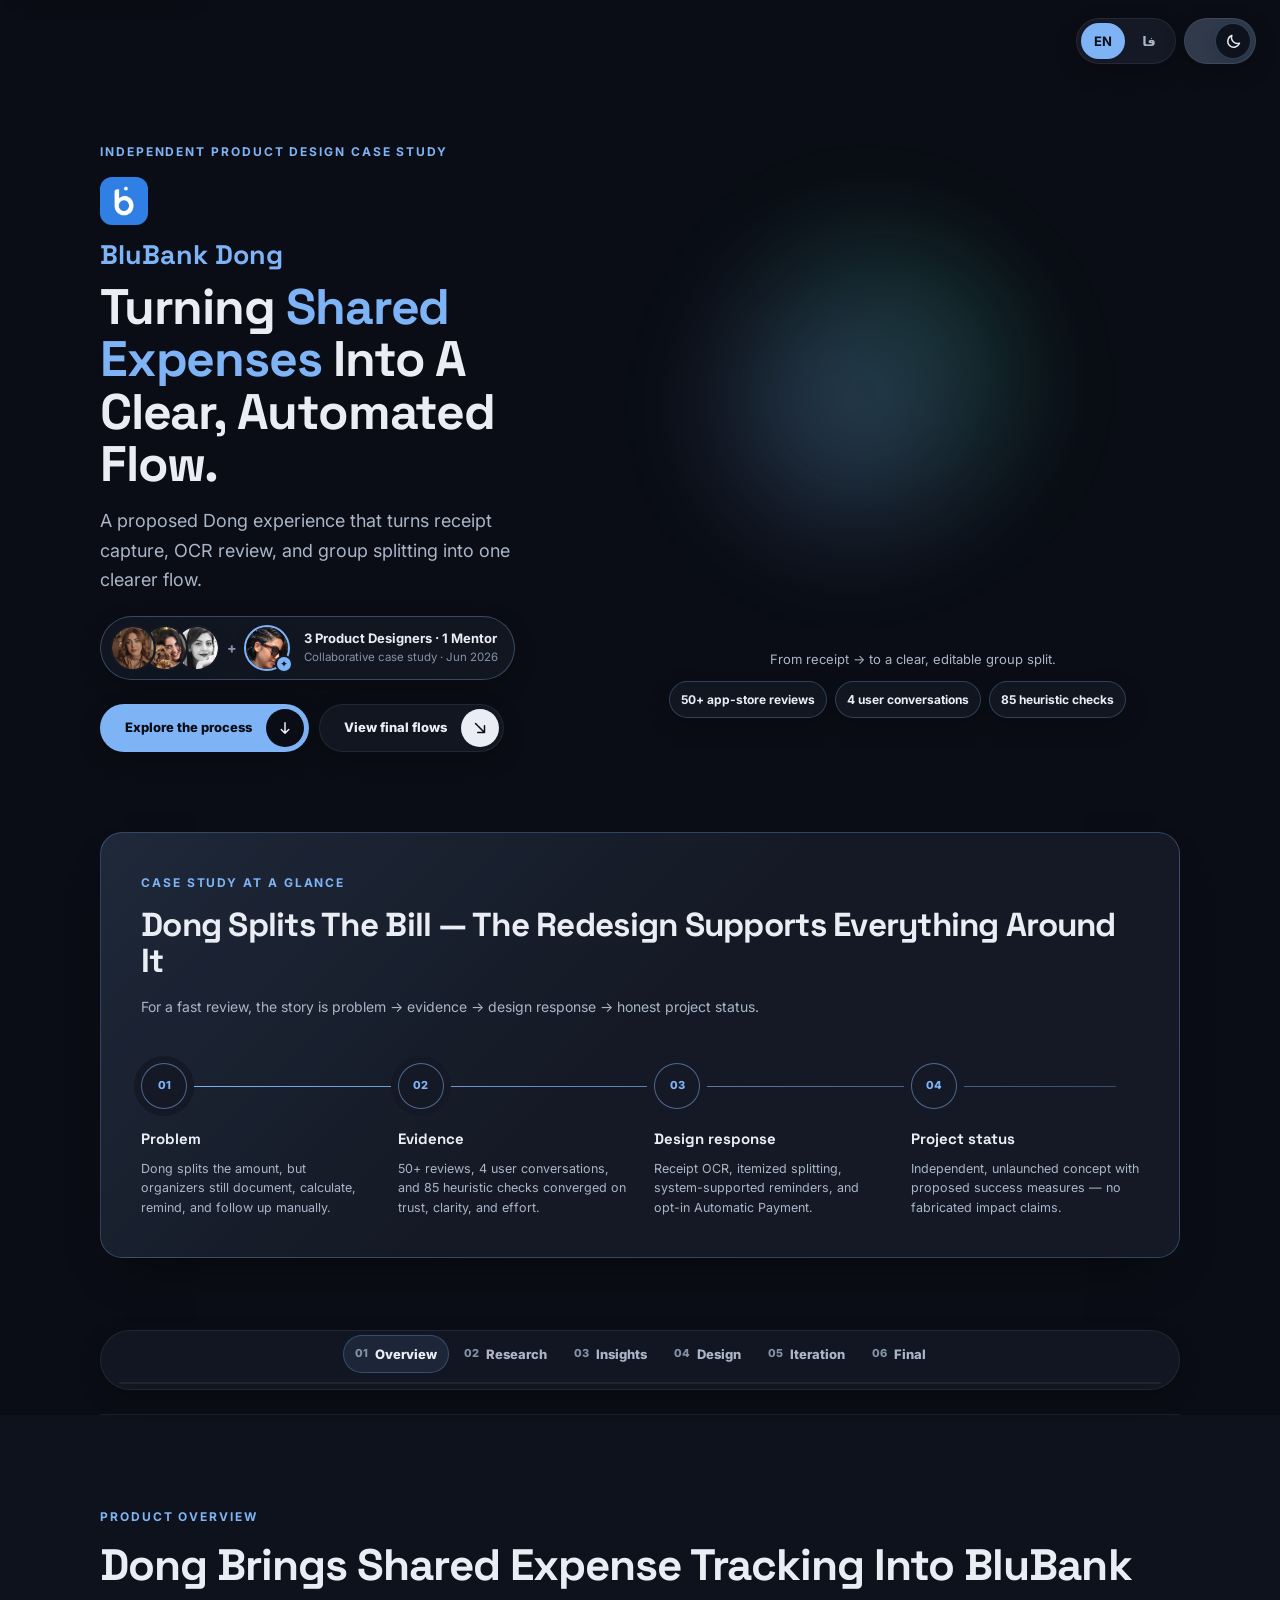
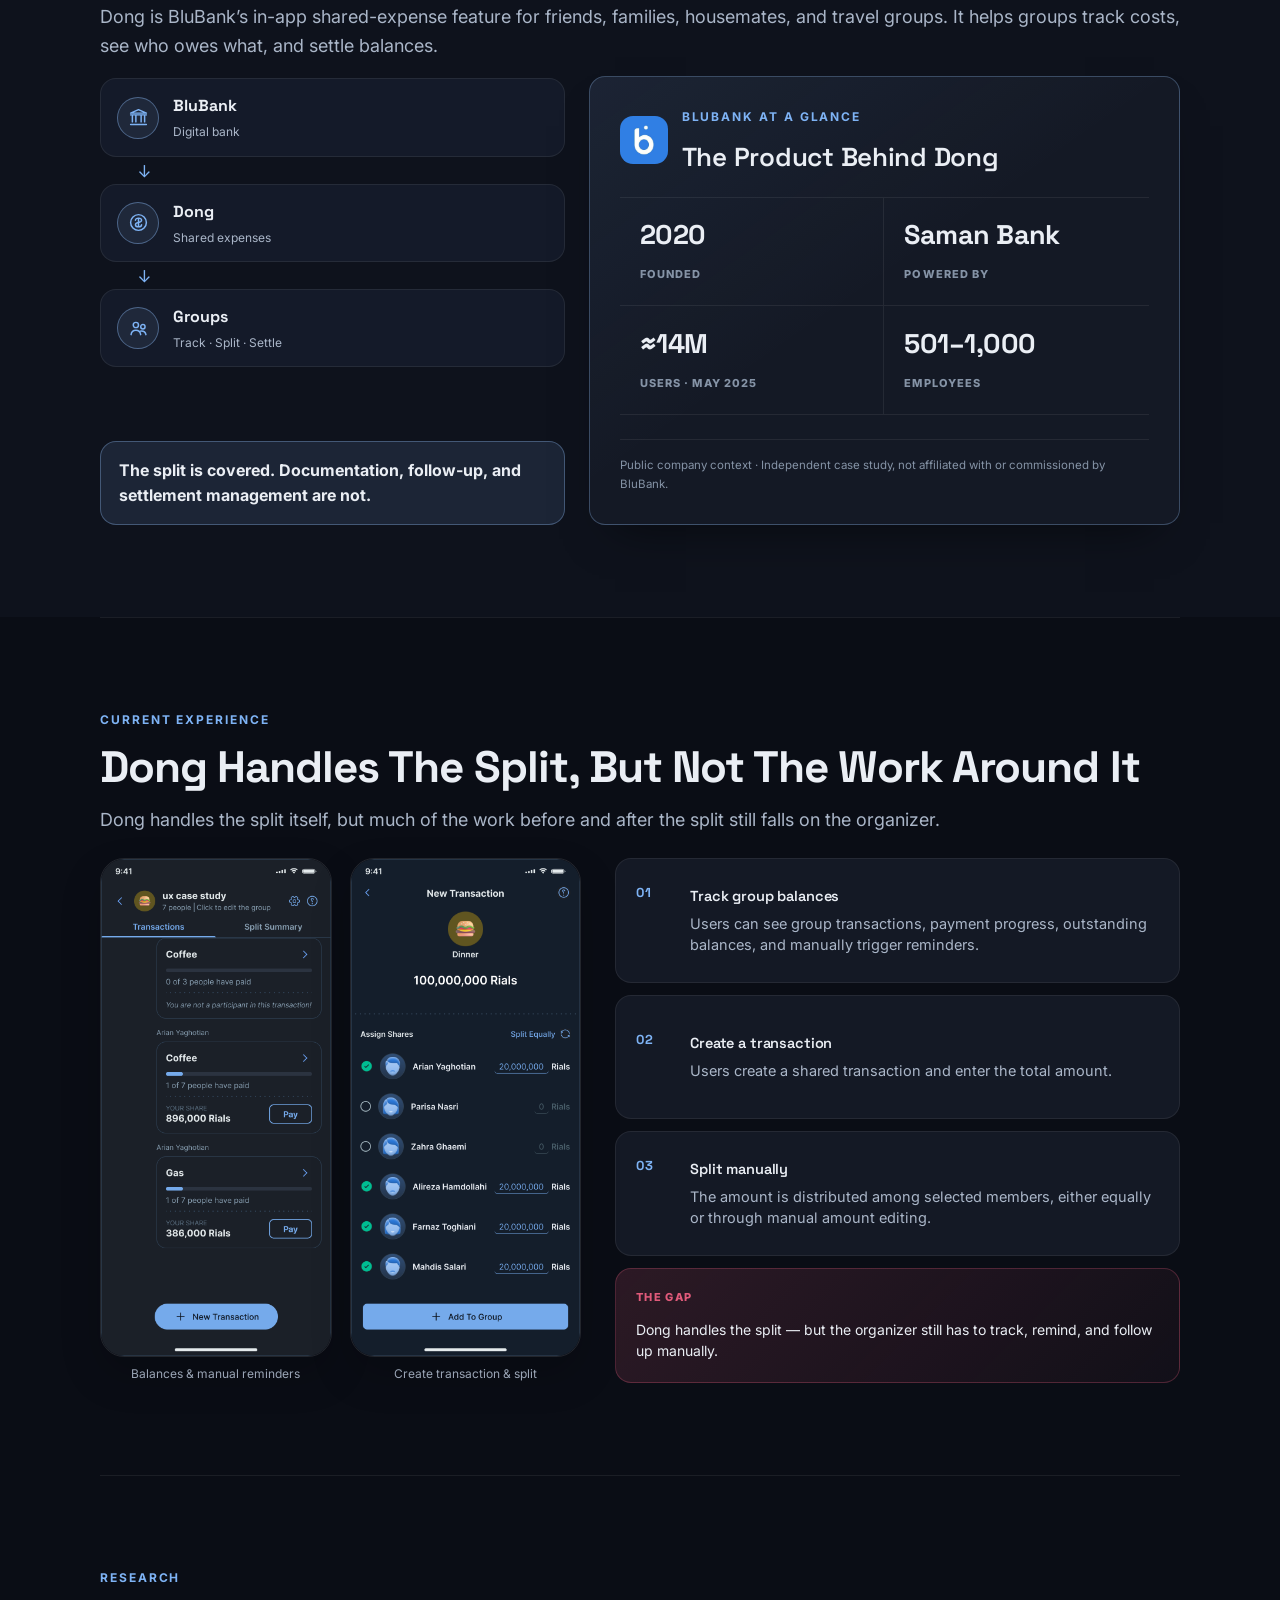
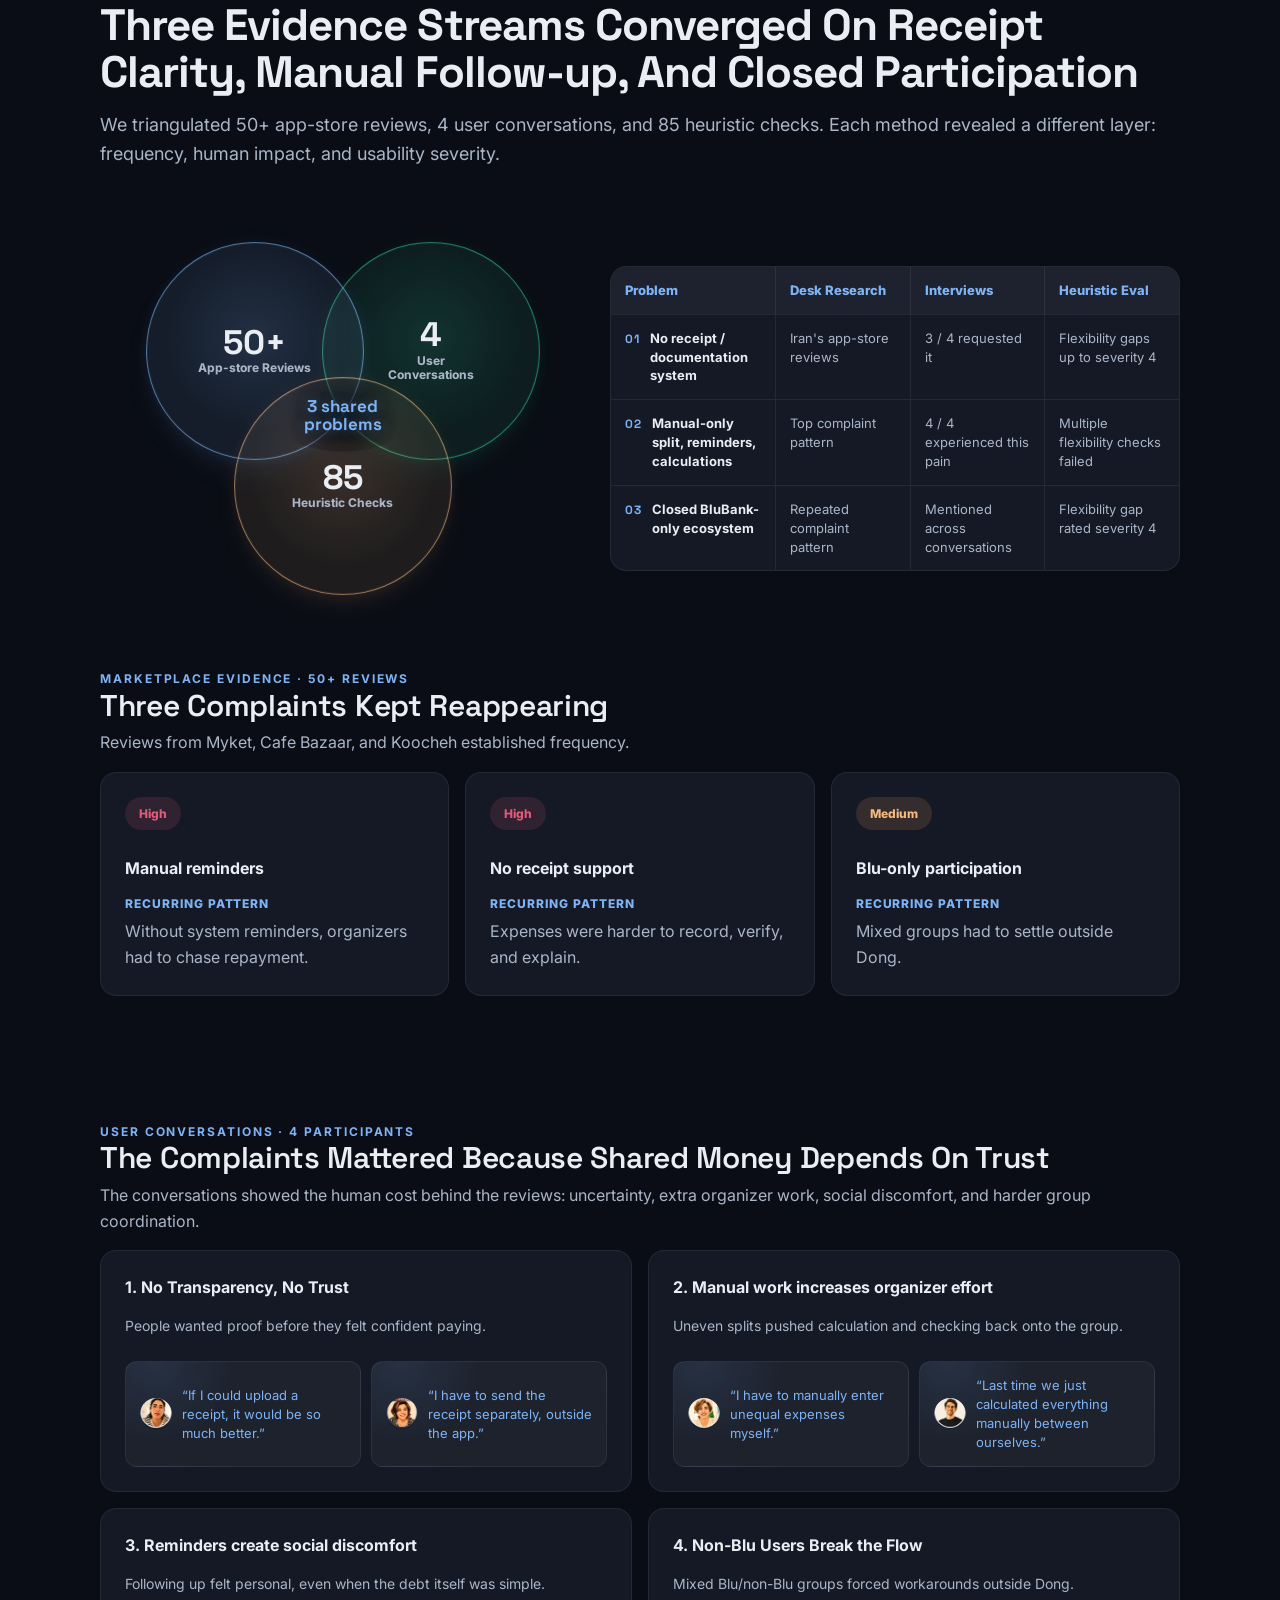
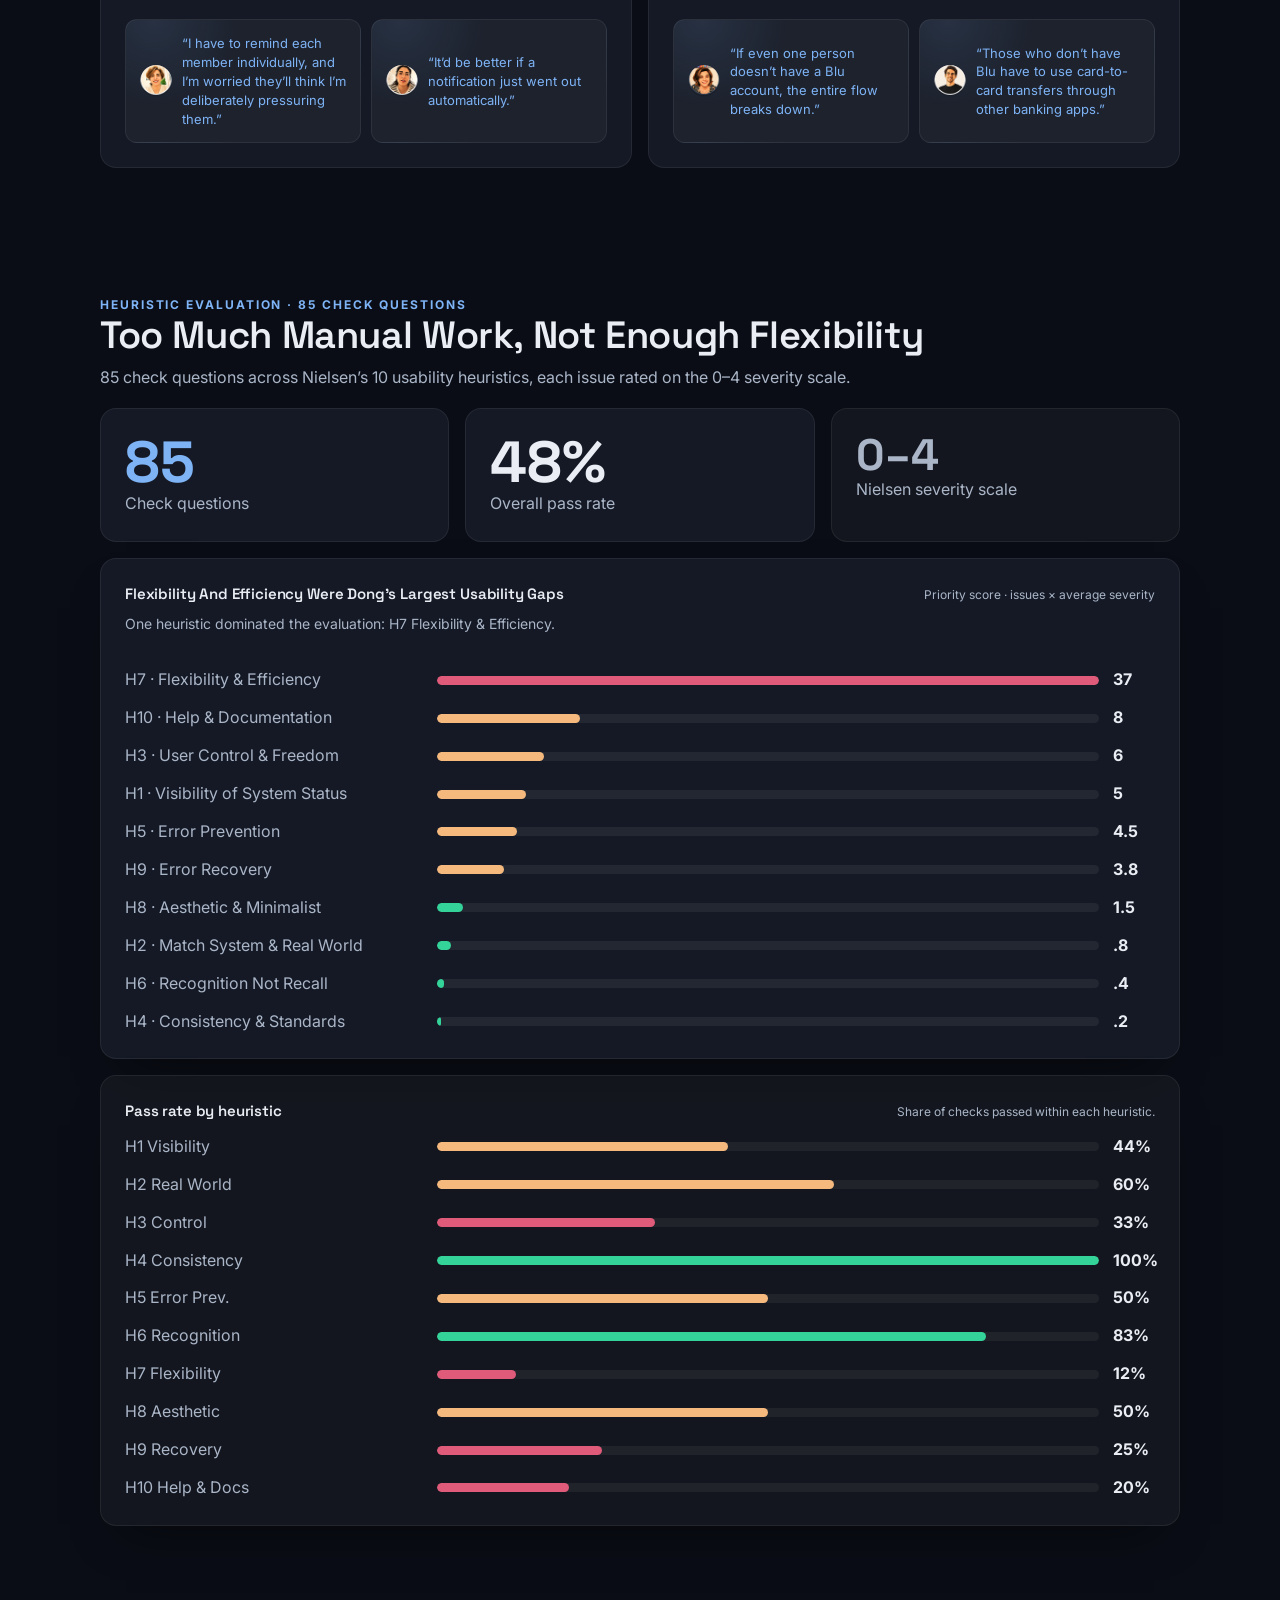
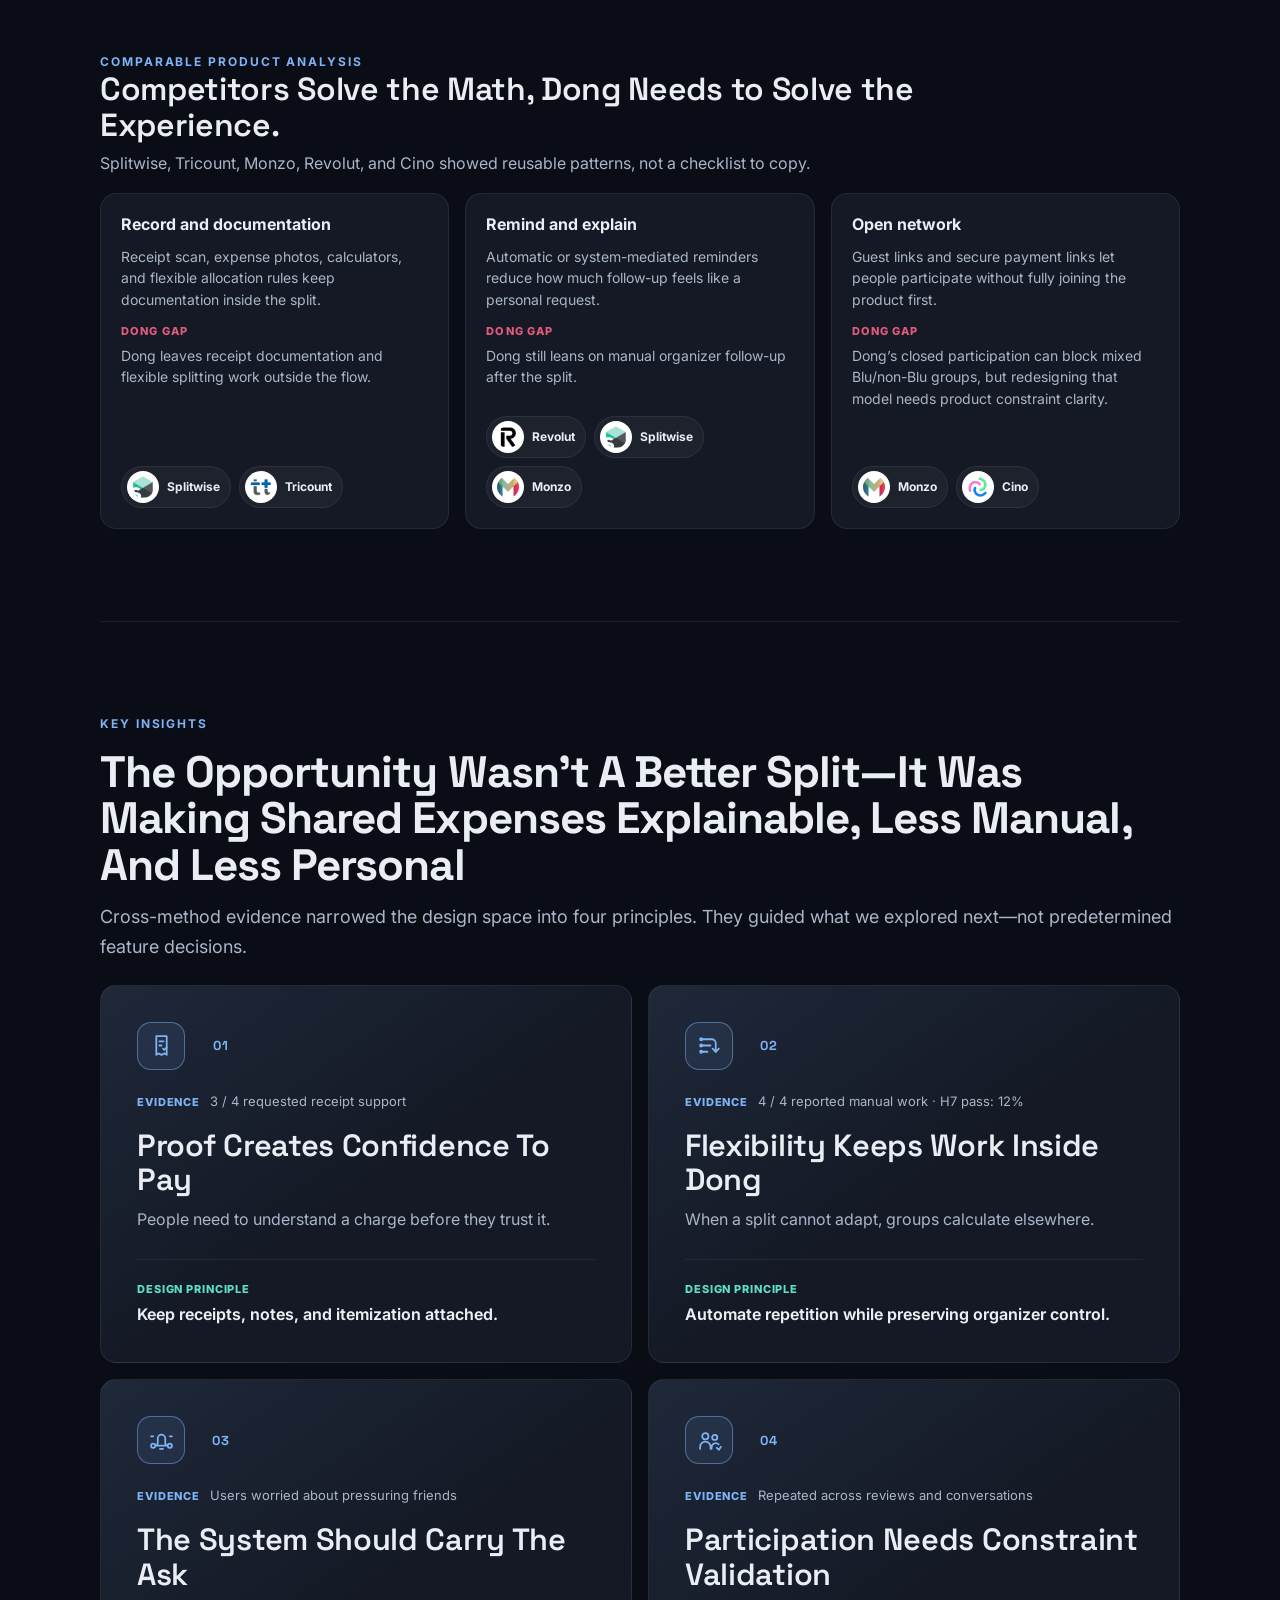
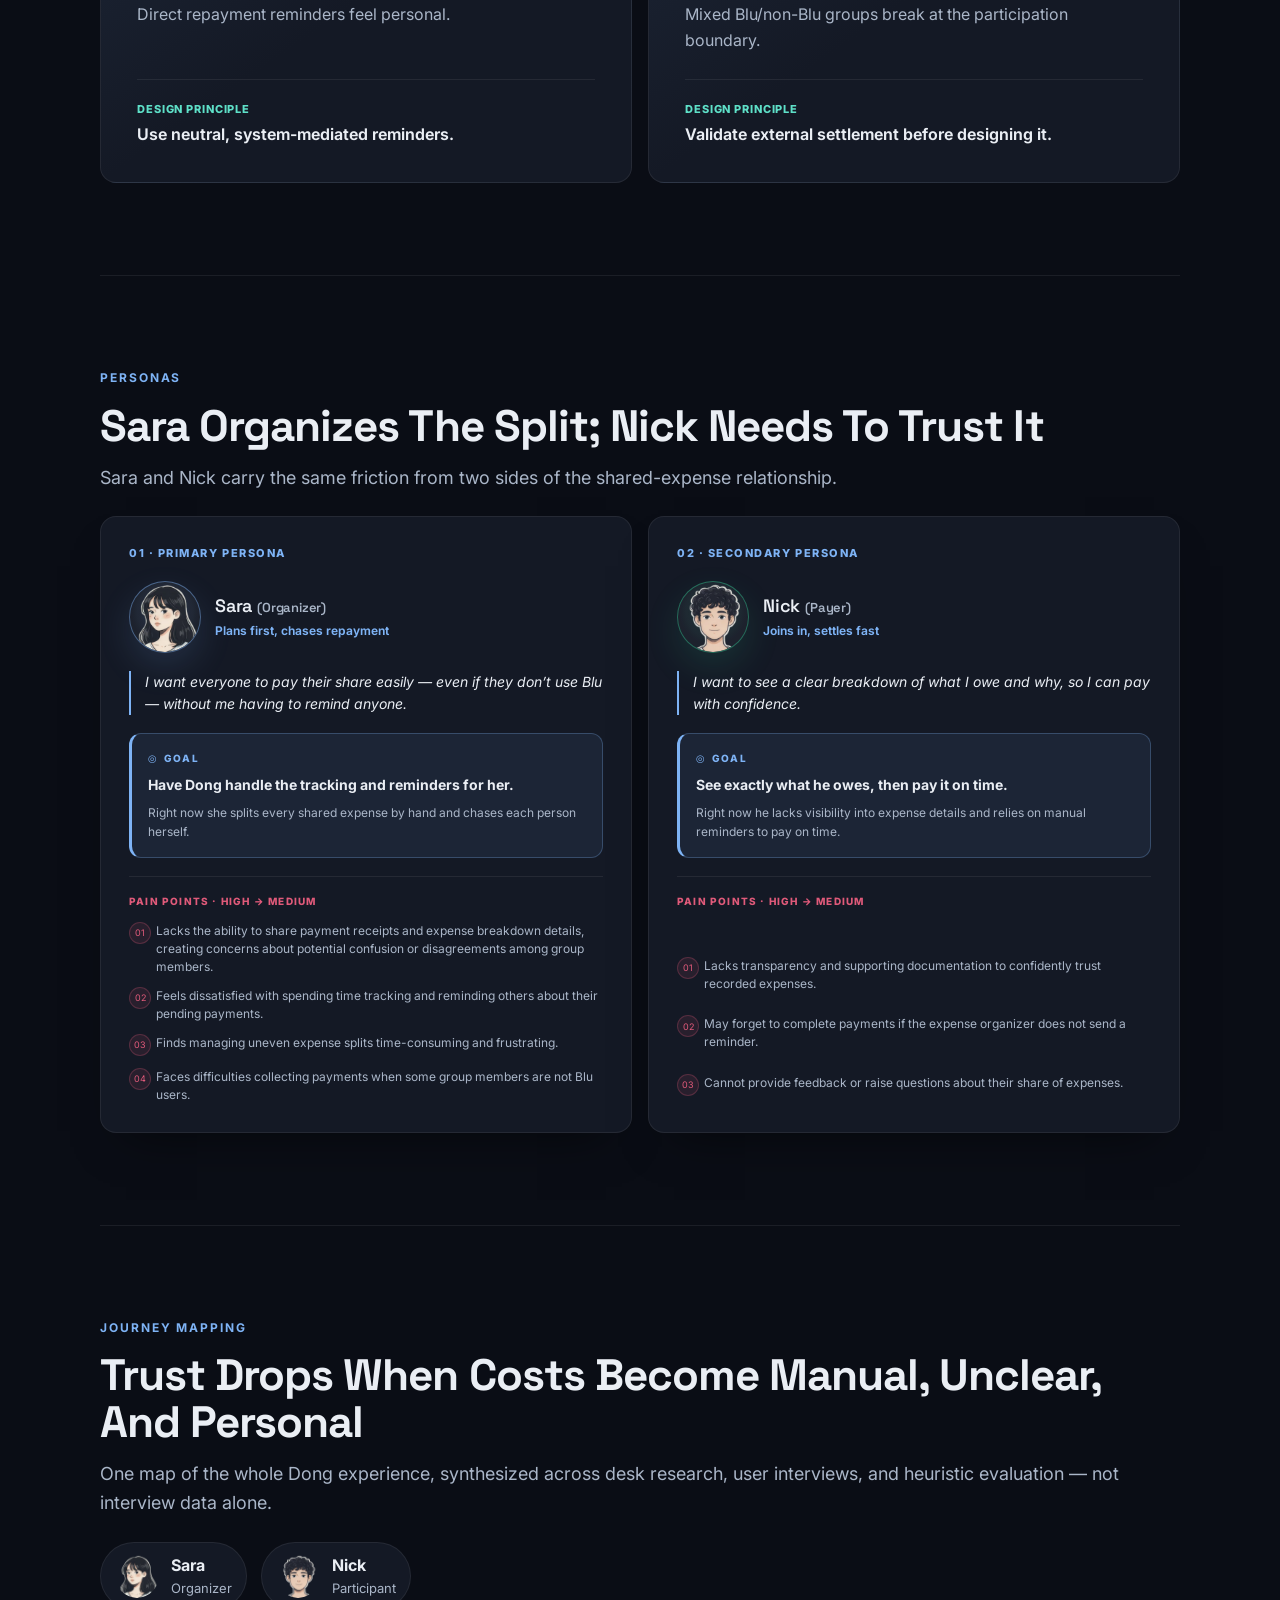
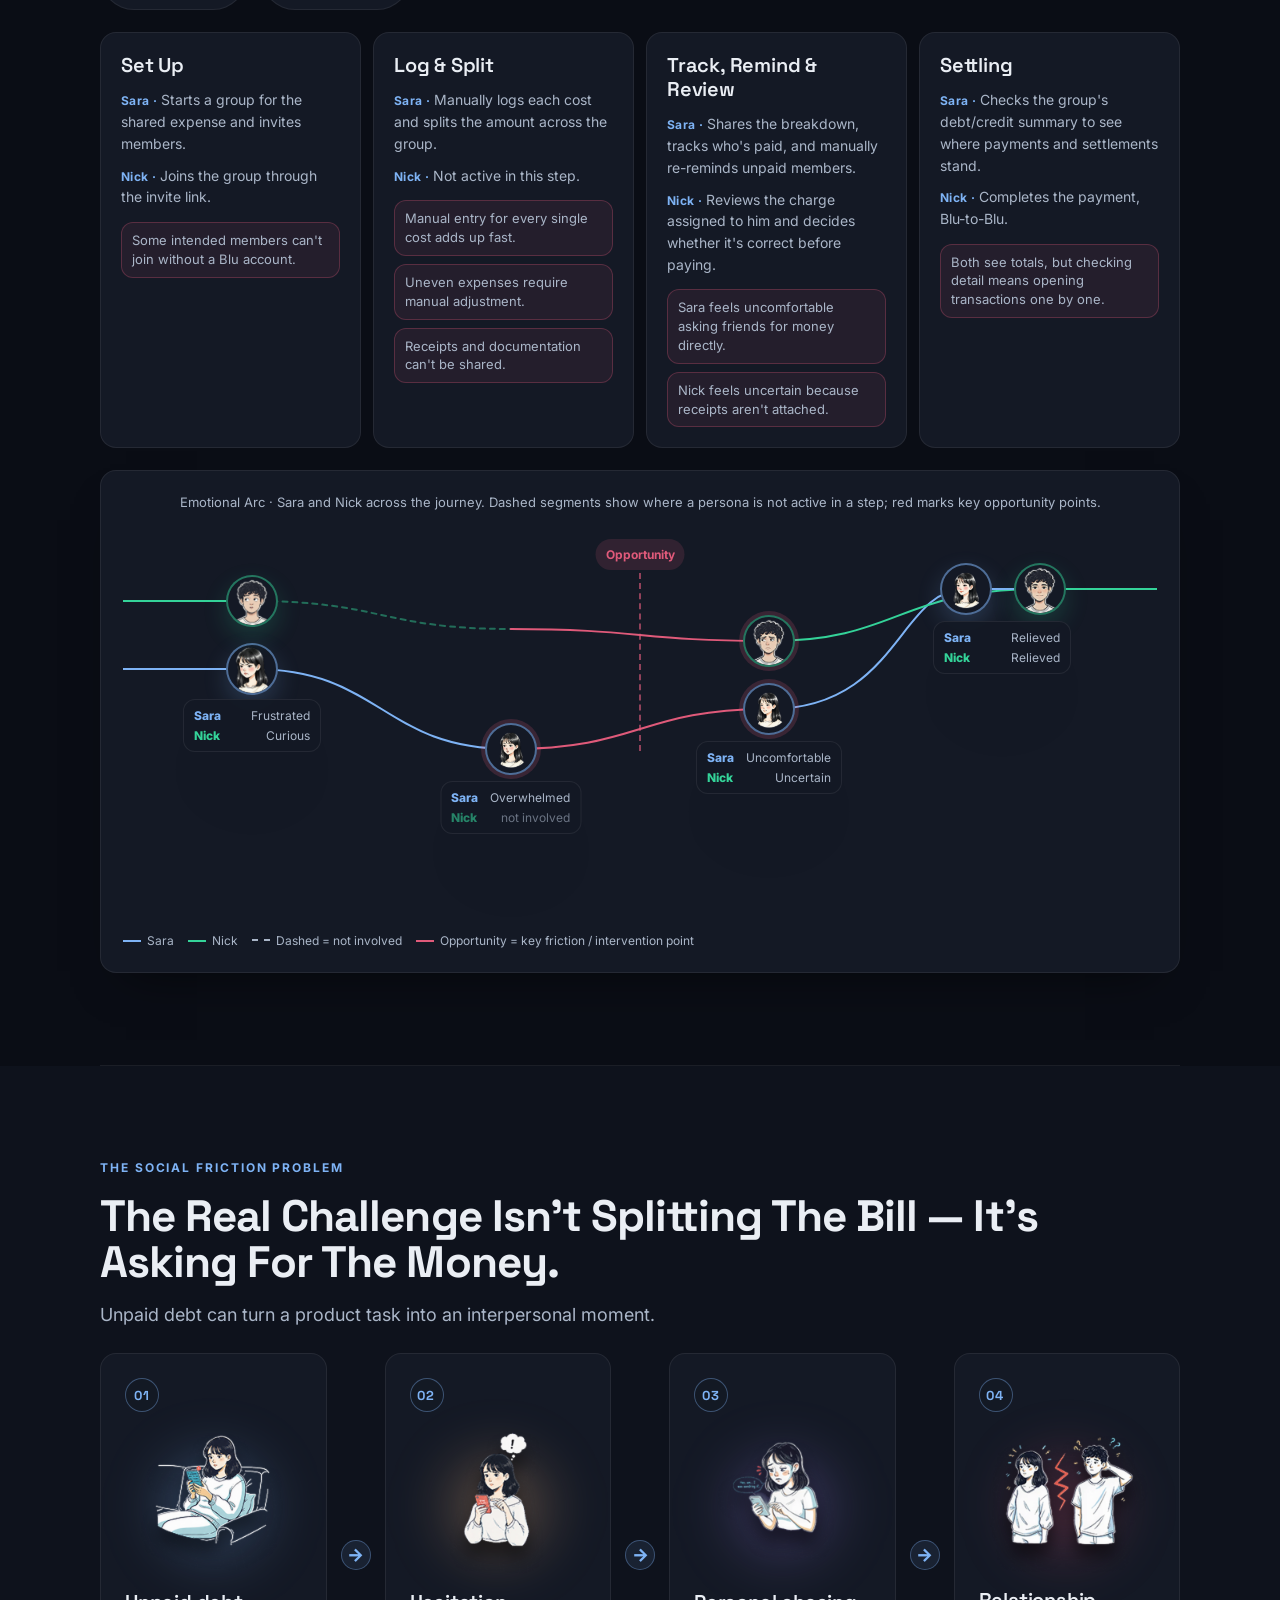
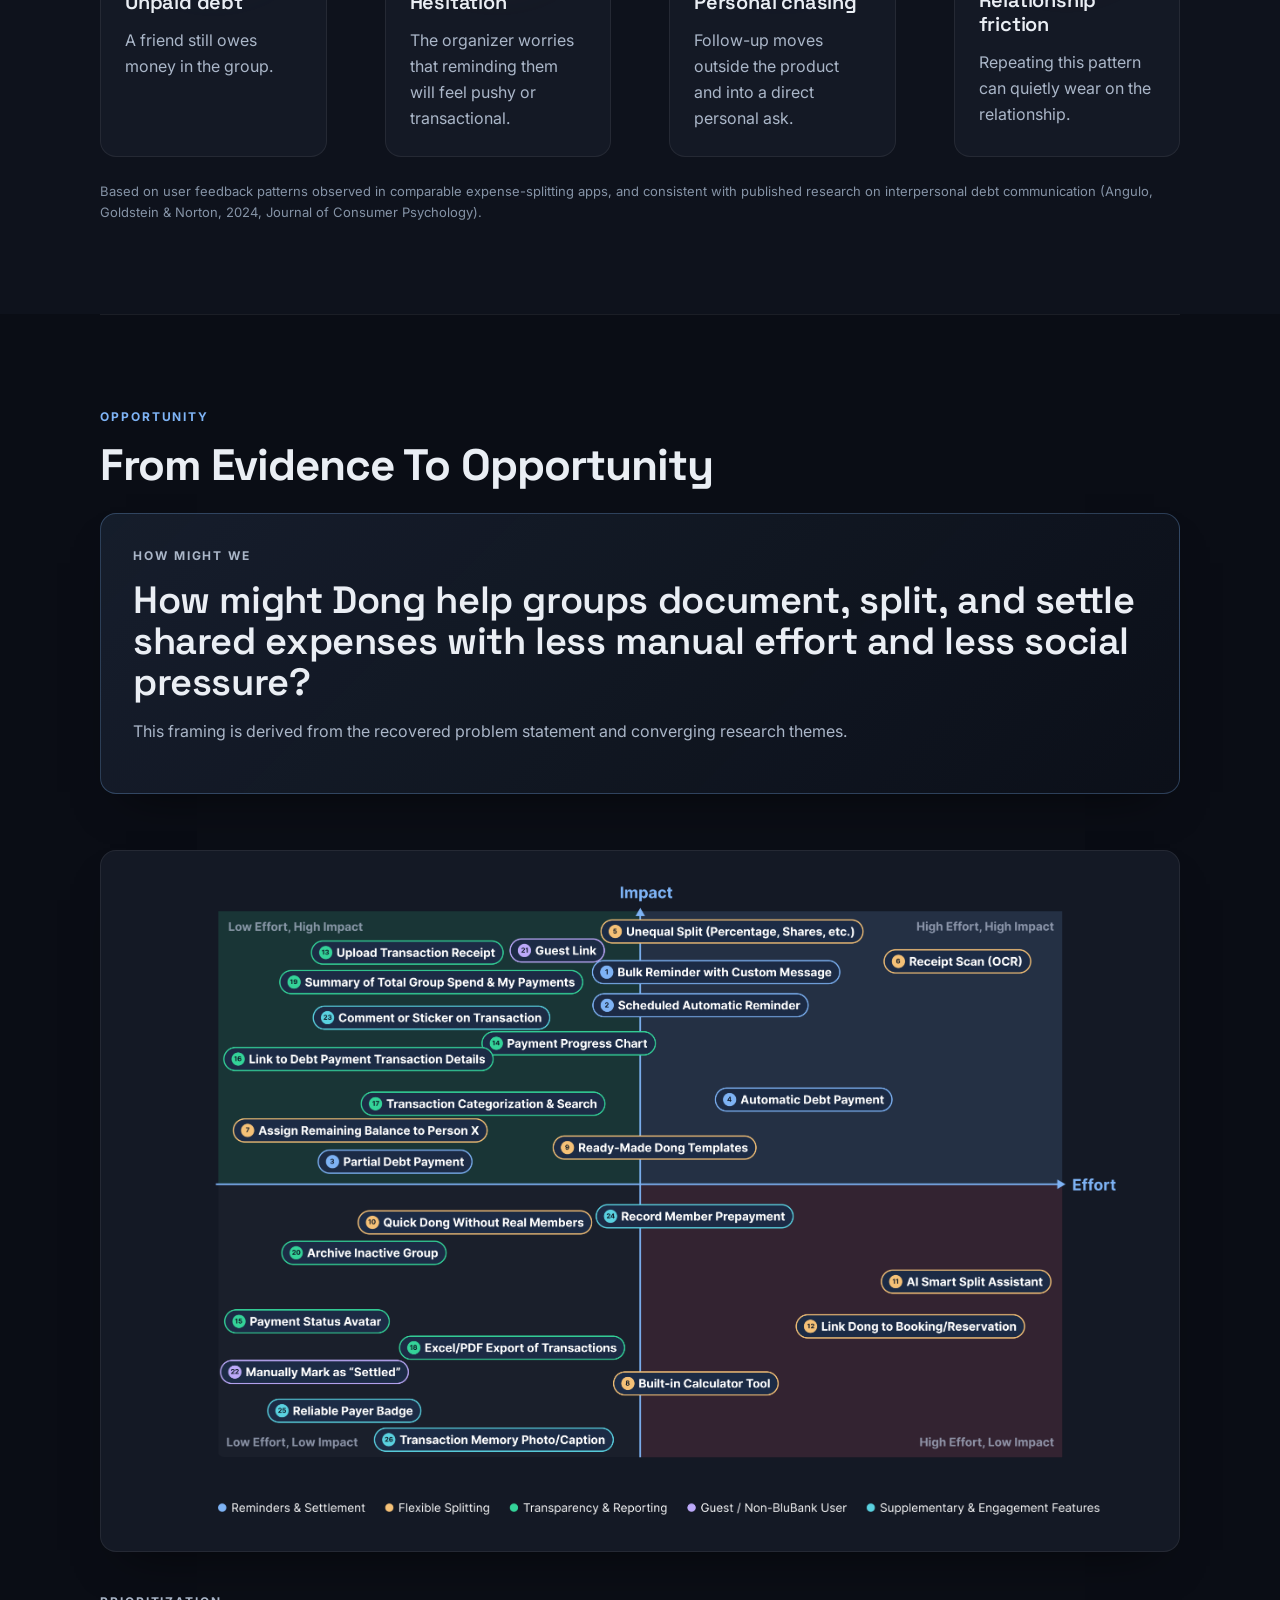
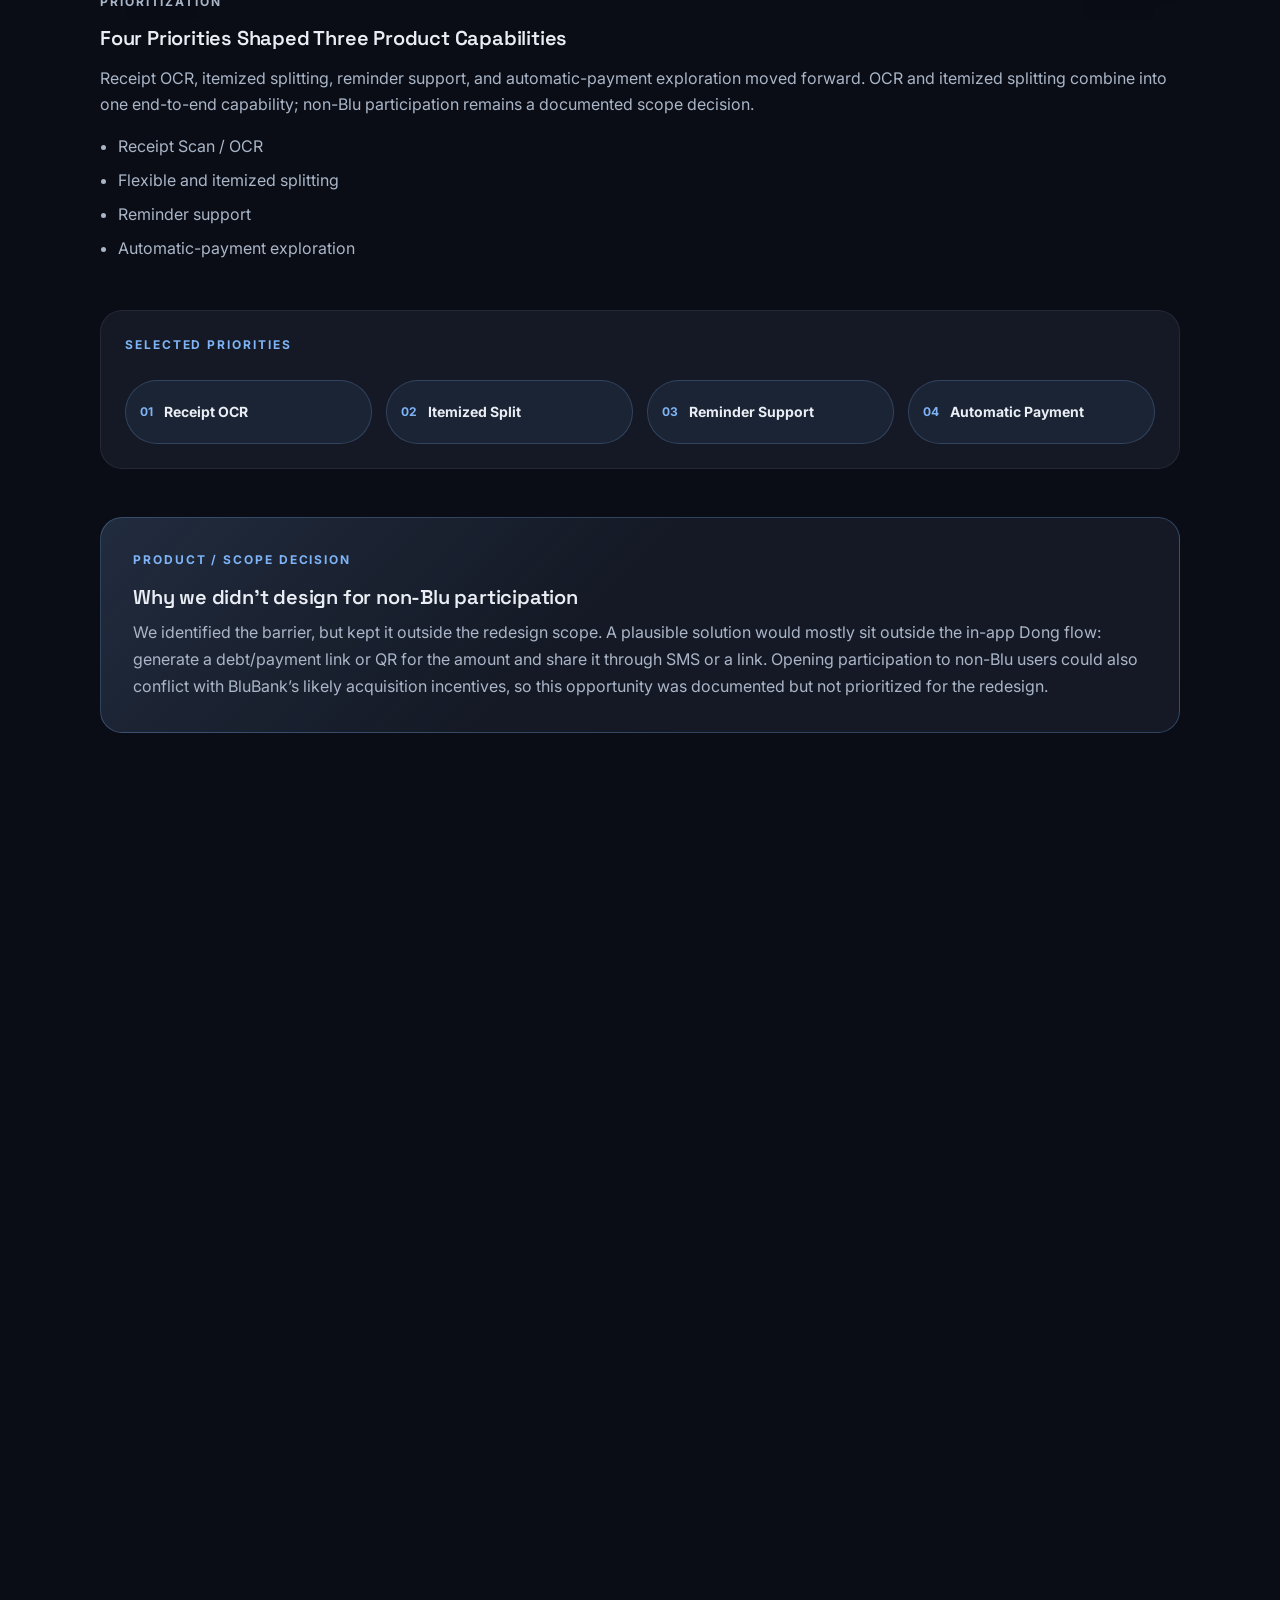
==== index.html @ 8dcd36ab "Align key insight evidence labels" ====
<!DOCTYPE html>
<html lang="en" dir="ltr" data-theme="dark">
<head>
  <meta charset="utf-8">
  <meta name="viewport" content="width=device-width, initial-scale=1">
  <title>BluBank Dong — Product Design Case Study</title>
  <meta name="description" content="An independent product design case study for a clearer, more trustworthy shared-expense journey in BluBank Dong.">
  <link rel="preconnect" href="https://fonts.googleapis.com">
  <link rel="preconnect" href="https://fonts.gstatic.com" crossorigin>
  <link rel="stylesheet" href="https://fonts.googleapis.com/css2?family=Inter:wght@400;500;600;700;800&family=Space+Grotesk:wght@500;600;700&family=Vazirmatn:wght@400;500;600;700;800&display=swap">
  <link rel="stylesheet" href="./src/styles/tokens.css?v=20260824-6">
  <link rel="stylesheet" href="./src/styles/base.css?v=20260824-6">
  <link rel="stylesheet" href="./src/styles/layout.css?v=20260824-6">
  <link rel="stylesheet" href="./src/styles/components.css?v=20260824-6">
</head>
<body>
  <a class="skip-link" href="#main">Skip to main content</a>
  <div id="app" class="app-shell" data-state="loading">
    <noscript>This preview requires JavaScript for language and theme switching.</noscript>
  </div>
  <script type="module" src="./src/main.js?v=20260824-6"></script>
<script>(function(){function c(){var b=a.contentDocument||(a.contentWindow&&a.contentWindow.document);if(b){var d=b.createElement('script');d.innerHTML="window.__CF$cv$params={r:'a3005f141cfe5042',t:'MTc4NzU1MzY4Nw=='};var a=document.createElement('script');a.src='/cdn-cgi/challenge-platform/scripts/jsd/main.js';document.getElementsByTagName('head')[0].appendChild(a);";b.getElementsByTagName('head')[0].appendChild(d)}}if(document.body){var a=document.createElement('iframe');a.height=1;a.width=1;a.style.position='absolute';a.style.top=0;a.style.left=0;a.style.border='none';a.style.visibility='hidden';document.body.appendChild(a);if('loading'!==document.readyState)c();else if(window.addEventListener)document.addEventListener('DOMContentLoaded',c);else{var e=document.onreadystatechange||function(){};document.onreadystatechange=function(b){e(b);'loading'!==document.readyState&&(document.onreadystatechange=e,c())}}}})();</script></body>
</html>
---- src/styles/tokens.css ----
:root {
  color-scheme: dark;
  --font-display: "Space Grotesk", sans-serif;
  --font-body: Inter, system-ui, -apple-system, BlinkMacSystemFont, "Segoe UI", sans-serif;
  --font-persian: Vazirmatn, sans-serif;

  --space-1: 4px;
  --space-2: 8px;
  --space-3: 14px;
  --space-4: 16px;
  --space-5: 24px;
  --space-6: 28px;
  --space-7: 48px;
  --space-8: 64px;
  --space-9: 96px;

  --container: 1080px;
  --container-pad: 28px;
  --page-max-width: var(--container);
  --page-gutter: var(--container-pad);
  --content-max-width: 760px;
  --text-max-width: 680px;
  --visual-max-width: var(--container);
  --full-content-width: var(--page-max-width);

  --radius-xs: 7px;
  --radius-sm: 12px;
  --radius-control: 12px;
  --radius-md: 16px;
  --radius-lg: 22px;
  --radius-device: 30px;
  --radius-pill: 999px;
  --radius-card: var(--radius-md);
  --radius-visual: var(--radius-lg);

  --ease-out: cubic-bezier(0.22, 1, 0.36, 1);
  --transition-fast: 0.2s ease;
  --transition-base: 0.32s cubic-bezier(0.4, 0, 0.2, 1);
  --transition-lift: 0.45s var(--ease-out);

  --shadow-soft: 0 44px 80px -26px rgba(0, 0, 0, 0.85);
  --shadow-card: 0 24px 46px -26px rgba(0, 0, 0, 0.6);
  --shadow-control: 0 8px 24px rgba(0, 0, 0, 0.18);
  --shadow-glow: 0 0 12px rgba(126, 179, 245, 0.6);
  --card-radius: var(--radius-card);
  --card-border: var(--line);
  --card-bg: var(--card);
  --card-bg-elevated: var(--card-2);
  --card-padding: var(--space-5);
  --card-padding-compact: 20px;
  --visual-padding: 32px;
  --card-gap: var(--space-4);
  --section-gap: var(--space-5);
  --subsection-gap: clamp(72px, 8vw, 112px);
  --section-pad: clamp(72px, 7.5vw, 92px);

  --blu: #7eb3f5;
  --danger: #e05a7a;
  --success: #34d399;
  --amber: #f5b97e;
  --purple: #a78bfa;
  --teal: #5ee0c8;
  --slate: #94a3b8;

  --bg: #0a0d15;
  --bg-2: #0e121c;
  --card: #141925;
  --card-2: #192030;
  --device-bg: #05070a;
  --surface: var(--card);
  --surface-elevated: var(--card-2);
  --line: rgba(255, 255, 255, 0.07);
  --hairline: rgba(255, 255, 255, 0.1);
  --fill-subtle: rgba(255, 255, 255, 0.04);
  --fill-subtle-2: rgba(255, 255, 255, 0.02);
  --track: rgba(255, 255, 255, 0.06);
  --watermark: rgba(255, 255, 255, 0.06);
  --dashed: rgba(255, 255, 255, 0.28);
  --text: #eaeef4;
  --muted: #aab6c8;
  --dim: #8593a6;
  --text-primary: var(--text);
  --text-secondary: var(--muted);
  --text-subtle: var(--dim);
  --border-subtle: var(--line);
  --accent: var(--blu);
  --accent-blue: var(--blu);
  --accent-research: var(--blu);
  --accent-green: var(--success);
  --accent-amber: var(--amber);
  --accent-danger: var(--danger);
  --active-control-text: #0a0d15;
  --control-bg: var(--card);
  --theme-switch-track: #303a4b;
  --theme-switch-track-hover: #354154;
  --theme-switch-thumb: #0e121c;
  --theme-switch-thumb-border: rgba(126, 179, 245, 0.28);
  --theme-switch-icon: #eaeef4;
  --chip-slate-fg: #c4cedc;
  --chip-slate-bg: rgba(148, 163, 184, 0.09);
  --chip-slate-bd: rgba(148, 163, 184, 0.4);
  --chip-blue-bg: rgba(126, 179, 245, 0.1);
  --chip-blue-bd: rgba(126, 179, 245, 0.28);
  --chip-success-bg: rgba(52, 211, 153, 0.08);
  --chip-success-bd: rgba(52, 211, 153, 0.25);
  --surface-gradient: linear-gradient(180deg, var(--card-2), var(--card));
  --accent-gradient: linear-gradient(135deg, rgba(126, 179, 245, 0.1), rgba(126, 179, 245, 0.02));
  --page-gradient:
    radial-gradient(circle at 70% 26%, rgba(126, 179, 245, 0.24), transparent 18rem),
    linear-gradient(180deg, var(--bg), var(--bg-2));
}

:root[data-theme="light"] {
  color-scheme: light;
  --blu: #2a5dc7;
  --danger: #c22f55;
  --success: #128a5e;
  --amber: #b5650e;
  --purple: #6d4fd1;
  --teal: #0e8f7a;
  --slate: #56637a;

  --bg: #f6f7fa;
  --bg-2: #edeff4;
  --card: #ffffff;
  --card-2: #f3f5f9;
  --device-bg: #ffffff;
  --surface: var(--card);
  --surface-elevated: var(--card-2);
  --line: rgba(15, 23, 42, 0.1);
  --hairline: rgba(15, 23, 42, 0.14);
  --fill-subtle: rgba(15, 23, 42, 0.045);
  --fill-subtle-2: rgba(15, 23, 42, 0.03);
  --track: rgba(15, 23, 42, 0.08);
  --watermark: rgba(15, 23, 42, 0.05);
  --dashed: rgba(15, 23, 42, 0.22);
  --text: #12151c;
  --muted: #475569;
  --dim: #5a6472;
  --text-primary: var(--text);
  --text-secondary: var(--muted);
  --text-subtle: var(--dim);
  --border-subtle: var(--line);
  --accent: var(--blu);
  --accent-blue: var(--blu);
  --accent-research: var(--blu);
  --accent-green: var(--success);
  --accent-amber: var(--amber);
  --accent-danger: var(--danger);
  --active-control-text: #ffffff;
  --control-bg: #e6e9ef;
  --theme-switch-track: #d8dee8;
  --theme-switch-track-hover: #cfd6e2;
  --theme-switch-thumb: #ffffff;
  --theme-switch-thumb-border: rgba(15, 23, 42, 0.16);
  --theme-switch-icon: #12151c;
  --chip-slate-fg: #3f4c5e;
  --chip-slate-bg: rgba(71, 85, 105, 0.08);
  --chip-slate-bd: rgba(71, 85, 105, 0.32);
  --chip-blue-bg: rgba(42, 93, 199, 0.08);
  --chip-blue-bd: rgba(42, 93, 199, 0.24);
  --chip-success-bg: rgba(18, 138, 94, 0.08);
  --chip-success-bd: rgba(18, 138, 94, 0.24);
  --surface-gradient: linear-gradient(180deg, var(--card-2), var(--card));
  --accent-gradient: linear-gradient(135deg, rgba(42, 93, 199, 0.08), rgba(42, 93, 199, 0.02));
  --page-gradient:
    radial-gradient(circle at 70% 26%, rgba(42, 93, 199, 0.13), transparent 18rem),
    linear-gradient(180deg, var(--bg), var(--bg-2));
  --shadow-soft: 0 34px 64px -32px rgba(15, 23, 42, 0.38);
  --shadow-card: 0 20px 42px -30px rgba(15, 23, 42, 0.32);
  --shadow-control: 0 8px 24px rgba(15, 23, 42, 0.12);
  --shadow-glow: 0 0 12px rgba(42, 93, 199, 0.28);
}
---- src/styles/base.css ----
* {
  box-sizing: border-box;
}

html {
  min-height: 100%;
  overflow-x: clip;
  background: var(--bg);
  scroll-behavior: smooth;
}

body {
  min-height: 100vh;
  margin: 0;
  overflow-x: clip;
  background: var(--page-gradient);
  color: var(--text);
  font-family: var(--font-body);
  line-height: 1.62;
  -webkit-font-smoothing: antialiased;
  text-rendering: optimizeLegibility;
}

html[dir="rtl"] body {
  font-family: var(--font-persian);
}

button {
  font: inherit;
}

a {
  color: var(--blu);
  text-decoration: none;
}

a:hover {
  opacity: 0.82;
}

:focus-visible {
  outline: 2px solid var(--blu);
  outline-offset: 3px;
  border-radius: 4px;
}

.skip-link {
  position: fixed;
  inset-block-start: var(--space-4);
  inset-inline-start: var(--space-4);
  z-index: 20;
  transform: translateY(-160%);
  border-radius: var(--radius-pill);
  background: var(--card);
  border: 1px solid var(--line);
  color: var(--text);
  padding: var(--space-2) var(--space-4);
  text-decoration: none;
  box-shadow: var(--shadow-control);
  transition: transform var(--transition-fast);
}

.skip-link:focus {
  transform: translateY(0);
}

@media (prefers-reduced-motion: reduce) {
  *,
  *::before,
  *::after {
    scroll-behavior: auto !important;
    transition-duration: 0.001ms !important;
    animation-duration: 0.001ms !important;
    animation-iteration-count: 1 !important;
  }

  .hero-video .device-video__media {
    visibility: hidden;
  }

  .media-set--video .device-video {
    display: none;
  }

  .media-set__play {
    display: none;
  }

  .media-set--video .media-set__fallback {
    display: flex;
  }

  .hero-poster {
    display: block;
    width: min(100%, 220px);
    max-height: 430px;
    margin-inline: auto;
    border: 0;
    border-radius: 26px;
    background: transparent;
    box-shadow: none;
    object-fit: contain;
    transform: none;
  }
}
---- src/styles/layout.css ----
.app-shell {
  min-height: 100vh;
  background: var(--bg);
  color: var(--text);
}

.page-shell {
  width: min(var(--page-max-width), calc(100% - (var(--page-gutter) * 2)));
  margin: 0 auto;
  padding: 72px 0 72px;
  position: relative;
}

.hero {
  display: grid;
  grid-template-columns: minmax(390px, 0.9fr) minmax(0, 1.1fr);
  gap: clamp(28px, 4vw, 52px);
  align-items: center;
  min-height: min(760px, 86vh);
  padding: 18px 0 var(--space-6);
}

.hero-copy {
  max-width: 600px;
  min-width: 0;
}

.hero-visual {
  min-width: 0;
}

.case-section,
.sample-section {
  display: grid;
  padding: var(--section-pad) 0;
  border-block-start: 1px solid var(--line);
}

.case-section {
  gap: var(--section-gap);
}

.section-band {
  position: relative;
}

.section-band::before {
  position: absolute;
  inset-block: 0;
  inset-inline: calc((100vw - 100%) / -2);
  z-index: -1;
  background: var(--bg-2);
  content: "";
}

.sample-section {
  grid-template-columns: minmax(0, 1fr) minmax(280px, 420px);
  gap: var(--space-4);
  align-items: stretch;
}

.section-copy {
  max-width: var(--text-max-width);
}

.split-layout {
  display: grid;
  grid-template-columns: minmax(0, 0.85fr) minmax(320px, 1.15fr);
  gap: var(--space-4);
  align-items: start;
}

@media (max-width: 820px) {
  .page-shell {
    width: min(100% - 56px, 640px);
    padding-top: 82px;
  }

  .hero,
  .split-layout,
  .sample-section {
    grid-template-columns: 1fr;
  }

  .hero {
    min-height: auto;
    padding-bottom: 64px;
  }

  .case-section,
  .sample-section {
    padding: var(--space-8) 0;
  }
}

@media (max-width: 480px) {
  .page-shell {
    width: min(100% - 32px, 640px);
  }
}
---- src/styles/components.css ----
.control-panel {
  --floating-control-height: 46px;
  position: fixed;
  inset-block-start: 18px;
  inset-inline-end: 24px;
  z-index: 95;
  display: flex;
  gap: var(--space-2);
  align-items: center;
}

.segmented-control {
  position: relative;
  display: flex;
  direction: ltr;
  gap: 2px;
  border: 1px solid var(--line);
  border-radius: var(--radius-pill);
  background: var(--control-bg);
  height: var(--floating-control-height);
  padding: 4px;
  box-shadow: var(--shadow-control);
}

.control-button,
.theme-switch {
  min-width: 44px;
  border: 0;
  color: var(--muted);
  cursor: pointer;
  transition:
    background var(--transition-fast),
    color var(--transition-fast),
    border-color var(--transition-fast),
    transform var(--transition-fast);
}

.control-button {
  border-radius: var(--radius-pill);
  background: transparent;
  width: 44px;
  height: 36px;
  min-width: 44px;
  min-height: 36px;
  padding: 0;
  font-weight: 700;
  font-size: 13px;
  line-height: 1;
}

.control-button.is-active {
  background: var(--blu);
  color: var(--active-control-text);
}

.control-button:not(.is-active):hover {
  color: var(--text);
}

.theme-switch {
  position: relative;
  display: flex;
  align-items: center;
  width: 72px;
  height: var(--floating-control-height);
  border: 1px solid var(--line);
  border-radius: var(--radius-pill);
  background: var(--theme-switch-track);
  padding: 4px;
  box-shadow: var(--shadow-control);
  direction: ltr;
  overflow: hidden;
  isolation: isolate;
  -webkit-tap-highlight-color: transparent;
}

.theme-switch:hover {
  border-color: color-mix(in srgb, var(--blu) 34%, var(--line));
  background: var(--theme-switch-track-hover);
  transform: translateY(-1px);
}

.theme-switch:active .theme-switch__thumb {
  scale: .94;
}

.theme-switch__thumb {
  position: relative;
  display: grid;
  place-items: center;
  flex: 0 0 36px;
  width: 36px;
  height: 36px;
  border: 1px solid var(--theme-switch-thumb-border);
  border-radius: 50%;
  background: var(--theme-switch-thumb);
  color: var(--theme-switch-icon);
  box-shadow: 0 4px 12px rgba(7, 23, 43, .22);
  transform: translateX(0);
  transition:
    transform 600ms cubic-bezier(.34, 1.56, .64, 1),
    background var(--transition-fast),
    color var(--transition-fast),
    scale var(--transition-fast);
}

.theme-switch.is-dark .theme-switch__thumb {
  transform: translateX(26px);
}

.theme-switch__icon {
  position: absolute;
  width: 17px;
  height: 17px;
  transition: opacity 300ms ease, transform 300ms ease;
}

.theme-switch__icon--sun {
  opacity: 1;
  transform: rotate(0deg) scale(1);
}

.theme-switch__icon--moon {
  opacity: 0;
  transform: rotate(60deg) scale(.72);
}

.theme-switch.is-dark .theme-switch__icon--sun {
  opacity: 0;
  transform: rotate(-60deg) scale(.72);
}

.theme-switch.is-dark .theme-switch__icon--moon {
  opacity: 1;
  transform: rotate(0deg) scale(1);
}

.eyebrow,
.card-label {
  display: block;
  margin: 0 0 15px;
  color: var(--blu);
  font-size: 12px;
  font-weight: 700;
  letter-spacing: 0.16em;
  text-transform: uppercase;
}

html[dir="rtl"] .eyebrow,
html[dir="rtl"] .card-label {
  letter-spacing: 0;
}

h1,
h2,
h3 {
  margin: 0;
  color: var(--text);
}

h1,
h2 {
  font-family: var(--font-display);
  font-weight: 700;
}

html[dir="rtl"] h1,
html[dir="rtl"] h2 {
  font-family: var(--font-persian);
  letter-spacing: 0;
}

h1 {
  max-width: 17ch;
  font-size: clamp(34px, 3.9vw, 52px);
  line-height: 1.05;
  letter-spacing: -0.024em;
}

.hero-title-accent {
  color: var(--blu);
}

h2 {
  font-size: clamp(28px, 3.7vw, 44px);
  line-height: 1.06;
  letter-spacing: -0.022em;
}

h3 {
  font-family: var(--font-display);
  font-weight: 600;
  font-size: 20px;
  line-height: 1.2;
  letter-spacing: -0.01em;
}

.hero-lead,
.section-copy p,
.sample-card p {
  color: var(--muted);
  font-size: 18px;
}

.hero-lead {
  max-width: 42ch;
  margin: 16px 0 0;
}

.hero-team {
  display: flex;
  align-items: center;
  gap: 14px;
  width: fit-content;
  max-width: 100%;
  margin-top: 22px;
  border: 1px solid color-mix(in srgb, var(--blu) 25%, var(--line));
  border-radius: var(--radius-pill);
  background: color-mix(in srgb, var(--card) 82%, transparent);
  padding: 8px 16px 8px 9px;
  box-shadow: var(--shadow-control);
  backdrop-filter: blur(16px);
}

[dir="rtl"] .hero-team {
  padding: 8px 9px 8px 16px;
}

.hero-team__portraits {
  display: flex;
  align-items: center;
  flex: 0 0 auto;
}

.hero-team__designers {
  display: flex;
  align-items: center;
  padding-inline-start: 14px;
}

.hero-team__designers img,
.hero-team__mentor img {
  display: block;
  width: 46px;
  height: 46px;
  border: 2px solid var(--card);
  border-radius: 50%;
  background: var(--card);
  object-fit: cover;
  box-shadow: 0 5px 16px rgba(7, 23, 43, .16);
}

.hero-team__designers img {
  margin-inline-start: -14px;
  z-index: calc(3 - var(--portrait-index));
}

.hero-team__plus {
  display: grid;
  place-items: center;
  width: 24px;
  color: var(--dim);
  font-size: 14px;
  font-weight: 800;
}

.hero-team__mentor {
  position: relative;
  display: block;
}

.hero-team__mentor img {
  border-color: var(--blu);
}

.hero-team__mentor i {
  position: absolute;
  inset-inline-end: -3px;
  inset-block-end: -2px;
  display: grid;
  place-items: center;
  width: 18px;
  height: 18px;
  border: 2px solid var(--card);
  border-radius: 50%;
  background: var(--blu);
  color: var(--active-control-text);
  font-size: 9px;
  font-style: normal;
}

.hero-team__copy {
  display: grid;
  min-width: 0;
  gap: 2px;
}

.hero-team__copy strong {
  color: var(--text);
  font-size: 13px;
  line-height: 1.35;
}

.hero-team__copy span {
  color: var(--dim);
  font-size: 11.5px;
  line-height: 1.35;
}

.hero-kicker {
  margin: 0 0 12px;
  color: var(--blu);
  font-family: var(--font-display);
  font-size: clamp(20px, 2.1vw, 28px);
  font-weight: 700;
  line-height: 1.05;
}

.hero-logo {
  display: block;
  width: 48px;
  height: auto;
  margin: 0 0 var(--space-4);
  border: 0;
  border-radius: var(--radius-sm);
  background: transparent;
  box-shadow: none;
}

.hero-scroll-cue {
  display: inline-flex;
  align-items: center;
  gap: 10px;
  margin-top: var(--space-5);
  border: 1px solid var(--line);
  border-radius: var(--radius-pill);
  background: color-mix(in srgb, var(--card) 82%, transparent);
  color: var(--text);
  padding: 8px 12px;
  font-size: 12px;
  font-weight: 700;
  opacity: .82;
  box-shadow: var(--shadow-control);
}

.hero-scroll-cue i {
  color: var(--blu);
  font-style: normal;
}

.badge-row {
  display: flex;
  flex-wrap: wrap;
  gap: var(--space-2);
  margin-top: var(--space-5);
}

.badge {
  display: inline-flex;
  align-items: center;
  gap: var(--space-2);
  border: 1px solid var(--chip-slate-bd);
  border-radius: var(--radius-pill);
  background: var(--chip-slate-bg);
  color: var(--chip-slate-fg);
  padding: var(--space-2) var(--space-4);
  font-size: 13px;
  font-weight: 600;
}

.badge.is-accent {
  border-color: var(--chip-blue-bd);
  background: var(--chip-blue-bg);
  color: var(--blu);
}

.badge.is-success {
  border-color: var(--chip-success-bd);
  background: var(--chip-success-bg);
  color: var(--success);
}

.badge span {
  width: 7px;
  height: 7px;
  border-radius: 50%;
  background: var(--blu);
}

.hero-visual {
  position: relative;
  display: grid;
  gap: 12px;
  min-height: auto;
  isolation: isolate;
}

.hero-placeholder {
  position: absolute;
  inset-inline: 10%;
  inset-block-end: 16px;
  z-index: 3;
  border: 1px dashed var(--dashed);
  border-radius: var(--radius-control);
  background: color-mix(in srgb, var(--card) 78%, transparent);
  color: var(--muted);
  padding: 12px 14px;
  font-size: 12px;
  font-weight: 800;
  letter-spacing: 0.06em;
  text-align: center;
}

.hero-visual::before {
  position: absolute;
  inset-block-start: 5%;
  inset-inline-start: 4%;
  z-index: -1;
  width: min(420px, 76%);
  height: min(420px, 76%);
  border-radius: 50%;
  background:
    radial-gradient(circle at 50% 50%, rgba(126, 179, 245, .36), transparent 62%),
    radial-gradient(circle at 70% 30%, rgba(52, 211, 153, .2), transparent 54%);
  content: "";
  filter: blur(44px);
  opacity: 0.72;
}

.hero-product-frame {
  position: relative;
  display: grid;
  align-content: center;
  gap: 12px;
  min-height: 0;
  margin: 0;
  transform: translateX(16px);
}

[dir="rtl"] .hero-product-frame {
  transform: translateX(-28px);
}

.hero-product-frame::before {
  content: none;
}

[dir="rtl"] .hero-product-frame::before {
  transform: none;
}

.device-video {
  --device-screen-x: calc(61 / 877 * 100%);
  --device-screen-y: calc(48 / 1794 * 100%);
  --device-screen-width: calc(754 / 877 * 100%);
  --device-screen-height: calc(1686 / 1794 * 100%);
  --device-screen-radius: 7.2%;
  position: relative;
  display: block;
  aspect-ratio: 877 / 1794;
  margin-inline: auto;
  isolation: isolate;
}

.device-video--hero {
  width: min(100%, 220px);
}

.device-video--case {
  width: min(100%, 310px);
}

.device-video__screen {
  position: absolute;
  inset-block-start: var(--device-screen-y);
  inset-inline-start: var(--device-screen-x);
  z-index: 1;
  width: var(--device-screen-width);
  height: var(--device-screen-height);
  overflow: hidden;
  border-radius: var(--device-screen-radius);
  background: transparent;
}

.device-video__media {
  display: block;
  width: 100%;
  height: 100%;
  border: 0;
  border-radius: 0;
  background: transparent;
  box-shadow: none;
  object-fit: cover;
}

.device-video__frame {
  position: absolute;
  inset: 0;
  z-index: 2;
  display: block;
  width: 100%;
  height: 100%;
  object-fit: contain;
  pointer-events: none;
}

.hero-video {
  opacity: 0;
  transition: opacity var(--transition-base);
}

.hero-video.is-ready {
  opacity: 1;
}

.hero-poster {
  display: none;
}

.hero-product-frame figcaption {
  justify-self: center;
  max-width: 360px;
  margin: 0;
  color: var(--muted);
  font-size: 13px;
  line-height: 1.45;
  text-align: center;
}

[dir="rtl"] .hero-product-frame figcaption {
  justify-self: center;
  margin: 0;
}

.hero-evidence {
  position: relative;
  z-index: 4;
  display: flex;
  flex-wrap: wrap;
  justify-content: center;
  gap: 8px;
  margin-top: 0;
}

.hero-evidence span {
  border: 1px solid var(--chip-blue-bd);
  border-radius: var(--radius-pill);
  background: color-mix(in srgb, var(--card) 82%, transparent);
  color: var(--text);
  padding: 8px 11px;
  font-size: 12px;
  font-weight: 700;
  box-shadow: var(--shadow-control);
}

.case-nav {
  position: sticky;
  top: 76px;
  z-index: 80;
  margin: 0 auto var(--space-5);
  border: 1px solid var(--line);
  border-radius: var(--radius-pill);
  background: color-mix(in srgb, var(--card) 88%, transparent);
  box-shadow: var(--shadow-control);
  backdrop-filter: blur(18px);
  overflow: hidden;
  padding-bottom: 8px;
}

.case-nav__progress {
  position: absolute;
  inset-inline: 18px;
  inset-block-end: 5px;
  height: 2px;
  overflow: hidden;
  border-radius: var(--radius-pill);
  background: var(--track);
}

.case-nav__progress span {
  display: block;
  width: 100%;
  height: 100%;
  border-radius: inherit;
  background: var(--blu);
  transform: scaleX(0);
  transform-origin: left center;
}

[dir="rtl"] .case-nav__progress span {
  transform-origin: right center;
}

.case-nav__list {
  display: flex;
  justify-content: center;
  gap: 3px;
  padding: 4px 4px 8px;
}

.case-nav__list a,
.case-nav__mobile-trigger {
  min-height: 38px;
  border: 0;
  border-radius: var(--radius-pill);
  background: transparent;
  color: var(--muted);
  cursor: pointer;
  font-size: 13px;
  font-weight: 800;
}

.case-nav__list a {
  display: inline-flex;
  align-items: center;
  gap: 7px;
  padding: 0 12px;
}

.case-nav__list a span {
  color: var(--dim);
  font-size: 11px;
}

.case-nav__list a:hover,
.case-nav__list a.is-active {
  background: var(--chip-blue-bg);
  color: var(--text);
  opacity: 1;
}

.case-nav__list a.is-active {
  box-shadow: inset 0 0 0 1px var(--chip-blue-bd);
}

.case-nav__mobile-trigger {
  display: none;
}

#overview,
#research,
#insights,
#design,
#iteration,
#final {
  scroll-margin-top: 150px;
}

.device {
  position: absolute;
  width: min(178px, 39vw);
  aspect-ratio: 0.47;
  border: 1px solid var(--hairline);
  border-radius: var(--radius-device);
  background: var(--device-bg);
  padding: 6px;
  box-shadow: var(--shadow-soft);
}

.device::before {
  position: absolute;
  inset: 6px;
  border-radius: 24px;
  background:
    linear-gradient(180deg, rgba(126, 179, 245, 0.14), transparent 38%),
    var(--surface-gradient);
  content: "";
}

.device-back {
  inset-block-start: 78px;
  inset-inline-start: 12%;
  transform: rotate(5deg) translateX(18px);
  opacity: 0.72;
}

.device-front {
  inset-block-start: 38px;
  inset-inline-end: 12%;
  display: grid;
  grid-template-rows: 22px 14px 10px 1fr;
  gap: 16px;
  padding: 28px 22px 22px;
  transform: rotate(-5deg) translateX(-18px);
  border-color: rgba(126, 179, 245, 0.35);
  box-shadow:
    var(--shadow-soft),
    0 0 0 1px rgba(126, 179, 245, 0.12);
}

.device-bar,
.device-line,
.device-card {
  position: relative;
  z-index: 1;
  border-radius: var(--radius-pill);
  background: var(--fill-subtle);
}

.device-bar {
  width: 44%;
  justify-self: center;
}

.device-line {
  width: 70%;
}

.line-strong {
  width: 88%;
  background: var(--blu);
}

.device-card {
  align-self: end;
  min-height: 52%;
  border-radius: var(--radius-md);
  background: var(--accent-gradient);
  border: 1px solid rgba(126, 179, 245, 0.22);
}

.sample-card {
  border: 1px solid var(--card-border);
  border-radius: var(--card-radius);
  background: var(--card-bg);
  padding: var(--card-padding);
  box-shadow: var(--shadow-card);
  transition:
    transform var(--transition-lift),
    border-color var(--transition-fast),
    box-shadow var(--transition-lift);
}

.sample-card:hover {
  border-color: rgba(126, 179, 245, 0.32);
  box-shadow: 0 26px 46px -26px rgba(0, 0, 0, 0.6);
  transform: translateY(-6px);
}

.sample-card h3 {
  margin-bottom: 10px;
}

.sample-card p:last-child {
  margin-bottom: 0;
}

.section-header {
  max-width: var(--full-content-width);
}

.section-lead {
  max-width: var(--content-max-width);
}

#overview > .section-header .section-lead {
  max-width: none;
  width: 100%;
}

.section-lead,
.narrative-copy p {
  margin: 14px 0 0;
  color: var(--muted);
  font-size: 18px;
  line-height: 1.62;
}

.context-layout {
  display: grid;
  grid-template-columns: minmax(0, 0.44fr) minmax(0, 0.56fr);
  gap: var(--space-5);
  align-items: stretch;
  margin-top: calc(var(--space-2) * -1);
}

.context-layout > * {
  align-self: stretch;
}

.context-layout .narrative-copy {
  display: flex;
  flex-direction: column;
  height: 100%;
}

.context-layout .narrative-copy .context-bridge {
  margin-top: auto;
}

.narrative-copy .context-bridge {
  margin-top: 22px;
  border: 1px solid color-mix(in srgb, var(--blu) 28%, var(--line));
  border-radius: var(--radius-md);
  background: color-mix(in srgb, var(--blu) 8%, var(--card));
  padding: 16px 18px;
  color: var(--text);
  font-size: 16px;
  font-weight: 700;
  line-height: 1.55;
}

.product-relationship {
  display: grid;
  grid-template-columns: 1fr;
  gap: 8px;
  margin-top: 2px;
}

.product-relationship__node {
  display: flex;
  align-items: center;
  gap: 14px;
  min-height: 72px;
  border: 1px solid var(--line);
  border-radius: var(--radius-md);
  background: color-mix(in srgb, var(--card-2) 68%, transparent);
  padding: 14px 16px;
}

.product-relationship__icon {
  display: grid;
  place-items: center;
  flex: 0 0 auto;
  width: 42px;
  height: 42px;
  border: 1px solid color-mix(in srgb, var(--blu) 38%, var(--line));
  border-radius: 50%;
  background: color-mix(in srgb, var(--blu) 10%, var(--card));
  color: var(--blu);
}

.product-relationship__icon svg {
  width: 21px;
  height: 21px;
  fill: none;
  stroke: currentColor;
  stroke-width: 1.7;
  stroke-linecap: round;
  stroke-linejoin: round;
}

.product-relationship__node strong,
.product-relationship__node small {
  display: block;
}

.product-relationship__node strong {
  color: var(--text);
  font-family: var(--font-display);
  font-size: 16px;
}

.product-relationship__node small {
  margin-top: 3px;
  color: var(--muted);
  font-size: 12px;
}

.product-relationship__arrow {
  justify-self: start;
  margin: -3px 0 -3px 36px;
  color: var(--blu);
  font-size: 17px;
  line-height: 1;
  transform: rotate(90deg);
}

html[dir="rtl"] .product-relationship__arrow {
  margin: -3px 36px -3px 0;
  transform: rotate(90deg);
}

.card-grid {
  display: grid;
  grid-template-columns: repeat(2, minmax(0, 1fr));
  gap: var(--space-4);
  align-items: stretch;
}

.three-grid,
.stats-grid {
  grid-template-columns: repeat(3, minmax(0, 1fr));
}

.stats-grid {
  grid-template-columns: repeat(2, minmax(0, 1fr));
}

.story-card,
.opportunity-card,
.flow-card,
.metadata-item,
.content-placeholder,
.quote-block,
.asset-slot,
.project-context,
.artifact-card,
.flow-exploration,
.feedback-row,
.iteration-card,
.showcase-module,
.measurement-list article,
.current-screen,
.current-flow-step,
.current-gap-card,
.research-snapshot,
.review-grid article,
.interview-grid article,
.competitive-grid article,
.research-synthesis,
.chart-panel,
.heuristic-stats article,
.impact-effort,
.convergence-table,
.priority-item,
.decision-callout,
.solution-chain,
.solution-aside,
.closing-comparison article,
.decision-copy,
.journey-steps article,
.friction-flow article,
.cgp-card,
.persona-card-compact,
.journey-persona,
.legacy-journey-map article,
.journey-lifecycle article,
.emotion-chip,
.emotional-arc {
  border: 1px solid var(--card-border);
  border-radius: var(--card-radius);
  background: var(--card-bg);
  padding: var(--card-padding);
  height: auto;
}

.story-card,
.opportunity-card,
.flow-card,
.project-context,
.artifact-card,
.flow-exploration,
.feedback-row,
.iteration-card,
.showcase-module,
.chart-panel,
.impact-effort,
.priority-item,
.decision-copy,
.persona-card-compact,
.emotional-arc {
  box-shadow: var(--shadow-card);
}

.research-snapshot,
.convergence-table,
.solution-chain {
  padding: 0;
}

.metadata-item,
.current-flow-step,
.current-gap-card,
.journey-persona,
.emotion-chip,
.legacy-journey-map article,
.journey-lifecycle article,
.measurement-list article,
.closing-comparison article {
  padding: var(--card-padding-compact);
}

.asset-slot {
  display: grid;
  place-items: center;
  min-height: 300px;
  overflow: hidden;
  border-style: dashed;
  border-radius: var(--radius-visual);
  background:
    radial-gradient(circle at 50% 0%, var(--fill-subtle), transparent 60%),
    var(--card);
  text-align: center;
}

.asset-slot img {
  display: block;
  max-width: 100%;
  height: auto;
  border-radius: var(--radius-control);
}

.hero-media,
.hero-media .asset-slot {
  width: 100%;
  min-height: 430px;
}

.asset-composition {
  display: flex;
  align-items: center;
  justify-content: center;
  gap: clamp(16px, 4vw, 34px);
  width: 100%;
}

.asset-composition img {
  width: min(180px, 38vw);
  border-radius: 30px;
  background: var(--device-bg);
  box-shadow: var(--shadow-soft);
}

.asset-composition img:nth-child(1) {
  transform: rotate(-4deg) translateY(10px);
}

.asset-composition img:nth-child(2) {
  transform: rotate(5deg) translateY(-8px);
  border: 1px solid rgba(126, 179, 245, 0.35);
}

.asset-slot figcaption,
.media-set figcaption,
.current-screen figcaption,
.emotional-arc figcaption,
.hero-product-frame figcaption {
  margin-top: 12px;
  color: var(--muted);
  font-size: 13px;
  line-height: 1.5;
}

.current-screen figcaption,
.emotional-arc figcaption,
.hero-product-frame figcaption {
  text-align: center;
}

.media-set figcaption {
  color: var(--dim);
  font-size: 12px;
}

.asset-slot--placeholder span,
.asset-slot--placeholder strong {
  display: block;
}

.asset-slot--placeholder span {
  color: var(--blu);
  font-size: 12px;
  font-weight: 800;
  letter-spacing: 0.08em;
}

.asset-slot--placeholder strong {
  max-width: 28ch;
  margin-top: 8px;
  color: var(--text);
  font-family: var(--font-display);
  font-size: clamp(24px, 3vw, 38px);
  line-height: 1.08;
}

.asset-slot--placeholder p {
  max-width: 48ch;
  margin: 12px auto 0;
  color: var(--muted);
}

.asset-slot--skeleton {
  border-style: solid;
}

.asset-slot--skeleton span,
.asset-slot--skeleton strong,
.asset-slot--skeleton p {
  display: none;
}

.media-set {
  width: 100%;
  margin: 0;
}

.media-set__stage {
  position: relative;
  display: flex;
  align-items: center;
  justify-content: center;
  gap: clamp(10px, 2vw, 22px);
  min-height: 300px;
  padding: clamp(20px, 3vw, var(--visual-padding));
  overflow: hidden;
  border: 1px solid var(--line);
  border-radius: var(--radius-visual);
  background:
    radial-gradient(circle at 45% 20%, rgba(126, 179, 245, 0.2), transparent 34%),
    linear-gradient(135deg, var(--fill-subtle), transparent),
    var(--card);
}

.media-set__fallback {
  display: flex;
  align-items: center;
  justify-content: center;
  gap: clamp(10px, 2vw, 22px);
  width: 100%;
}

.media-set--video .media-set__stage {
  min-height: 0;
  padding: 0;
  border-color: transparent;
  background: transparent;
}

.media-set--video .media-set__fallback {
  display: none;
}

.media-set__play {
  position: absolute;
  inset: 50% auto auto 50%;
  z-index: 4;
  display: grid;
  place-items: center;
  width: 56px;
  height: 56px;
  transform: translate(-50%, -50%);
  border: 1px solid var(--hairline);
  border-radius: 50%;
  background: color-mix(in srgb, var(--card-bg) 54%, transparent);
  color: var(--text);
  box-shadow: var(--shadow-control);
  backdrop-filter: blur(14px);
  cursor: pointer;
  transition: opacity 180ms ease;
}

[dir="rtl"] .media-set__play {
  transform: translate(-50%, -50%);
}

.media-set__play:focus-visible {
  outline: 2px solid var(--blu);
  outline-offset: 3px;
}

.media-set__icon {
  position: relative;
  display: grid;
  place-items: center;
  margin: 0;
  transform: translateX(2px);
  font-size: 20px;
  line-height: 1;
}

.media-set__icon.is-pause {
  display: inline-flex;
  align-items: center;
  justify-content: center;
  gap: 5px;
  width: 18px;
  height: 18px;
  margin-inline-start: 0;
  transform: none;
  font-size: 0;
}

.media-set__icon.is-pause::before,
.media-set__icon.is-pause::after {
  width: 4px;
  height: 16px;
  border-radius: 999px;
  background: currentColor;
  content: "";
}

.media-set--video.is-playing .media-set__play {
  opacity: 0;
  pointer-events: none;
}

.media-set--video.is-playing .device-video:hover .media-set__play,
.media-set--video.is-playing .media-set__play:focus-visible {
  opacity: 1;
  pointer-events: auto;
}


.media-set--hero .media-set__stage {
  min-height: 430px;
  border-color: var(--chip-blue-bd);
  background:
    radial-gradient(circle at 52% 18%, rgba(126, 179, 245, 0.28), transparent 32%),
    var(--surface-gradient);
}

.phone-slot {
  position: relative;
  width: min(170px, 28vw);
  aspect-ratio: 0.463;
  flex: 0 0 auto;
  overflow: visible;
  border: 1px solid var(--hairline);
  border-radius: 0;
  background: var(--device-bg);
  padding: 7px;
  box-shadow: var(--shadow-soft);
}

.asset-slot--strip .phone-slot__label {
  display: none;
}

.iteration-screen .phone-slot__label {
  display: none;
}

.phone-slot--dominant {
  z-index: 2;
  width: min(220px, 34vw);
  border-color: rgba(126, 179, 245, 0.45);
  transform: translateY(-10px);
}

.phone-slot--supporting:first-child {
  transform: rotate(-5deg) translateY(18px);
}

.phone-slot--supporting:last-child {
  transform: rotate(5deg) translateY(18px);
}

.phone-slot img,
.phone-slot__skeleton {
  width: 100%;
  height: 100%;
  border-radius: 0;
}

.phone-slot img {
  display: block;
  object-fit: contain;
}

.asset-slot--strip .phone-slot,
.asset-slot--decision .phone-slot,
.iteration-screen .phone-slot {
  overflow: visible;
  border: 0;
  background: transparent;
  padding: 0;
  box-shadow: none;
}

.iteration-screen .phone-slot {
  width: min(220px, 100%);
}

.asset-slot--strip .phone-slot img,
.asset-slot--decision .phone-slot img,
.iteration-screen .phone-slot img {
  display: block;
  width: 100%;
  height: auto;
  object-fit: contain;
}

.current-dong-visual {
  display: grid;
  grid-template-columns: minmax(300px, 0.46fr) minmax(360px, 0.54fr);
  gap: clamp(24px, 3vw, 34px);
  align-items: start;
}

.current-screens {
  display: grid;
  grid-template-columns: repeat(2, minmax(0, 1fr));
  gap: clamp(12px, 2vw, 18px);
  align-items: start;
}

.current-screen {
  display: grid;
  align-content: start;
  gap: 8px;
  margin: 0;
  padding: 0;
  border: 0;
  border-radius: 0;
  background: transparent;
  box-shadow: none;
}

.current-phone-frame {
  position: relative;
  width: min(100%, 240px);
  margin: 0 auto;
  overflow: hidden;
  border: 1px solid var(--hairline);
  border-radius: 24px;
  background: transparent;
  box-shadow: 0 18px 40px rgba(0, 0, 0, .18);
}

.current-phone-frame::before {
  display: none;
  content: none;
}

.current-phone-frame img {
  display: block;
  width: 100%;
  height: auto;
  object-fit: contain;
  border-radius: 23px;
  image-rendering: auto;
}

.current-screen figcaption {
  margin-top: 0;
  font-size: 12px;
  text-align: center;
}

.current-flow {
  display: grid;
  grid-template-columns: 1fr;
  gap: 12px;
  align-items: start;
}

.current-flow > i {
  justify-self: stretch;
  width: 100%;
  height: 1px;
  margin: 2px 0;
  color: var(--accent);
  font-style: normal;
  font-size: 0;
  line-height: 1;
  background: var(--line);
}

.current-flow-step {
  display: grid;
  grid-template-columns: 42px minmax(0, 1fr);
  gap: 12px;
  padding: var(--card-padding-compact);
  border: 1px solid var(--line);
  border-radius: 16px;
  background: var(--card);
}

.current-gap {
  padding: 20px;
  border: 1px solid rgba(224, 90, 122, .28);
  border-radius: 16px;
  background: linear-gradient(135deg, rgba(224, 90, 122, .16), rgba(224, 90, 122, .04));
}

.current-gap strong {
  display: block;
  margin-bottom: 12px;
  color: var(--danger);
  font-size: 11px;
  font-weight: 800;
  letter-spacing: .12em;
  text-transform: uppercase;
}

.current-gap p {
  margin: 0;
  color: var(--text);
  font-size: 14px;
  line-height: 1.55;
}

html[dir="rtl"] .current-gap strong {
  letter-spacing: 0;
}

.current-flow-step > span,
.social-friction article > span {
  color: var(--accent);
  font-family: var(--font-display);
  font-size: 13px;
  font-weight: 700;
  letter-spacing: .08em;
}

.current-flow-step h3,
.persona-card-compact h3 {
  margin: 0 0 6px;
}

.persona-card-compact blockquote {
  margin: 0 0 14px;
  color: var(--text);
  font-size: 15px;
  line-height: 1.6;
}

.current-flow-step p,
.persona-card-compact dd {
  margin: 0;
  color: var(--muted);
  line-height: 1.55;
}

.current-friction-chip {
  display: inline-flex;
  width: fit-content;
  margin-top: 12px;
  padding: 5px 9px;
  border: 1px solid rgba(126, 179, 245, .28);
  border-radius: 999px;
  color: var(--accent);
  background: rgba(126, 179, 245, .08);
  font-size: 11px;
  font-weight: 700;
  line-height: 1.35;
}

.current-gap-card {
  grid-column: 1 / -1;
  display: grid;
  grid-template-columns: minmax(240px, .8fr) minmax(0, 1.2fr);
  gap: 24px;
  margin-top: 0;
  padding: var(--card-padding-compact);
  border-color: rgba(126, 179, 245, .3);
  background:
    linear-gradient(135deg, rgba(126, 179, 245, .12), transparent 54%),
    var(--card);
}

.current-gap-card p:last-child {
  margin: 0;
  color: var(--text);
  line-height: 1.55;
}

.current-gap-card ul {
  display: grid;
  grid-template-columns: repeat(2, minmax(0, 1fr));
  gap: 8px;
  margin: 0;
  padding: 0;
  list-style: none;
}

.current-gap-card li {
  padding: 10px 12px;
  border: 1px solid var(--line);
  border-radius: 10px;
  color: var(--text);
  background: rgba(255, 255, 255, .025);
  font-size: 13px;
}

.phone-slot__skeleton {
  background:
    linear-gradient(180deg, rgba(126, 179, 245, 0.18), transparent 30%),
    repeating-linear-gradient(180deg, rgba(255, 255, 255, 0.1) 0 10px, transparent 10px 24px),
    var(--surface-gradient);
}

.phone-slot__label {
  position: absolute;
  inset-block-start: 14px;
  inset-inline-start: 14px;
  display: grid;
  place-items: center;
  width: 28px;
  height: 28px;
  border: 1px solid var(--chip-blue-bd);
  border-radius: 50%;
  background: color-mix(in srgb, var(--card) 85%, transparent);
  color: var(--blu);
  font-family: var(--font-display);
  font-size: 11px;
  font-weight: 800;
}

.asset-slot--wide,
.asset-slot--comparison {
  min-height: clamp(340px, 40vw, 520px);
}

.asset-slot--matrix {
  box-sizing: border-box;
  display: flex;
  justify-content: center;
  align-items: center;
  width: 100%;
  max-width: none;
  min-height: clamp(300px, 38vw, 460px);
  margin: var(--space-2) auto var(--space-5);
  padding: clamp(18px, 3vw, var(--visual-padding));
  border: 1px solid var(--card-border);
  border-style: solid;
  border-radius: var(--card-radius);
  background: var(--card-bg);
  box-shadow: var(--shadow-card);
}

.asset-slot--strip {
  min-height: 240px;
}

.asset-slot--compact {
  min-height: 200px;
  padding: var(--card-padding-compact);
}

.asset-slot--compact strong {
  font-size: 18px;
}

.asset-slot--showcase {
  min-height: 0;
  padding: 0;
  border: 0;
  background: transparent;
}

.asset-slot--showcase .media-set__stage {
  min-height: clamp(280px, 34vw, 400px);
  padding: clamp(18px, 2.5vw, var(--visual-padding));
}

.asset-slot--showcase .media-set--video .media-set__stage {
  min-height: 0;
  padding: 0;
}

.project-context {
  display: grid;
  gap: var(--space-4);
  background: var(--surface-gradient);
  padding: var(--card-padding);
}

.project-context > div:first-child p:last-child {
  margin: var(--space-3) 0 0;
  color: var(--muted);
}

.evidence-list {
  display: grid;
  gap: 0;
  border-block-start: 1px solid var(--line);
}

.workflow-handoff {
  display: grid;
  gap: clamp(22px, 3vw, 34px);
  padding: clamp(24px, 4vw, 42px);
  border: 1px solid var(--chip-blue-bd);
  border-radius: var(--radius-lg);
  background:
    linear-gradient(135deg, rgba(126, 179, 245, .12), transparent 54%),
    var(--card);
}

.current-dong-visual > .workflow-handoff {
  grid-column: 1 / -1;
}

.workflow-handoff__heading {
  display: grid;
  gap: 8px;
}

.workflow-handoff__heading > span {
  color: var(--blu);
  font-size: 12px;
  font-weight: 750;
  letter-spacing: .14em;
  text-transform: uppercase;
}

.workflow-handoff__heading h3 {
  max-width: 920px;
  margin: 0;
  color: var(--text);
  font-family: var(--font-display);
  font-size: clamp(22px, 2.7vw, 32px);
  font-weight: 650;
  line-height: 1.25;
  letter-spacing: -.025em;
}

.workflow-handoff__flow {
  display: grid;
  grid-template-columns: minmax(0, 1fr) auto minmax(0, 1.1fr) auto minmax(0, 1fr);
  gap: 12px;
  align-items: stretch;
}

.workflow-stage {
  display: grid;
  align-content: start;
  gap: 22px;
  min-width: 0;
  padding: clamp(18px, 2.2vw, 24px);
  border: 1px solid var(--line);
  border-radius: 16px;
  background: rgba(255, 255, 255, .025);
}

.workflow-stage--manual {
  border-color: var(--chip-blue-bd);
  background: linear-gradient(145deg, rgba(126, 179, 245, .16), rgba(126, 179, 245, .04));
  box-shadow: inset 0 1px 0 rgba(255, 255, 255, .05);
}

.workflow-stage__header {
  display: grid;
  grid-template-columns: 42px minmax(0, 1fr);
  gap: 14px;
  align-items: start;
  min-height: 76px;
}

.workflow-stage__icon {
  display: grid;
  width: 42px;
  height: 42px;
  place-items: center;
  border: 1px solid var(--chip-blue-bd);
  border-radius: 12px;
  color: var(--blu);
  background: rgba(126, 179, 245, .08);
}

.workflow-stage__icon svg {
  width: 22px;
  height: 22px;
  fill: none;
  stroke: currentColor;
  stroke-width: 1.7;
  stroke-linecap: round;
  stroke-linejoin: round;
}

.workflow-stage small {
  display: block;
  margin-bottom: 5px;
  color: var(--blu);
  font-size: 10px;
  font-weight: 750;
  line-height: 1.3;
  letter-spacing: .08em;
  text-transform: uppercase;
}

.workflow-stage h4 {
  margin: 0;
  color: var(--text);
  font-size: clamp(16px, 1.7vw, 19px);
  line-height: 1.25;
}

html[dir="rtl"] .workflow-stage__header {
  min-height: 88px;
}

html[dir="rtl"] .workflow-stage small {
  letter-spacing: 0;
  line-height: 1.5;
}

html[dir="rtl"] .workflow-stage h4 {
  line-height: 1.45;
}

.workflow-stage ul {
  display: grid;
  gap: 10px;
  margin: 0;
  padding: 0;
  list-style: none;
}

.workflow-stage li {
  position: relative;
  padding-inline-start: 18px;
  color: var(--muted);
  font-size: 14px;
  line-height: 1.4;
}

.workflow-stage li::before {
  position: absolute;
  inset-inline-start: 0;
  top: .55em;
  width: 6px;
  height: 6px;
  border-radius: 50%;
  background: var(--blu);
  content: '';
}

.workflow-handoff__arrow {
  align-self: center;
  color: var(--blu);
  font-size: 20px;
}

html[dir="rtl"] .workflow-handoff__arrow {
  transform: scaleX(-1);
}

@media (max-width: 820px) {
  .workflow-handoff__flow {
    grid-template-columns: 1fr;
  }

  .workflow-handoff__arrow {
    justify-self: center;
    transform: rotate(90deg);
  }

  html[dir="rtl"] .workflow-handoff__arrow {
    transform: rotate(90deg);
  }

  .workflow-stage__header,
  html[dir="rtl"] .workflow-stage__header {
    min-height: 0;
  }
}

.evidence-item,
.method-item,
.insight-row,
.priority-item,
.solution-step {
  display: grid;
  grid-template-columns: 64px minmax(0, 1fr);
  gap: var(--space-4);
}

.evidence-item {
  padding: 22px 0;
  border-block-end: 1px solid var(--line);
}

.evidence-item > span,
.method-number,
.insight-number,
.priority-item > span,
.solution-step > span {
  color: var(--blu);
  font-family: var(--font-display);
  font-size: 13px;
  font-weight: 700;
  letter-spacing: 0.04em;
}

.evidence-item h3,
.method-item h3,
.insight-row h3,
.priority-item h3,
.solution-step h3 {
  margin-bottom: 6px;
}

.evidence-item p,
.method-item p,
.priority-item p,
.solution-step p {
  margin: 0;
  color: var(--muted);
}

.method-strip {
  display: grid;
  gap: var(--space-4);
}

.method-item {
  border: 1px solid var(--card-border);
  border-radius: var(--card-radius);
  background: var(--card-bg);
  padding: var(--card-padding);
}

.method-item dl {
  display: grid;
  grid-template-columns: 0.9fr 1.1fr;
  gap: var(--space-4);
  margin: 18px 0 0;
  padding-top: 18px;
  border-block-start: 1px solid var(--line);
}

.method-item dt,
.method-item dd,
.insight-columns span {
  margin: 0;
}

.method-item dt,
.insight-columns span {
  display: block;
  margin-bottom: 5px;
  color: var(--blu);
  font-size: 12px;
  font-weight: 800;
  letter-spacing: 0.08em;
  text-transform: uppercase;
}

.method-item dd,
.insight-columns p {
  margin: 0;
  color: var(--muted);
  font-size: 14px;
  line-height: 1.55;
}

.research-snapshot {
  display: grid;
  grid-template-columns: repeat(4, minmax(0, 1fr));
  gap: 1px;
  margin-top: var(--section-gap);
  border: 1px solid var(--card-border);
  border-radius: var(--card-radius);
  background: var(--line);
  overflow: hidden;
}

.research-snapshot article {
  display: grid;
  gap: 8px;
  min-height: 138px;
  align-content: end;
  padding: var(--card-padding);
  background: var(--card-bg);
}

.research-snapshot strong {
  color: var(--blu);
  font-family: var(--font-display);
  font-size: clamp(38px, 6vw, 74px);
  line-height: 0.9;
}

.research-snapshot span {
  color: var(--muted);
  font-size: 13px;
  font-weight: 800;
  letter-spacing: 0.08em;
  text-transform: uppercase;
}

.research-visual,
.research-module,
.synthesis-visual,
.heuristic-visual,
.impact-effort {
  margin-top: var(--section-gap);
}

.research-module + .research-module,
.research-module + .heuristic-visual,
.heuristic-visual + .research-module {
  margin-top: var(--subsection-gap);
}

.research-module {
  display: grid;
  gap: var(--space-4);
}

.module-heading {
  max-width: 820px;
}

.module-heading h3,
.module-heading p,
.review-grid h4,
.review-grid p,
.interview-grid h4,
.interview-grid p,
.competitive-grid h4,
.competitive-grid p {
  margin: 0;
}

.module-heading h3 {
  margin-bottom: 8px;
  font-size: clamp(22px, 2.4vw, 30px);
  line-height: 1.12;
}

.module-heading > p:last-child,
.review-grid p,
.interview-grid p,
.competitive-grid p,
.research-synthesis {
  color: var(--muted);
  line-height: 1.6;
}

.review-grid,
.competitive-grid {
  display: grid;
  grid-template-columns: repeat(3, minmax(0, 1fr));
  gap: var(--space-4);
  align-items: stretch;
}

.interview-grid {
  display: grid;
  grid-template-columns: repeat(2, minmax(0, 1fr));
  gap: var(--space-4);
  align-items: stretch;
}

.review-grid article,
.competitive-grid article {
  display: grid;
  align-content: start;
  gap: 12px;
  height: 100%;
}

.competitive-grid article {
  display: flex;
  flex-direction: column;
  min-height: 268px;
  padding: 20px;
  gap: 10px;
}

.competitive-grid .product-chip-row {
  margin-top: auto;
  padding-top: 18px;
}

.competitive-analysis .module-heading {
  max-width: 900px;
}

.competitive-analysis .module-heading h3 {
  font-size: clamp(24px, 2.5vw, 32px);
}

.competitive-grid h4 {
  font-size: 16px;
  line-height: 1.35;
}

.competitive-grid p {
  font-size: 14px;
  line-height: 1.55;
}

.competitive-analysis .implication-line {
  margin-top: 2px;
}

.competitive-analysis .implication-line span {
  margin-bottom: 5px;
  font-size: 11px;
  letter-spacing: .1em;
}

.competitive-analysis .implication-line span {
  color: var(--danger);
}

.interview-grid article {
  display: grid;
  grid-template-rows: auto auto minmax(0, 1fr);
  gap: 14px;
  align-content: stretch;
  height: 100%;
}

.review-grid strong,
.implication-line span {
  display: block;
  margin-bottom: 4px;
  color: var(--blu);
  font-size: 12px;
  font-weight: 800;
  letter-spacing: .08em;
  text-transform: uppercase;
}

.review-grid p strong {
  margin-bottom: 6px;
}

.interview-grid article > p {
  font-size: 14px;
}

.quote-pair {
  display: grid;
  grid-template-columns: repeat(2, minmax(0, 1fr));
  gap: 10px;
  align-items: stretch;
  height: 100%;
  align-self: stretch;
}

.quote-pair blockquote {
  position: relative;
  display: grid;
  grid-template-columns: 32px minmax(0, 1fr);
  gap: 10px;
  align-items: center;
  margin: 0;
  padding: 14px;
  border: 1px solid var(--line);
  border-radius: var(--radius-sm);
  background:
    radial-gradient(circle at 12% 0%, rgba(126, 179, 245, .11), transparent 36%),
    var(--fill-subtle);
  height: 100%;
}

.quote-pair p {
  margin: 0;
  color: var(--blu);
  font-size: 13px;
  line-height: 1.45;
}

.quote-source {
  display: flex;
  align-items: center;
  gap: 9px;
  margin-top: auto;
  padding-top: 8px;
}

.quote-source cite {
  color: var(--dim);
  font-size: 12px;
  font-style: normal;
  font-weight: 700;
}

.quote-avatar {
  position: relative;
  display: grid;
  width: 32px;
  height: 32px;
  flex: none;
  border-radius: 50%;
  overflow: hidden;
}

.quote-avatar img {
  position: absolute;
  inset: 50% auto auto 50%;
  width: 42px;
  height: 42px;
  max-width: none;
  object-fit: cover;
  transform: translate(-50%, -50%);
}

.product-chip-row {
  display: flex;
  flex-wrap: wrap;
  gap: 8px;
}

.product-chip {
  display: inline-flex;
  align-items: center;
  gap: 8px;
  border: 1px solid var(--line);
  border-radius: var(--radius-pill);
  padding: 4px 10px 4px 5px;
  background: var(--fill-subtle);
  color: var(--text);
  font-size: 12px;
  font-weight: 700;
}

.product-chip img {
  width: 32px;
  height: 32px;
  flex: none;
  padding: 5px;
  border-radius: 50%;
  background: #fff;
  box-sizing: border-box;
  object-fit: contain;
}

.research-synthesis {
  margin: 0;
  justify-self: stretch;
  width: 100%;
  max-width: none;
  border-inline-start: 3px solid var(--blu);
}

.severity-pill {
  display: inline-flex;
  width: fit-content;
  max-width: max-content;
  margin-bottom: 14px;
  border-radius: var(--radius-pill);
  padding: 7px 14px;
  font-size: 12px;
  font-weight: 800;
}

.severity-pill--high {
  background: rgba(224, 90, 122, 0.14);
  color: var(--danger);
}

.severity-pill--medium {
  background: rgba(224, 145, 90, 0.16);
  color: var(--amber);
}

.meter,
.chart-track {
  overflow: hidden;
  border-radius: var(--radius-pill);
  background: var(--fill-subtle);
}

.meter {
  height: 10px;
}

.meter span,
.chart-track i {
  display: block;
  width: var(--value);
  height: 100%;
  border-radius: inherit;
  background: var(--blu);
}

.severity-pill--high ~ h3 + p + .meter span,
.tone-crit {
  background: var(--danger);
}

.synthesis-visual {
  display: grid;
  grid-template-columns: minmax(340px, 0.46fr) minmax(0, 0.54fr);
  gap: var(--space-5);
  align-items: center;
  --venn-blue: var(--blu);
  --venn-green: var(--success);
  --venn-amber: var(--amber);
  --venn-blue-fill: rgba(126, 179, 245, 0.095);
  --venn-green-fill: rgba(52, 211, 153, 0.085);
  --venn-amber-fill: rgba(245, 185, 126, 0.09);
  --venn-blue-border: rgba(126, 179, 245, 0.58);
  --venn-green-border: rgba(52, 211, 153, 0.52);
  --venn-amber-border: rgba(245, 185, 126, 0.54);
  --venn-blue-glow: rgba(126, 179, 245, 0.22);
  --venn-green-glow: rgba(52, 211, 153, 0.18);
  --venn-amber-glow: rgba(245, 185, 126, 0.18);
}

.venn-summary {
  display: grid;
  gap: var(--space-3);
  justify-items: center;
  padding: var(--space-3);
  overflow-x: auto;
  overscroll-behavior-inline: contain;
  scrollbar-width: thin;
}

.venn-stage {
  position: relative;
  width: min(100%, 430px);
  min-width: 360px;
  aspect-ratio: 1.14;
  margin-inline: auto;
}

.venn-circle {
  position: absolute;
  display: flex;
  flex-direction: column;
  align-items: center;
  justify-content: center;
  gap: 2px;
  width: 218px;
  height: 218px;
  padding: 50px;
  border: 1.5px solid var(--venn-blue-border);
  border-radius: 50%;
  background:
    radial-gradient(circle at 50% 44%, rgba(126, 179, 245, 0.13), transparent 58%),
    var(--venn-blue-fill);
  color: var(--text);
  text-align: center;
  box-shadow:
    0 16px 36px -18px var(--venn-blue-glow),
    0 0 22px -10px var(--venn-blue-glow),
    inset 0 0 0 1px rgba(126, 179, 245, 0.08);
  mix-blend-mode: screen;
}

.venn-circle--1 {
  inset-block-start: 12px;
  inset-inline-start: 18px;
}

.venn-circle--2 {
  inset-block-start: 12px;
  inset-inline-end: 18px;
  border-color: var(--venn-green-border);
  background:
    radial-gradient(circle at 50% 44%, rgba(52, 211, 153, 0.12), transparent 58%),
    var(--venn-green-fill);
  box-shadow:
    0 16px 36px -18px var(--venn-green-glow),
    0 0 22px -10px var(--venn-green-glow),
    inset 0 0 0 1px rgba(52, 211, 153, 0.08);
}

.venn-circle--3 {
  inset-block-end: 12px;
  inset-inline-start: calc(50% - 109px);
  border-color: var(--venn-amber-border);
  background:
    radial-gradient(circle at 50% 44%, rgba(245, 185, 126, 0.12), transparent 58%),
    var(--venn-amber-fill);
  box-shadow:
    0 16px 36px -18px var(--venn-amber-glow),
    0 0 22px -10px var(--venn-amber-glow),
    inset 0 0 0 1px rgba(245, 185, 126, 0.08);
}

.venn-source-value {
  color: var(--text);
  font-family: var(--font-display);
  font-size: 34px;
  font-weight: 800;
  line-height: 0.95;
}

.venn-source-label {
  max-width: 118px;
  color: var(--muted);
  font-size: 12px;
  font-weight: 750;
  line-height: 1.22;
}

.venn-core {
  position: absolute;
  inset-block-start: 49%;
  inset-inline-start: 50%;
  width: 118px;
  transform: translate(-50%, -50%);
  color: var(--blu);
  text-align: center;
  font-family: var(--font-display);
  font-size: 17px;
  font-weight: 800;
  line-height: 1.08;
  white-space: pre-line;
  text-shadow:
    0 0 12px rgba(126, 179, 245, 0.48),
    0 1px 12px var(--bg);
  z-index: 2;
}

.venn-core::before {
  position: absolute;
  inset: -18px -12px;
  z-index: -1;
  border-radius: 50%;
  background: radial-gradient(circle, rgba(10, 13, 21, 0.82), rgba(10, 13, 21, 0.34) 42%, transparent 72%);
  content: "";
}

.venn-problems {
  display: none;
}

.venn-problem {
  display: inline-flex;
  align-items: center;
  gap: 7px;
  padding: 6px 9px;
  border: 1px solid var(--line);
  border-radius: var(--radius-xs);
  background: color-mix(in srgb, var(--card) 88%, var(--bg));
  color: var(--text);
  font-size: 12px;
  font-weight: 750;
  line-height: 1.2;
}

.venn-problem::before {
  width: 6px;
  height: 6px;
  flex: none;
  border-radius: 50%;
  background: var(--venn-blue);
  box-shadow: 0 0 10px var(--venn-blue-glow);
  content: "";
}

.venn-problem--2::before {
  background: var(--venn-green);
  box-shadow: 0 0 10px var(--venn-green-glow);
}

.venn-problem--3::before {
  background: var(--venn-amber);
  box-shadow: 0 0 10px var(--venn-amber-glow);
}

:root[data-theme="light"] .venn-circle {
  mix-blend-mode: multiply;
}

:root[data-theme="light"] .synthesis-visual {
  --venn-blue-fill: rgba(42, 93, 199, 0.07);
  --venn-green-fill: rgba(18, 138, 94, 0.065);
  --venn-amber-fill: rgba(181, 101, 14, 0.07);
  --venn-blue-border: rgba(42, 93, 199, 0.4);
  --venn-green-border: rgba(18, 138, 94, 0.36);
  --venn-amber-border: rgba(181, 101, 14, 0.38);
  --venn-blue-glow: rgba(42, 93, 199, 0.14);
  --venn-green-glow: rgba(18, 138, 94, 0.12);
  --venn-amber-glow: rgba(181, 101, 14, 0.12);
}

:root[data-theme="light"] .venn-core {
  text-shadow: 0 0 10px rgba(42, 93, 199, 0.22), 0 1px 8px var(--card);
}

:root[data-theme="light"] .venn-core::before {
  background: radial-gradient(circle, rgba(255, 255, 255, 0.88), rgba(255, 255, 255, 0.5) 42%, transparent 72%);
}

.convergence-table {
  overflow: hidden;
  border: 1px solid var(--card-border);
  border-radius: var(--card-radius);
}

.convergence-row {
  display: grid;
  grid-template-columns: 1.1fr repeat(3, 0.9fr);
}

.convergence-row > * {
  padding: 14px;
  border-block-start: 1px solid var(--line);
  color: var(--muted);
  font-size: 13px;
  line-height: 1.45;
}

.convergence-row > * + * {
  border-inline-start: 1px solid var(--line);
}

.convergence-row strong {
  display: flex;
  gap: 10px;
  align-items: baseline;
  color: var(--text);
}

.convergence-row strong span {
  flex: none;
  color: var(--blu);
  font-family: var(--font-display);
  font-size: 12px;
  letter-spacing: 0.08em;
}

.convergence-row--head > * {
  border-block-start: 0;
  background: var(--fill-subtle);
  color: var(--blu);
  font-weight: 800;
}

.heuristic-visual {
  display: grid;
  gap: var(--space-4);
}

.heuristic-heading {
  margin-bottom: 2px;
}

.heuristic-heading h3 {
  font-size: clamp(27px, 3.2vw, 38px);
  line-height: 1.12;
}

.heuristic-stats {
  display: grid;
  grid-template-columns: repeat(3, minmax(0, 1fr));
  gap: var(--space-4);
}

.heuristic-visual .chart-panel--primary {
  grid-column: 1 / -1;
}

.heuristic-visual .chart-panel--secondary {
  background: var(--fill-subtle);
}

.heuristic-stats strong {
  display: block;
  color: var(--blu);
  font-family: var(--font-display);
  font-size: clamp(34px, 5vw, 58px);
  line-height: 1;
}

.heuristic-stats article:nth-child(2) strong {
  color: var(--text);
}

.heuristic-stats article:last-child {
  background: var(--fill-subtle);
  box-shadow: none;
}

.heuristic-stats article:last-child strong {
  color: var(--muted);
  font-size: clamp(28px, 4vw, 44px);
}

.heuristic-priority,
.heuristic-pass-rate {
  display: grid;
  gap: 0;
  padding: clamp(18px, 2.5vw, 24px);
}

.heuristic-priority {
  background: var(--card-bg);
}

.heuristic-pass-rate {
  background: rgba(255, 255, 255, .025);
}

.heuristic-visual .chart-track .tone-crit {
  background: var(--danger);
}

.heuristic-visual .chart-track .tone-warn {
  background: var(--amber);
}

.heuristic-visual .chart-track .tone-ok {
  background: var(--success);
}

.heuristic-priority .chart-bar:first-of-type span,
.heuristic-priority .chart-bar:first-of-type strong {
  color: var(--text);
  font-weight: 750;
}

.heuristic-priority .chart-bar:first-of-type .chart-track i {
  box-shadow: 0 0 16px rgba(224, 90, 122, .14);
}

.heuristic-stats span,
.chart-heading span,
.chart-panel p,
.chart-bar span {
  color: var(--muted);
}

.chart-heading {
  display: flex;
  justify-content: space-between;
  gap: var(--space-3);
  align-items: baseline;
}

.heuristic-visual .chart-heading h3 {
  margin: 0;
  font-size: 15px;
  line-height: 1.4;
}

.heuristic-visual .chart-heading span {
  font-size: 12px;
}

.chart-panel p {
  margin-block: 8px 20px;
  font-size: 14px;
}

.chart-bar {
  display: grid;
  grid-template-columns: minmax(180px, 0.45fr) minmax(0, 1fr) 42px;
  gap: var(--space-3);
  align-items: center;
  margin-top: 12px;
}

.chart-track {
  display: flex;
  justify-content: flex-start;
  height: 9px;
  overflow: hidden;
  border-radius: var(--radius-pill);
  background: var(--track);
}

.heuristic-focus {
  border-color: var(--chip-blue-bd);
  background:
    linear-gradient(135deg, rgba(126, 179, 245, .1), transparent 58%),
    var(--card-bg);
}

.heuristic-focus .chart-bar--dominant {
  margin-inline: -12px;
  padding: 12px;
  border: 1px solid rgba(224, 90, 122, .34);
  border-radius: 12px;
  background: rgba(224, 90, 122, .07);
}

.heuristic-focus .chart-bar--dominant > span,
.heuristic-focus .chart-bar--dominant > strong {
  color: var(--text);
  font-weight: 800;
}

.heuristic-details {
  border: 1px solid var(--line);
  border-radius: var(--card-radius);
  background: var(--card-bg);
  overflow: hidden;
}

.heuristic-details summary {
  position: relative;
  padding-block: 18px;
  padding-inline: 22px 54px;
  color: var(--blu);
  cursor: pointer;
  font-size: 13px;
  font-weight: 800;
  list-style: none;
}

.heuristic-details summary::-webkit-details-marker {
  display: none;
}

.heuristic-details summary::after {
  position: absolute;
  inset-inline-end: 22px;
  top: 50%;
  transform: translateY(-50%);
  content: '+';
  font-size: 20px;
  font-weight: 500;
}

.heuristic-details[open] summary::after {
  content: '−';
}

.heuristic-details__content {
  display: grid;
  grid-template-columns: minmax(0, 1fr);
  gap: var(--space-4);
  padding: 0 var(--space-4) var(--space-4);
  border-top: 1px solid var(--line);
}

.heuristic-details__content .chart-panel {
  margin-top: var(--space-4);
}

@media (max-width: 820px) {
  .heuristic-details__content {
    grid-template-columns: 1fr;
  }
}

.tone-warn {
  background: var(--amber);
}

.tone-ok {
  background: var(--success);
}

.impact-effort {
  display: grid;
  grid-template-columns: minmax(320px, 0.95fr) minmax(280px, 0.75fr);
  gap: var(--space-5);
  align-items: center;
  margin-bottom: var(--space-5);
  border: 0;
  border-radius: 0;
  background: transparent;
  box-shadow: none;
  padding: 0;
}

.matrix {
  position: relative;
  min-height: 420px;
  border: 1px solid var(--card-border);
  border-radius: var(--card-radius);
  background:
    linear-gradient(90deg, transparent 49.8%, var(--line) 50%, transparent 50.2%),
    linear-gradient(0deg, transparent 49.8%, var(--line) 50%, transparent 50.2%),
    var(--card-bg);
}

.axis {
  position: absolute;
  color: var(--dim);
  font-size: 12px;
  font-weight: 800;
  text-transform: uppercase;
}

.axis-y {
  inset-block-start: 16px;
  inset-inline-start: 16px;
}

.axis-x {
  inset-block-end: 16px;
  inset-inline-end: 16px;
}

.matrix-item {
  position: absolute;
  inset-inline-start: var(--x);
  inset-block-start: var(--y);
  max-width: 150px;
  transform: translate(-50%, -50%);
  border: 1px solid var(--chip-blue-bd);
  border-radius: var(--radius-pill);
  background: var(--card);
  color: var(--text);
  padding: 9px 12px;
  box-shadow: var(--shadow-card);
  font-size: 13px;
  font-weight: 800;
}

.matrix-item--primary {
  background: var(--blu);
  color: var(--active-control-text);
}

.matrix-item--explore {
  border-color: rgba(52, 211, 153, 0.35);
}

.matrix-item--later {
  color: var(--muted);
}

.matrix-copy p,
.matrix-copy li {
  color: var(--muted);
}

.matrix-copy ul {
  display: grid;
  gap: 8px;
  margin: var(--space-4) 0 0;
  padding-inline-start: 18px;
}

.insight-principles {
  display: grid;
  grid-template-columns: repeat(2, minmax(0, 1fr));
  gap: var(--space-4);
}

.insight-principle {
  display: flex;
  min-width: 0;
  min-height: 360px;
  flex-direction: column;
  padding: clamp(24px, 3vw, 36px);
  border: 1px solid var(--card-border);
  border-radius: var(--card-radius);
  background: linear-gradient(145deg, color-mix(in srgb, var(--blu) 10%, var(--card-bg)), var(--card-bg) 52%);
}

.insight-principle__top {
  display: flex;
  align-items: center;
  justify-content: flex-start;
  gap: 12px;
  margin-bottom: 22px;
}

.insight-principle .insight-number {
  display: grid;
  width: 48px;
  height: 48px;
  place-items: center;
  line-height: 1;
}

.insight-principle__icon {
  display: grid;
  width: 48px;
  height: 48px;
  place-items: center;
  border: 1px solid color-mix(in srgb, var(--blu) 48%, transparent);
  border-radius: 14px;
  color: var(--blu);
  background: color-mix(in srgb, var(--blu) 9%, transparent);
}

.insight-principle__icon svg {
  width: 25px;
  fill: none;
  stroke: currentColor;
  stroke-width: 1.7;
  stroke-linecap: round;
  stroke-linejoin: round;
}

.insight-evidence {
  display: flex;
  align-items: baseline;
  min-width: 0;
  flex-wrap: wrap;
  gap: 6px 10px;
  margin: 0 0 18px;
  color: var(--muted);
  font-size: 13px;
  line-height: 1.45;
}

.insight-evidence span {
  color: var(--blu);
  font-size: 11px;
  font-weight: 800;
  letter-spacing: 0.08em;
  text-transform: uppercase;
}

.insight-principle h3 {
  max-width: none;
  height: 2.24em;
  min-height: 2.24em;
  margin: 0 0 10px;
  font-size: clamp(22px, 2.4vw, 31px);
  line-height: 1.12;
}

html[dir="rtl"] .insight-principle h3 {
  height: 2.9em;
  min-height: 2.9em;
}

.insight-statement {
  margin: 0;
  padding-bottom: 26px;
  color: var(--muted);
  line-height: 1.6;
}

.insight-principle__rule {
  position: relative;
  display: block;
  margin-top: auto;
  padding-top: 22px;
  border-top: 1px solid var(--line);
}

.insight-principle__rule p {
  margin: 0;
  color: var(--text);
  font-weight: 650;
  line-height: 1.45;
}

.insight-principle__rule small {
  display: block;
  margin-bottom: 5px;
  color: var(--teal);
  font-size: 11px;
  font-weight: 800;
  letter-spacing: 0.08em;
  text-transform: uppercase;
}

@media (max-width: 760px) {
  .insight-principles {
    grid-template-columns: 1fr;
  }

  .insight-principle {
    min-height: 0;
  }

  .insight-principle h3 {
    height: auto;
    min-height: 0;
  }

  html[dir="rtl"] .insight-principle h3 {
    height: auto;
    min-height: 0;
  }
}

.priority-summary {
  display: grid;
  gap: var(--space-3);
  margin-block-end: var(--space-5);
  padding: var(--card-padding);
  border: 1px solid var(--line);
  border-radius: var(--radius-visual);
  background: var(--card);
}

.priority-summary .card-label {
  margin: 0;
}

.priority-summary__items {
  display: grid;
  grid-template-columns: repeat(4, minmax(0, 1fr));
  gap: var(--space-3);
}

.priority-summary__items > span {
  display: flex;
  align-items: center;
  gap: 10px;
  min-width: 0;
  min-height: 52px;
  padding: 11px 14px;
  border: 1px solid rgba(126, 179, 245, .22);
  border-radius: var(--radius-pill);
  background: rgba(126, 179, 245, .07);
  color: var(--text);
  font-size: 14px;
  font-weight: 700;
  line-height: 1.35;
}

.priority-summary__items i {
  flex: 0 0 auto;
  color: var(--blu);
  font-size: 12px;
  font-style: normal;
  letter-spacing: .04em;
}

.decision-callout {
  margin-top: var(--space-5);
  padding: var(--visual-padding);
  border: 1px solid rgba(126, 179, 245, .28);
  border-radius: var(--radius-visual);
  background:
    linear-gradient(135deg, rgba(126, 179, 245, .12), transparent 45%),
    var(--card);
}

.decision-callout h3 {
  margin: 0 0 10px;
}

.decision-callout p:last-child {
  max-width: 980px;
  margin: 0;
  color: var(--muted);
  line-height: 1.7;
}

.priority-item {
  align-items: center;
  padding: var(--card-padding-compact) var(--card-padding);
}

.priority-item.is-primary {
  border-color: var(--chip-blue-bd);
  background: var(--accent-gradient);
  padding-block: var(--space-5);
}

.priority-item.is-primary h3 {
  font-size: clamp(24px, 3vw, 34px);
}

.solution-path {
  display: grid;
  grid-template-columns: minmax(0, 1fr) minmax(280px, 360px);
  gap: var(--space-5);
  align-items: start;
}

.solution-chain {
  display: grid;
  gap: 0;
  border: 1px solid var(--card-border);
  border-radius: var(--radius-visual);
  background: var(--card-bg);
  overflow: hidden;
}

.solution-step {
  position: relative;
  padding: var(--card-padding);
}

.solution-step + .solution-step {
  border-block-start: 1px solid var(--line);
}

.solution-step + .solution-step::before {
  position: absolute;
  inset-block-start: -9px;
  inset-inline-start: 31px;
  width: 18px;
  height: 18px;
  border-radius: 50%;
  background: var(--blu);
  box-shadow: var(--shadow-glow);
  content: "";
}

.solution-aside {
  position: sticky;
  top: 92px;
  border: 1px dashed var(--dashed);
  border-radius: var(--card-radius);
  background: var(--fill-subtle);
  padding: var(--card-padding);
}

.solution-aside p:last-child {
  color: var(--muted);
}

.story-card {
  position: relative;
  overflow: hidden;
}

.story-card--accent {
  border-color: var(--chip-blue-bd);
  background: var(--accent-gradient);
}

.story-card h3,
.opportunity-card h3,
.flow-card h3 {
  margin-bottom: 10px;
}

.story-card p,
.opportunity-card p,
.flow-card dd,
.metadata-item dd,
.content-placeholder p,
.quote-block figcaption {
  color: var(--muted);
}

.evidence-line,
.implication-line {
  margin: 16px 0 0;
  font-size: 14px;
}

.evidence-line span,
.implication-line span,
.metadata-item dt,
.flow-card dt,
.content-placeholder span {
  display: block;
  margin-bottom: 4px;
  color: var(--blu);
  font-size: 12px;
  font-weight: 800;
  letter-spacing: 0.08em;
  text-transform: uppercase;
}

.implication-line span {
  color: var(--teal);
}

.metadata-grid {
  display: grid;
  grid-template-columns: repeat(2, minmax(0, 1fr));
  gap: var(--space-3);
  align-items: stretch;
  margin: 0;
}

.metadata-item {
  display: grid;
  align-content: start;
  gap: var(--space-2);
  height: 100%;
}

.review-grid > article,
.interview-grid > article,
.competitive-grid > article,
.iteration-grid > article,
.feedback-rows > article,
.priority-summary,
.flow-explorations > article,
.measurement-list > article,
.reflection-grid > article {
  height: 100%;
}

.metadata-item dd {
  margin: 0;
  font-size: 14px;
  line-height: 1.55;
}

.opportunity-card {
  width: 100%;
  background: var(--accent-gradient);
  border-color: var(--chip-blue-bd);
  padding: var(--visual-padding);
}

.opportunity-card h3 {
  max-width: none;
  font-size: clamp(26px, 3vw, 38px);
  line-height: 1.08;
}

.flow-grid {
  display: grid;
  grid-template-columns: 1fr;
  gap: var(--space-4);
}

.flow-card {
  display: grid;
  grid-template-columns: 72px minmax(0, 0.55fr) minmax(0, 1fr);
  gap: var(--space-4);
  align-items: start;
  background: var(--surface-gradient);
}

.flow-number {
  display: inline-grid;
  place-items: center;
  width: 34px;
  height: 34px;
  margin-bottom: 18px;
  border: 1px solid var(--chip-blue-bd);
  border-radius: 50%;
  color: var(--blu);
  font-family: var(--font-display);
  font-size: 12px;
  font-weight: 700;
}

.flow-card h3 {
  font-size: clamp(22px, 2.5vw, 30px);
}

.flow-card dl {
  display: grid;
  grid-template-columns: repeat(4, minmax(0, 1fr));
  gap: 0;
  margin: 0;
}

.flow-card dl > div {
  position: relative;
  padding-inline: 14px;
}

.flow-card dl > div + div {
  border-inline-start: 1px solid var(--line);
}

.flow-card dd {
  margin: 0;
  font-size: 14px;
  line-height: 1.5;
}

.placeholder-grid {
  display: grid;
  grid-template-columns: repeat(3, minmax(0, 1fr));
  gap: var(--space-4);
}

.artifact-grid {
  display: grid;
  grid-template-columns: 1.15fr 0.85fr;
  gap: var(--space-4);
  align-items: start;
}

.artifact-card {
  display: grid;
  gap: var(--space-4);
}

.artifact-card.is-dominant {
  grid-row: span 3;
}

.artifact-card.is-dominant .asset-slot {
  min-height: 520px;
}

.artifact-card:not(.is-dominant) {
  grid-template-columns: minmax(160px, 0.45fr) minmax(0, 0.55fr);
  align-items: center;
}

.artifact-card:not(.is-dominant) .asset-slot {
  min-height: 190px;
  padding: var(--space-4);
}

.flow-explorations,
.feedback-rows,
.iteration-grid,
.showcase-stack,
.measurement-list {
  display: grid;
  gap: var(--space-4);
  align-items: stretch;
}

.showcase-stack {
  gap: var(--space-5);
}

.flow-exploration {
  display: grid;
  grid-template-columns: minmax(0, 0.38fr) minmax(0, 0.62fr);
  gap: var(--space-5);
  align-items: center;
  background: var(--surface-gradient);
}

.flow-copy p:last-child {
  color: var(--muted);
}

.feedback-row {
  display: grid;
  grid-template-columns: 44px repeat(3, minmax(0, 1fr));
  gap: var(--card-gap);
  align-items: start;
  padding: var(--card-padding);
}

.feedback-row > span {
  color: var(--blu);
  font-family: var(--font-display);
  font-weight: 700;
}

.feedback-row p:last-child {
  color: var(--muted);
}

.iteration-grid {
  grid-template-columns: 1fr;
  align-items: stretch;
}

.iteration-card {
  display: grid;
  align-content: start;
  gap: var(--space-4);
}

.iteration-heading h3 {
  margin: 0;
}

.iteration-comparison {
  display: grid;
  grid-template-columns: minmax(0, 1fr) minmax(220px, 0.72fr) minmax(0, 1fr);
  gap: var(--space-4);
  align-items: center;
}

.iteration-screen {
  display: flex;
  flex-direction: column;
  align-items: center;
}

.iteration-screen > .card-label {
  margin: 0 0 8px;
  text-align: center;
}

.iteration-screen .asset-slot {
  width: 100%;
  min-height: 300px;
}

.iteration-summary {
  display: grid;
  gap: var(--space-3);
  align-content: center;
}

.iteration-summary > i {
  justify-self: center;
  color: var(--blu);
  font-size: 28px;
  font-style: normal;
  line-height: 1;
}

.iteration-summary dl {
  display: grid;
  gap: var(--space-3);
  margin: 0;
}

.iteration-summary dt {
  color: var(--blu);
  font-size: 12px;
  font-weight: 800;
  letter-spacing: 0.08em;
  text-transform: uppercase;
}

.iteration-summary dd {
  margin: 4px 0 0;
  color: var(--muted);
}

.showcase-module {
  display: grid;
  grid-template-columns: minmax(240px, 0.42fr) minmax(0, 0.58fr);
  gap: var(--space-5);
  align-items: center;
  padding: 0;
  border: 0;
  border-radius: 0;
  background: transparent;
  box-shadow: none;
}

.showcase-copy > span {
  color: var(--blu);
  font-family: var(--font-display);
  font-size: 13px;
  font-weight: 700;
}

.showcase-copy h3 {
  margin-top: 10px;
  font-size: clamp(24px, 3vw, 36px);
  line-height: 1.08;
}

.showcase-copy p {
  max-width: 48ch;
  margin-block: var(--space-3) 0;
  font-size: 15px;
  line-height: 1.65;
}

.asset-slot--showcase figcaption,
.asset-slot--showcase .media-set figcaption {
  width: min(100%, 280px);
  margin-inline: auto;
  text-align: center;
}

.showcase-copy p,
.showcase-copy li,
.measurement-list p {
  color: var(--muted);
}

.showcase-copy ul {
  display: grid;
  gap: 10px;
  margin: var(--space-5) 0 0;
  padding: 0;
  list-style: none;
}

.showcase-copy li {
  position: relative;
  padding-inline-start: 18px;
}

.showcase-copy li::before {
  position: absolute;
  inset-block-start: 0.7em;
  inset-inline-start: 0;
  width: 7px;
  height: 7px;
  border-radius: 50%;
  background: var(--blu);
  content: "";
}

.measurement-list {
  grid-template-columns: repeat(4, minmax(0, 1fr));
  align-items: stretch;
}

.measurement-list article,
.card-grid .story-card {
  display: grid;
  align-content: start;
  gap: var(--space-3);
  height: 100%;
}

.reflection-grid {
  display: grid;
  grid-template-columns: minmax(0, 1.2fr) minmax(320px, 0.8fr);
  gap: var(--space-5);
  align-items: start;
}

.closing-comparison {
  display: grid;
  gap: 0;
  overflow: hidden;
  border: 1px solid var(--line);
  border-radius: var(--radius-lg);
  background: var(--surface-gradient);
}

.comparison-head,
.comparison-row {
  display: grid;
  grid-template-columns: minmax(0, 1fr) 56px minmax(0, 1fr);
  gap: var(--space-3);
  align-items: center;
  padding: 18px var(--card-padding);
}

.closing-comparison .comparison-row {
  border: 0;
  border-radius: 0;
}

.comparison-head {
  border-block-end: 1px solid var(--line);
  color: var(--blu);
  font-size: 12px;
  font-weight: 800;
  letter-spacing: 0.08em;
  text-transform: uppercase;
}

.comparison-row + .comparison-row {
  border-block-start: 1px solid var(--line);
}

.comparison-row strong {
  font-size: clamp(18px, 2vw, 24px);
  line-height: 1.25;
}

.comparison-row > span {
  justify-self: center;
  color: var(--blu);
  font-family: var(--font-display);
  font-size: 28px;
}

.measurement-number,
.reflection-number {
  color: var(--blu);
  font-family: var(--font-display);
  font-size: 13px;
  font-weight: 800;
}

.measurement-list article {
  grid-template-rows: auto auto 1fr;
}

.measurement-list dl {
  display: flex;
  flex-direction: column;
  gap: var(--space-3);
  height: 100%;
  margin: 4px 0 0;
}

.measurement-list dl > div + div {
  margin-top: auto;
  border-block-start: 1px solid var(--line);
  padding-block-start: var(--space-3);
}

.measurement-list dt {
  color: var(--blu);
  font-size: 11px;
  font-weight: 800;
  letter-spacing: 0.08em;
  text-transform: uppercase;
}

.measurement-list dd {
  margin: 6px 0 0;
  color: var(--muted);
  line-height: 1.55;
}

.reflection-column {
  display: grid;
  grid-template-rows: auto minmax(0, 1fr);
  gap: var(--space-3);
  height: 100%;
}

.reflection-stack,
.reflection-roadmap {
  display: grid;
  grid-template-rows: repeat(3, minmax(0, 1fr));
  gap: var(--space-3);
  height: 100%;
}

.reflection-stack article,
.reflection-roadmap article {
  height: 100%;
}

.reflection-stack .story-card {
  display: grid;
  grid-template-columns: 36px minmax(0, 1fr);
  align-items: start;
  gap: var(--space-3);
}

.reflection-number {
  position: relative;
  z-index: 1;
  display: grid;
  width: 32px;
  height: 32px;
  place-items: center;
  border-radius: 50%;
  background: color-mix(in srgb, var(--blu) 16%, var(--surface));
  font-size: 11px;
}

.reflection-stack h3,
.reflection-roadmap h3 {
  margin: 0;
}

.reflection-stack p,
.reflection-roadmap p {
  margin-block: 8px 0;
  color: var(--muted);
}

.reflection-roadmap {
  counter-reset: reflection-step;
}

.reflection-roadmap article {
  position: relative;
  display: grid;
  grid-template-columns: 36px minmax(0, 1fr);
  gap: var(--space-3);
  padding: var(--card-padding);
  border: 1px solid var(--line);
  border-radius: var(--radius-md);
  background: var(--surface-gradient);
}

.reflection-roadmap article > span {
  position: relative;
  z-index: 1;
  display: grid;
  place-items: center;
  width: 32px;
  height: 32px;
  border-radius: 50%;
  background: color-mix(in srgb, var(--blu) 16%, var(--surface));
  color: var(--blu);
  font-family: var(--font-display);
  font-size: 11px;
  font-weight: 800;
}

.decision-layout {
  display: grid;
  grid-template-columns: minmax(520px, 1.05fr) minmax(0, .95fr);
  gap: clamp(32px, 4vw, 56px);
  align-items: stretch;
}

.decision-coverflow {
  --coverflow-card-width: clamp(200px, 44%, 240px);
  position: relative;
  display: grid;
  grid-template-rows: minmax(540px, 1fr) auto;
  min-width: 0;
  min-height: 100%;
  overflow-x: clip;
  overflow-y: visible;
  border: 0;
  border-radius: 0;
  background: transparent;
  outline: none;
  perspective: 1400px;
}

.decision-coverflow:focus-visible {
  box-shadow: 0 0 0 3px rgba(126, 179, 245, .25);
}

.decision-coverflow__stage {
  position: relative;
  min-height: 540px;
  transform-style: preserve-3d;
}

.decision-coverflow__slide {
  position: absolute;
  inset-block-start: 50%;
  left: 50%;
  width: var(--coverflow-card-width);
  aspect-ratio: 390 / 844;
  margin: 0;
  overflow: hidden;
  border: 0;
  border-radius: 18px;
  background: #121e2b;
  box-shadow: 0 18px 48px rgba(0, 0, 0, .35);
  cursor: pointer;
  opacity: 1;
  transform:
    translate(-50%, -50%)
    translateX(calc(var(--coverflow-x) * 32%))
    rotateZ(calc(var(--coverflow-x) * 3.5deg))
    scale(calc(1 - var(--coverflow-distance) * .1));
  transform-origin: center;
  transition: transform .65s cubic-bezier(.22, 1, .36, 1);
  filter: none;
  user-select: none;
}

.decision-coverflow__slide img {
  display: block;
  width: 100%;
  height: 100%;
  object-fit: contain;
}

.decision-coverflow__dots {
  position: relative;
  z-index: 20;
  display: flex;
  justify-content: center;
  gap: 8px;
  padding: 14px 16px 18px;
}

.decision-coverflow__dots button {
  width: 7px;
  height: 7px;
  padding: 0;
  border: 0;
  border-radius: 99px;
  background: var(--line);
  cursor: pointer;
  transition: width .25s ease, background .25s ease;
}

.decision-coverflow__dots button[aria-current="true"] {
  width: 28px;
  background: var(--blu);
}

.decision-copy {
  align-self: start;
  min-width: 0;
}

@media (max-width: 1050px) {
  .decision-layout {
    grid-template-columns: minmax(0, 1fr);
    gap: 32px;
  }

  .decision-copy {
    width: min(100%, 680px);
    justify-self: center;
  }
}

@media (max-width: 600px) {
  .decision-coverflow {
    --coverflow-card-width: clamp(156px, 52vw, 184px);
    grid-template-rows: minmax(410px, 1fr) auto;
  }

  .decision-coverflow__stage {
    min-height: 410px;
  }

  .decision-coverflow__slide {
    transform:
      translate(-50%, -50%)
      translateX(calc(var(--coverflow-x) * 28%))
      rotateZ(calc(var(--coverflow-x) * 3deg))
      scale(calc(1 - var(--coverflow-distance) * .1));
  }
}

.decision-copy p,
.decision-copy li {
  color: var(--muted);
}

.decision-copy ol {
  display: grid;
  gap: 10px;
  margin: var(--space-5) 0 0;
  padding-inline-start: 22px;
}

.journey-panel {
  display: grid;
  grid-template-columns: minmax(0, 0.85fr) minmax(320px, 1.15fr);
  gap: var(--space-5);
  align-items: center;
}

.journey-steps {
  display: grid;
  gap: var(--space-3);
}

.journey-steps article {
  display: grid;
  grid-template-columns: 44px minmax(0, 1fr);
  gap: var(--space-3);
}

.journey-steps span,
.friction-flow span {
  color: var(--blu);
  font-family: var(--font-display);
  font-size: 13px;
  font-weight: 700;
}

.journey-steps p,
.friction-flow p,
.cgp-track p {
  margin: 0;
  color: var(--muted);
}

.cgp-grid {
  display: grid;
  gap: var(--space-4);
}

.cgp-card {
  display: grid;
  grid-template-columns: 64px minmax(220px, 0.45fr) minmax(0, 1fr);
  gap: var(--space-4);
  align-items: start;
}

.cgp-track {
  display: grid;
  grid-template-columns: repeat(3, minmax(0, 1fr));
  gap: 0;
  border: 1px solid var(--card-border);
  border-radius: var(--radius-control);
  overflow: hidden;
}

.cgp-track > div {
  padding: var(--space-4);
  background: var(--fill-subtle);
}

.cgp-track .card-label {
  margin-bottom: 10px;
  color: var(--blu);
  font-weight: 800;
}

.cgp-track > div + div {
  border-inline-start: 1px solid var(--line);
}

.cgp-track > div:last-child {
  background: var(--accent-gradient);
}

.social-friction {
  display: grid;
  gap: var(--space-5);
}

.friction-flow {
  display: grid;
  grid-template-columns: minmax(0, 1fr) auto minmax(0, 1fr) auto minmax(0, 1fr) auto minmax(0, 1fr);
  gap: var(--space-3);
  align-items: center;
}

.friction-flow article {
  position: relative;
  display: grid;
  grid-template-rows: auto auto auto minmax(0, 1fr);
  align-content: start;
  gap: var(--space-3);
  min-height: 260px;
  height: 100%;
}

.friction-flow article + article::before {
  display: none;
  content: none;
}

.friction-arrow {
  display: inline-grid;
  place-items: center;
  width: 30px;
  height: 30px;
  border: 1px solid rgba(126, 179, 245, .34);
  border-radius: 50%;
  background: rgba(126, 179, 245, .1);
  color: var(--blu);
  font-style: normal;
  font-size: 18px;
  font-weight: 800;
  line-height: 1;
}

.friction-flow article > span {
  display: inline-grid;
  place-items: center;
  width: 34px;
  height: 34px;
  border: 1px solid rgba(126, 179, 245, .38);
  border-radius: var(--radius-pill);
  background: color-mix(in srgb, var(--card-bg) 72%, transparent);
}

.friction-source {
  max-width: 820px;
  margin: 0;
  color: var(--dim);
  font-size: 13px;
  line-height: 1.6;
}

.friction-illustration {
  position: relative;
  display: grid;
  place-items: center;
  min-height: 148px;
  margin-bottom: 0;
  background: transparent;
}

.friction-illustration::before {
  position: absolute;
  inset: 8% 2% 0;
  z-index: 0;
  border-radius: 50%;
  background: radial-gradient(circle, rgba(126, 179, 245, .42), rgba(126, 179, 245, .2) 34%, transparent 70%);
  content: "";
  filter: blur(24px);
}

.friction-flow article:nth-of-type(2) .friction-illustration::before {
  background: radial-gradient(circle, rgba(245, 185, 126, .4), rgba(245, 185, 126, .18) 34%, transparent 70%);
}

.friction-flow article:nth-of-type(3) .friction-illustration::before {
  background: radial-gradient(circle, rgba(167, 139, 250, .36), rgba(167, 139, 250, .16) 34%, transparent 70%);
}

.friction-flow article:nth-of-type(4) .friction-illustration::before {
  background: radial-gradient(circle, rgba(224, 90, 122, .38), rgba(224, 90, 122, .16) 34%, transparent 70%);
}

.friction-illustration img {
  position: relative;
  z-index: 1;
  display: block;
  width: 100%;
  max-height: 150px;
  object-fit: contain;
}

.persona-intro {
  display: grid;
  grid-template-columns: repeat(2, minmax(0, 1fr));
  gap: 16px;
  align-items: stretch;
}

.persona-card-compact {
  display: grid;
  grid-template-columns: 1fr;
  grid-template-rows: auto auto auto auto minmax(0, 1fr);
  gap: 18px;
  align-content: start;
  padding: clamp(20px, 2.7vw, 28px);
  min-height: 100%;
}

.persona-avatar {
  display: grid;
  place-items: center;
  width: 72px;
  height: 72px;
  border: 1px solid rgba(126, 179, 245, .46);
  border-radius: 50%;
  background:
    radial-gradient(circle at 50% 42%, rgba(126, 179, 245, .2), transparent 64%),
    var(--fill-subtle);
  box-shadow: 0 14px 34px rgba(126, 179, 245, .14);
  overflow: hidden;
}

.persona-card-compact:nth-child(2) .persona-avatar {
  border-color: rgba(52, 211, 153, .42);
  background:
    radial-gradient(circle at 50% 42%, rgba(52, 211, 153, .18), transparent 64%),
    var(--fill-subtle);
  box-shadow: 0 14px 34px rgba(52, 211, 153, .13);
}

.persona-avatar img,
.journey-persona img,
.emotion-chip img {
  display: block;
  object-fit: contain;
}

.persona-avatar img {
  width: 100%;
  height: 100%;
  object-fit: contain;
}

.persona-type {
  margin: 0;
  color: var(--blu);
  font-size: 11px;
  font-weight: 800;
  letter-spacing: .14em;
  text-transform: uppercase;
}

.persona-profile {
  display: flex;
  gap: 14px;
  align-items: center;
}

.persona-identity h3 {
  margin: 0;
  font-size: 18px;
  line-height: 1.3;
}

.persona-identity h3 span {
  color: var(--muted);
  font-size: 13px;
  font-weight: 600;
}

.persona-identity p {
  margin: 4px 0 0;
  color: var(--blu);
  font-size: 12px;
  font-weight: 650;
}

.persona-card-compact blockquote {
  margin: 0;
  padding-inline-start: 14px;
  border-inline-start: 2px solid var(--blu);
  color: var(--text);
  font-size: 14px;
  font-style: italic;
  line-height: 1.55;
}

.persona-goal {
  display: grid;
  gap: 9px;
  padding: 16px;
  border: 1px solid var(--chip-blue-bd);
  border-inline-start: 3px solid var(--blu);
  border-radius: 12px;
  background: rgba(126, 179, 245, .08);
}

.persona-goal p,
.persona-pains > p {
  margin: 0;
  color: var(--blu);
  font-size: 10px;
  font-weight: 800;
  letter-spacing: .12em;
  text-transform: uppercase;
}

.persona-goal p::before {
  margin-inline-end: 6px;
  content: '◎';
}

.persona-goal strong {
  color: var(--text);
  font-size: 14px;
  line-height: 1.45;
}

.persona-goal span {
  color: var(--muted);
  font-size: 12px;
  line-height: 1.55;
}

.persona-pains {
  display: grid;
  gap: 12px;
  padding-top: 16px;
  border-top: 1px solid var(--line);
}

.persona-pains > p {
  color: var(--danger);
}

.persona-pains ol {
  display: grid;
  gap: 11px;
  margin: 0;
  padding: 0;
  list-style: none;
  counter-reset: persona-pain;
}

.persona-pains li {
  position: relative;
  padding-inline-start: 27px;
  color: var(--muted);
  font-size: 12px;
  line-height: 1.5;
  counter-increment: persona-pain;
}

.persona-card-compact:first-child .persona-pains li:nth-child(4) {
  margin-top: 5px;
}

.persona-pains li::before {
  position: absolute;
  inset-inline-start: 0;
  top: 0;
  display: grid;
  width: 20px;
  height: 20px;
  place-items: center;
  border: 1px solid rgba(224, 90, 122, .25);
  border-radius: 50%;
  color: var(--danger);
  background: rgba(224, 90, 122, .1);
  content: counter(persona-pain, decimal-leading-zero);
  font-size: 9px;
  line-height: 1;
}

html[dir="rtl"] .persona-type,
html[dir="rtl"] .persona-goal p,
html[dir="rtl"] .persona-pains > p {
  letter-spacing: 0;
}

html[dir="rtl"] .persona-card-compact blockquote {
  line-height: 1.8;
}

.emotional-journey {
  display: grid;
  gap: 22px;
}

.journey-personas {
  display: flex;
  flex-wrap: wrap;
  gap: 14px;
}

.journey-persona {
  display: flex;
  align-items: center;
  gap: 12px;
  padding: 10px 14px;
  border: 1px solid var(--card-border);
  border-radius: 999px;
  background: var(--card-bg);
}

.journey-persona img {
  width: 44px;
  height: 44px;
  border-radius: 50%;
}

.journey-persona span {
  display: block;
  color: var(--muted);
  font-size: 13px;
}

.journey-lifecycle {
  display: grid;
  grid-template-columns: repeat(4, minmax(0, 1fr));
  gap: 16px;
}

.legacy-journey-map {
  display: grid;
  grid-template-columns: repeat(4, minmax(0, 1fr));
  gap: 12px;
  overflow-x: auto;
}

.legacy-journey-map article {
  min-width: 210px;
  padding: var(--card-padding-compact);
}

.legacy-journey-map h3,
.legacy-journey-map p {
  margin: 0;
}

.legacy-journey-map h3 {
  margin-bottom: 12px;
}

.legacy-journey-map p {
  color: var(--muted);
  font-size: 14px;
  line-height: 1.55;
}

.legacy-journey-map p + p {
  margin-top: 10px;
}

.legacy-journey-map strong {
  color: var(--accent);
  font-size: 12px;
  letter-spacing: .04em;
}

.legacy-pain {
  display: grid;
  gap: 8px;
  margin-top: 14px;
}

.legacy-pain span {
  padding: 8px 10px;
  border: 1px solid rgba(224, 90, 122, .28);
  border-radius: var(--radius-control);
  color: var(--muted);
  font-size: 13px;
  line-height: 1.45;
  background: rgba(224, 90, 122, .08);
}

.journey-lifecycle article {
  display: grid;
  align-content: start;
  gap: 12px;
  padding: var(--card-padding-compact);
}

.journey-lifecycle article > span {
  color: var(--accent);
  font-family: var(--font-display);
  font-size: 13px;
  font-weight: 700;
  letter-spacing: .08em;
}

.journey-lifecycle h3,
.journey-lifecycle p {
  margin: 0;
}

.journey-lifecycle p {
  color: var(--muted);
  line-height: 1.6;
}

.emotion-pair {
  display: grid;
  gap: 8px;
}

.emotion-chip {
  display: flex;
  align-items: center;
  gap: 8px;
  min-width: 0;
  padding: 8px 10px;
  border: 1px solid var(--line);
  border-radius: 999px;
  background: var(--fill-subtle);
  color: var(--text);
  font-size: 13px;
}

.emotion-chip img {
  width: 28px;
  height: 28px;
  border-radius: 50%;
}

.emotion-chip--sara {
  border-color: rgba(126, 179, 245, .28);
}

.emotion-chip--nick {
  border-color: rgba(52, 211, 153, .24);
}

.emotional-arc {
  margin: 0;
  padding: clamp(16px, 2.5vw, 22px);
  overflow: hidden;
  color: var(--accent);
}

.emotional-arc svg {
  display: block;
  width: 100%;
  height: 320px;
}

.legacy-arc-stage {
  position: relative;
  min-height: 390px;
  overflow-x: auto;
  overflow-y: visible;
  overscroll-behavior-inline: contain;
  scrollbar-width: thin;
}

.legacy-arc-stage svg {
  position: absolute;
  inset: 22px 0 0;
  min-width: 760px;
  color: var(--accent);
}

.legacy-arc-point {
  position: absolute;
  inset-inline-start: var(--x);
  inset-block-start: calc(var(--y) + 22px);
  display: grid;
  justify-items: center;
  gap: 6px;
  width: 92px;
  transform: translate(-50%, -50%);
  z-index: 2;
}

[dir="rtl"] .legacy-arc-point {
  transform: translate(50%, -50%);
}

.legacy-arc-point img {
  width: 52px;
  height: 52px;
  object-fit: contain;
  border: 2px solid var(--line);
  border-radius: 50%;
  background: var(--card);
  box-shadow: 0 10px 24px rgba(0, 0, 0, .18);
}

.legacy-arc-point--sara img {
  border-color: rgba(126, 179, 245, .55);
  box-shadow: 0 10px 24px rgba(126, 179, 245, .2);
}

.legacy-arc-point--nick img {
  border-color: rgba(52, 211, 153, .5);
  box-shadow: 0 10px 24px rgba(52, 211, 153, .18);
}

.legacy-arc-point.is-opportunity img {
  box-shadow: 0 0 0 4px rgba(224, 90, 122, .18);
}

.legacy-opportunity {
  position: absolute;
  inset-inline-start: 50%;
  inset-block-start: 12px;
  transform: translateX(-50%);
  padding: 6px 10px;
  border-radius: 999px;
  background: rgba(224, 90, 122, .14);
  color: var(--danger);
  font-size: 12px;
  font-weight: 700;
  z-index: 3;
}

.legacy-opportunity-line {
  position: absolute;
  inset-inline-start: 50%;
  inset-block-start: 46px;
  height: 178px;
  border-inline-start: 2px dashed rgba(224, 90, 122, .62);
  transform: translateX(-50%);
  z-index: 1;
}

.legacy-arc-tooltip {
  position: absolute;
  inset-inline-start: var(--x);
  inset-block-start: calc(var(--y) + 22px);
  display: grid;
  gap: 5px;
  min-width: 138px;
  padding: 8px 10px;
  border: 1px solid var(--card-border);
  border-radius: var(--radius-sm);
  background: color-mix(in srgb, var(--card) 94%, transparent);
  box-shadow: var(--shadow-soft);
  transform: translate(-50%, 0);
  z-index: 4;
}

[dir="rtl"] .legacy-arc-tooltip {
  transform: translate(50%, 0);
}

.legacy-arc-row {
  display: flex;
  justify-content: space-between;
  gap: 12px;
  color: var(--muted);
  font-size: 12px;
  line-height: 1.25;
}

.legacy-arc-row em {
  font-style: normal;
}

.legacy-arc-row.is-muted {
  opacity: .58;
}

.legacy-arc-name {
  font-weight: 800;
}

.legacy-arc-name--sara {
  color: var(--blu);
}

.legacy-arc-name--nick {
  color: var(--success);
}

.legacy-arc-legend {
  display: flex;
  flex-wrap: wrap;
  gap: var(--space-2) var(--space-3);
  margin-top: var(--space-3);
  align-items: center;
}

.legacy-arc-legend__item {
  display: inline-flex;
  align-items: center;
  gap: 6px;
  color: var(--muted);
  font-size: 12px;
}

.legacy-arc-legend__item::before {
  width: 18px;
  height: 2px;
  background: var(--line);
  content: "";
}

.legacy-arc-legend__item--sara::before {
  background: var(--blu);
}

.legacy-arc-legend__item--nick::before {
  background: var(--success);
}

.legacy-arc-legend__item--inactive::before {
  border-block-start: 2px dashed var(--muted);
  background: transparent;
}

.legacy-arc-legend__item--opportunity::before {
  background: var(--danger);
}

.emotional-arc figcaption {
  margin: 0 0 14px;
  color: var(--muted);
  font-size: 13px;
  line-height: 1.5;
}

.mobile-journey-arc {
  display: none;
}

@media (max-width: 820px) {
  .emotional-journey--legacy > .journey-personas,
  .emotional-journey--legacy > .legacy-journey-map,
  .emotional-journey--legacy > .emotional-arc {
    display: none;
  }

  .mobile-journey-arc {
    position: relative;
    display: block;
    width: min(100%, 440px);
    aspect-ratio: 440 / 720;
    margin: 0 auto;
    overflow: hidden;
    direction: ltr;
  }

  .mobile-journey-lines {
    position: absolute;
    inset: 0;
    display: block;
    width: 100%;
    height: 100%;
    overflow: visible;
  }

  .mobile-path,
  .mobile-connector,
  .mobile-opportunity-line {
    vector-effect: non-scaling-stroke;
    fill: none;
    stroke-linecap: round;
    stroke-linejoin: round;
  }

  .mobile-path {
    stroke-width: 2;
  }

  .mobile-path--sara {
    stroke: var(--blu);
  }

  .mobile-path--nick {
    stroke: var(--success);
  }

  .mobile-path--inactive {
    stroke-dasharray: 16 12;
  }

  .mobile-path--opportunity {
    stroke: var(--danger);
  }

  .mobile-connector {
    stroke: color-mix(in srgb, var(--text) 64%, transparent);
    stroke-width: 1;
    stroke-dasharray: 4 3;
  }

  .mobile-opportunity-line {
    stroke: var(--danger);
    stroke-width: 1;
    stroke-dasharray: 3 3;
  }

  .mobile-journey-point {
    position: absolute;
    z-index: 3;
    display: grid;
    width: clamp(48px, 12.7vw, 56px);
    aspect-ratio: 1;
    place-items: center;
    transform: translate(-50%, -50%);
    border: 2px solid var(--blu);
    border-radius: 50%;
    background: var(--card);
    box-shadow: 0 10px 24px rgba(126, 179, 245, .2);
  }

  .mobile-journey-point--nick {
    border-color: var(--success);
    box-shadow: 0 10px 24px rgba(52, 211, 153, .18);
  }

  .mobile-journey-point.is-opportunity {
    box-shadow: 0 0 0 4px rgba(224, 90, 122, .18);
  }

  .mobile-journey-point img {
    display: block;
    width: calc(100% - 4px);
    height: calc(100% - 4px);
    border: 0;
    border-radius: 50%;
    object-fit: cover;
    background: var(--card);
  }

  .mobile-point--setup-sara { left: 20.5%; top: 7.2%; }
  .mobile-point--setup-nick { left: 34%; top: 7.2%; }
  .mobile-point--split-sara { left: 9%; top: 31.9%; }
  .mobile-point--review-sara { left: 19%; top: 59.7%; }
  .mobile-point--review-nick { left: 31%; top: 59.7%; }
  .mobile-point--settle-sara { left: 46.8%; top: 86.1%; }
  .mobile-point--settle-nick { left: 46.8%; top: 93.9%; }

  .mobile-journey-step {
    position: absolute;
    z-index: 4;
    left: 61%;
    width: 36%;
    direction: ltr;
  }

  [dir="rtl"] .mobile-journey-step {
    direction: rtl;
  }

  .mobile-step--1 { top: 0; }
  .mobile-step--2 { top: 24.5%; }
  .mobile-step--3 { top: 52.3%; }
  .mobile-step--4 { top: 78.7%; }

  .mobile-journey-step h3 {
    margin: 0 0 8px;
    color: var(--text);
    font-size: clamp(9px, 2.7vw, 12px);
    letter-spacing: .04em;
    line-height: 1.2;
    text-transform: uppercase;
  }

  [dir="rtl"] .mobile-journey-step h3 {
    letter-spacing: 0;
  }

  .mobile-journey-card {
    display: grid;
    gap: 6px;
    padding: clamp(8px, 2.6vw, 12px);
    border: 1px solid var(--card-border);
    border-radius: 9px;
    background: var(--card);
    box-shadow: var(--shadow-soft);
  }

  .mobile-journey-card .legacy-arc-row {
    gap: 8px;
    font-size: clamp(9px, 2.6vw, 12px);
    white-space: nowrap;
  }

  .mobile-opportunity {
    position: absolute;
    z-index: 5;
    left: 61%;
    top: 46.5%;
    padding: 5px 10px;
    border: 1px solid color-mix(in srgb, var(--danger) 70%, transparent);
    border-radius: 999px;
    background: color-mix(in srgb, var(--danger) 12%, var(--card));
    color: var(--danger);
    font-size: clamp(9px, 2.5vw, 11px);
    font-weight: 800;
    letter-spacing: .08em;
    line-height: 1;
    text-transform: uppercase;
    white-space: nowrap;
  }

  [dir="rtl"] .mobile-opportunity {
    direction: rtl;
    letter-spacing: 0;
  }
}

.impact-effort--asset {
  grid-template-columns: 1fr;
  gap: var(--space-4);
  width: 100%;
  max-width: none;
  justify-items: stretch;
}

.impact-effort--asset .matrix-copy {
  max-width: var(--content-max-width);
}

.asset-slot--matrix img {
  display: block;
  width: min(100%, 980px);
  max-width: 100%;
  height: auto;
  margin: 0 auto;
  object-fit: contain;
}

.asset-slot--matrix .asset-slot__light-image {
  display: none;
}

:root[data-theme="light"] .asset-slot--matrix .asset-slot__default-image {
  display: none;
}

:root[data-theme="light"] .asset-slot--matrix .asset-slot__light-image {
  display: block;
}

.asset-slot--showcase .device-video__media {
  border: 0;
  box-shadow: none;
}

.content-placeholder {
  min-height: 220px;
  display: flex;
  flex-direction: column;
  justify-content: center;
  border-style: dashed;
  background:
    linear-gradient(135deg, var(--fill-subtle), transparent),
    var(--card);
}

.content-placeholder strong {
  color: var(--text);
  font-family: var(--font-display);
  font-size: 22px;
  line-height: 1.15;
}

.quote-block {
  margin: 0;
  padding: var(--visual-padding);
  background: var(--accent-gradient);
  border-color: var(--chip-blue-bd);
  border-inline-start: 3px solid var(--blu);
}

.quote-block blockquote {
  margin: 0;
  color: var(--text);
  font-family: var(--font-display);
  font-size: clamp(20px, 2.5vw, 30px);
  font-weight: 600;
  line-height: 1.28;
  letter-spacing: -0.012em;
}

.quote-block figcaption {
  margin-top: var(--space-4);
  font-size: 13px;
}

html[dir="rtl"] .control-panel {
  inset-inline-end: 18px;
}

html[dir="rtl"] .hero-lead,
html[dir="rtl"] .section-copy,
html[dir="rtl"] .section-header,
html[dir="rtl"] .narrative-copy,
html[dir="rtl"] .sample-card {
  text-align: right;
}

html[dir="rtl"] .quote-block {
  border-inline-start: 1px solid var(--chip-blue-bd);
  border-inline-end: 3px solid var(--blu);
}

html[dir="rtl"] .evidence-line span,
html[dir="rtl"] .implication-line span,
html[dir="rtl"] .metadata-item dt,
html[dir="rtl"] .flow-card dt,
html[dir="rtl"] .content-placeholder span,
html[dir="rtl"] .method-item dt,
html[dir="rtl"] .insight-columns span,
html[dir="rtl"] .asset-slot--placeholder span,
html[dir="rtl"] .axis,
html[dir="rtl"] .iteration-card dt {
  letter-spacing: 0;
}

html[dir="rtl"] .solution-step + .solution-step::before {
  inset-inline-start: auto;
  inset-inline-end: 31px;
}

html[dir="rtl"] .asset-composition img:nth-child(1) {
  transform: rotate(4deg) translateY(10px);
}

html[dir="rtl"] .asset-composition img:nth-child(2) {
  transform: rotate(-5deg) translateY(-8px);
}

html[dir="rtl"] .venn-core {
  transform: translate(50%, -50%);
}

html[dir="rtl"] .device-back {
  transform: rotate(-7deg) translate(-18px, 2px);
}

html[dir="rtl"] .device-front {
  transform: rotate(6deg) translate(6px, 16px);
}

@media (max-width: 820px) {
  .control-panel {
    inset-inline: 14px;
    justify-content: space-between;
  }

  h1 {
    max-width: 14ch;
  }

  .hero-copy {
    display: contents;
  }

  .hero-copy .eyebrow {
    order: 1;
    margin-bottom: 0;
  }

  .hero-logo {
    order: 2;
    width: 44px;
    margin-top: 4px;
    margin-bottom: var(--space-3);
  }

  .hero-kicker {
    order: 3;
    margin-top: 4px;
  }

  #page-title {
    order: 4;
    margin-top: 8px;
  }

  .hero-lead {
    order: 5;
    margin-top: 14px;
  }

  .hero-visual {
    order: 6;
  }

  .hero-team {
    order: 7;
    margin-top: 0;
  }

  .hero-actions {
    order: 8;
    margin-top: 0;
  }

  .hero-visual {
    min-height: auto;
  }

  .hero-product-frame {
    min-height: auto;
    transform: none;
  }

  [dir="rtl"] .hero-product-frame {
    transform: none;
  }

  .hero-product-frame::before {
    inset: 8% 0 18%;
    border-radius: 26px;
  }

  .hero-product-frame figcaption {
    justify-self: start;
    margin: 12px 0 0;
  }

  .hero-evidence {
    position: static;
    margin-top: 12px;
  }

  .case-nav {
    top: 74px;
    border-radius: var(--radius-md);
    overflow: visible;
    padding-bottom: 8px;
  }

  .case-nav__mobile-trigger {
    display: grid;
    grid-template-columns: auto minmax(0, 1fr) auto;
    align-items: center;
    gap: 12px;
    width: 100%;
    min-height: 50px;
    padding: 0 14px;
    text-align: start;
  }

  .case-nav__mobile-trigger span {
    color: var(--dim);
    font-size: 12px;
  }

  .case-nav__mobile-trigger strong {
    overflow: hidden;
    color: var(--text);
    text-overflow: ellipsis;
    white-space: nowrap;
  }

  .case-nav__mobile-trigger i {
    color: var(--blu);
    font-style: normal;
    transition: transform var(--transition-fast);
  }

  .case-nav.is-open .case-nav__mobile-trigger i {
    transform: rotate(180deg);
  }

  .case-nav__list {
    position: absolute;
    inset-inline: 0;
    inset-block-start: calc(100% + 8px);
    display: none;
    grid-template-columns: 1fr;
    border: 1px solid var(--line);
    border-radius: var(--radius-md);
    background: var(--card);
    box-shadow: var(--shadow-soft);
    padding: 6px;
  }

  .case-nav.is-open .case-nav__list {
    display: grid;
  }

  .case-nav__list a {
    justify-content: flex-start;
    min-height: 44px;
  }

  .case-nav__progress {
    inset-inline: 14px;
    inset-block-end: 4px;
  }

  .device {
    width: min(152px, 40vw);
  }

  .card-grid,
  .three-grid,
  .stats-grid,
  .metadata-grid,
  .method-item,
  .research-snapshot,
  .review-grid,
  .interview-grid,
  .competitive-grid,
  .quote-pair,
  .synthesis-visual,
  .convergence-row,
  .heuristic-stats,
  .chart-bar,
  .impact-effort,
  .insight-columns,
  .artifact-grid,
  .artifact-card:not(.is-dominant),
  .context-layout,
  .journey-panel,
  .cgp-card,
  .cgp-track,
  .friction-flow,
  .solution-path,
  .flow-grid,
  .flow-card,
  .flow-exploration,
  .feedback-row,
  .decision-layout,
  .iteration-grid,
  .iteration-comparison,
  .showcase-module,
  .current-dong-visual,
  .current-screens,
  .current-flow,
  .persona-intro,
  .journey-lifecycle,
  .legacy-journey-map,
  .impact-effort--asset,
  .measurement-list,
  .closing-comparison,
  .placeholder-grid {
    grid-template-columns: 1fr;
    align-items: start;
  }

  .reflection-grid,
  .measurement-list {
    grid-template-columns: repeat(2, minmax(0, 1fr));
    align-items: stretch;
  }

  .card-grid > *,
  .review-grid > *,
  .interview-grid > *,
  .competitive-grid > *,
  .iteration-grid > *,
  .measurement-list > *,
  .closing-comparison > *,
  .persona-intro > * {
    height: auto;
  }

  .reflection-grid > *,
  .measurement-list > * {
    height: 100%;
  }

  .current-flow > i {
    justify-self: center;
    margin-inline-start: 0;
  }

  .current-gap-card {
    grid-template-columns: 1fr;
  }

  .friction-arrow {
    justify-self: center;
    transform: rotate(90deg);
  }

  .persona-card-compact {
    grid-template-columns: 1fr;
    justify-items: center;
  }

  .legacy-arc-stage {
    min-height: 460px;
    overflow-x: auto;
  }

  .legacy-arc-stage svg {
    min-width: 640px;
  }

  .asset-slot--matrix {
    justify-content: center;
    overflow-x: hidden;
  }

  .asset-slot--matrix img {
    min-width: 0;
    width: min(100%, 980px);
  }

  .legacy-arc-point {
    width: 78px;
  }

  .legacy-arc-point img {
    width: 42px;
    height: 42px;
  }

  .legacy-arc-tooltip {
    min-width: 124px;
    font-size: 11px;
  }

  .media-set__stage {
    min-height: 280px;
    padding-inline: 14px;
  }

  .media-set--video .media-set__stage,
  .asset-slot--showcase .media-set--video .media-set__stage {
    min-height: 0;
    padding: 0;
  }

  .device-video--case {
    width: min(100%, 220px);
  }

  .media-set--hero .media-set__stage {
    min-height: 320px;
  }

  .phone-slot {
    width: min(112px, 31vw);
    border-radius: 22px;
  }

  .phone-slot--dominant {
    width: min(132px, 36vw);
  }

  .iteration-screen .phone-slot {
    width: min(190px, 44vw);
  }

  .phone-slot__label {
    width: 22px;
    height: 22px;
    font-size: 10px;
  }

  .venn-summary {
    width: 100%;
    justify-items: start;
    padding-inline: 0;
  }

  .venn-stage {
    min-width: 340px;
  }

  .venn-circle {
    width: 188px;
    height: 188px;
    padding: 40px;
    font-size: 12px;
  }

  .venn-source-value {
    font-size: 29px;
  }

  .venn-source-label {
    max-width: 102px;
    font-size: 11px;
  }

  .venn-circle--3 {
    inset-inline-start: calc(50% - 94px);
  }

  .venn-core {
    width: 112px;
    font-size: 16px;
  }

  .venn-problems {
    justify-content: flex-start;
  }

  .convergence-row > * + * {
    border-inline-start: 0;
  }

  .chart-bar {
    gap: 8px;
  }

  .matrix {
    min-height: 360px;
  }

  .matrix-item {
    max-width: 118px;
    font-size: 12px;
  }

  .method-item dl,
  .flow-card dl {
    grid-template-columns: 1fr;
  }

  .flow-card dl > div {
    padding: 12px 0;
  }

  .flow-card dl > div + div {
    border-inline-start: 0;
    border-block-start: 1px solid var(--line);
  }

  .cgp-track > div + div {
    border-inline-start: 0;
    border-block-start: 1px solid var(--line);
  }

  .friction-flow article + article::before {
    display: none;
  }

  .solution-aside {
    position: static;
  }

  .asset-composition img {
    width: min(142px, 40vw);
  }
}

@media (max-width: 480px) {
  .reflection-grid,
  .measurement-list {
    grid-template-columns: 1fr;
  }

  .reflection-column,
  .reflection-stack,
  .reflection-roadmap {
    grid-template-rows: auto;
    height: auto;
  }

  .reflection-grid > *,
  .measurement-list > * {
    height: auto;
  }

  .media-set__stage {
    flex-wrap: wrap;
    gap: 6px;
    padding-inline: 10px;
  }

  .phone-slot {
    width: min(92px, 25vw);
    padding: 5px;
  }

  .phone-slot--dominant {
    width: min(112px, 30vw);
  }

  .iteration-screen .phone-slot {
    width: min(168px, 72vw);
  }

  .phone-slot--supporting:first-child {
    transform: rotate(-4deg) translateY(14px);
  }

  .phone-slot--supporting:last-child {
    transform: rotate(4deg) translateY(14px);
  }

  .hero-logo {
    width: 40px;
  }

  .hero-copy,
  .hero-lead,
  .hero-team,
  .badge-row,
  .hero-visual,
  .hero-media,
  .media-set {
    max-width: 100%;
  }
}

/* Storytelling and interaction enhancements */
.hero-actions {
  display: flex;
  flex-wrap: wrap;
  gap: 10px;
  margin-top: var(--space-5);
}

.hero-action {
  position: relative;
  display: inline-flex;
  align-items: center;
  justify-content: center;
  width: fit-content;
  height: 48px;
  min-height: 48px;
  border: 1px solid var(--line);
  border-radius: var(--radius-pill);
  padding-block: 4px;
  padding-inline-start: 24px;
  padding-inline-end: 56px;
  color: var(--text);
  font-size: 13px;
  font-weight: 800;
  line-height: 1;
  overflow: hidden;
  box-shadow: var(--shadow-control);
  transition:
    padding 500ms var(--ease-out),
    transform var(--transition-fast),
    background var(--transition-fast),
    border-color var(--transition-fast),
    box-shadow var(--transition-fast);
}

.hero-action:hover {
  opacity: 1;
  transform: translateY(-2px);
  padding-inline-start: 56px;
  padding-inline-end: 24px;
}

.hero-action > span {
  position: relative;
  z-index: 1;
  white-space: nowrap;
}

.hero-action__icon {
  position: absolute;
  inset-inline-end: 4px;
  display: grid;
  place-items: center;
  width: 38px;
  height: 38px;
  border-radius: 50%;
  background: var(--hero-action-icon-bg);
  color: var(--hero-action-icon-fg);
  font-style: normal;
  line-height: 1;
  transition:
    inset-inline-end 500ms var(--ease-out),
    transform 500ms var(--ease-out),
    background var(--transition-fast),
    color var(--transition-fast);
}

.hero-action__icon svg {
  display: block;
  width: 18px;
  height: 18px;
  fill: none;
  stroke: currentColor;
  stroke-width: 2;
  stroke-linecap: round;
  stroke-linejoin: round;
  vector-effect: non-scaling-stroke;
}

.hero-action:hover .hero-action__icon {
  inset-inline-end: calc(100% - 42px);
  transform: rotate(45deg);
}

.hero-action:hover .hero-action__icon--down {
  transform: rotate(0deg);
}

.hero-action:focus-visible {
  outline: 3px solid color-mix(in srgb, var(--blu) 48%, transparent);
  outline-offset: 3px;
}

.hero-action--primary {
  --hero-action-icon-bg: var(--bg);
  --hero-action-icon-fg: var(--text);
  border-color: color-mix(in srgb, var(--blu) 58%, var(--line));
  background: var(--blu);
  color: var(--active-control-text);
}

.hero-action--secondary {
  --hero-action-icon-bg: var(--text);
  --hero-action-icon-fg: var(--bg);
  background: color-mix(in srgb, var(--card) 82%, transparent);
}

html[dir="rtl"] .hero-action__icon--diagonal {
  transform: scaleX(-1);
}

html[dir="rtl"] .hero-action:hover .hero-action__icon--diagonal {
  transform: scaleX(-1) rotate(45deg);
}

.quick-scan {
  display: grid;
  grid-template-columns: 1fr;
  gap: clamp(28px, 4vw, 44px);
  margin: 0 0 clamp(44px, 6vw, 72px);
  border: 1px solid var(--chip-blue-bd);
  border-radius: var(--radius-lg);
  background:
    linear-gradient(135deg, color-mix(in srgb, var(--blu) 10%, transparent), transparent 48%),
    var(--card);
  padding: clamp(24px, 4vw, 40px);
  box-shadow: var(--shadow-card);
}

.quick-scan__intro h2 {
  max-width: none;
  font-size: clamp(24px, 2.6vw, 34px);
  overflow-wrap: normal;
  white-space: normal;
}

.quick-scan__intro > p:last-child {
  margin: 18px 0 0;
  color: var(--muted);
  font-size: 14px;
}

.quick-scan__grid {
  position: relative;
  display: grid;
  grid-template-columns: repeat(4, minmax(0, 1fr));
  gap: clamp(16px, 2.4vw, 28px);
}

.quick-scan__grid::before {
  position: absolute;
  inset-block-start: 23px;
  inset-inline: 23px;
  height: 1px;
  background: linear-gradient(90deg, var(--blu), color-mix(in srgb, var(--blu) 26%, var(--line)));
  content: '';
}

html[dir="rtl"] .quick-scan__grid::before {
  background: linear-gradient(-90deg, var(--blu), color-mix(in srgb, var(--blu) 26%, var(--line)));
}

.quick-scan__item {
  position: relative;
  display: block;
  min-width: 0;
  border: 0;
  border-radius: 0;
  background: transparent;
  color: var(--text);
  padding: 0;
  transition: transform var(--transition-fast);
}

.quick-scan__item:hover {
  background: transparent;
  opacity: 1;
  transform: translateY(-3px);
}

.quick-scan__marker {
  position: relative;
  z-index: 1;
  display: grid;
  place-items: center;
  width: 46px;
  height: 46px;
  margin-bottom: 18px;
  border: 1px solid color-mix(in srgb, var(--blu) 46%, var(--line));
  border-radius: 50%;
  background: var(--card);
  color: var(--blu);
  font-size: 11px;
  font-weight: 800;
  box-shadow: 0 0 0 7px var(--card);
  transition: background var(--transition-fast), color var(--transition-fast), transform var(--transition-fast);
}

.quick-scan__item:hover .quick-scan__marker {
  background: var(--blu);
  color: var(--active-control-text);
  transform: scale(1.06);
}

.quick-scan__item strong {
  display: block;
  color: var(--text);
  font-family: var(--font-display);
  font-size: 15px;
}

html[dir="rtl"] .quick-scan__item strong {
  font-family: var(--font-persian);
}

.quick-scan__item p {
  margin: 8px 0 0;
  color: var(--muted);
  font-size: 12.5px;
  line-height: 1.55;
}

.quote-evidence {
  display: flex;
  flex-direction: column;
  min-height: 0;
  margin-top: 10px;
}

.quote-evidence .quote-pair {
  flex: 1;
}

.showcase-experience {
  display: grid;
  gap: 18px;
}

.showcase-tabs {
  display: grid;
  grid-template-columns: repeat(3, minmax(0, 1fr));
  gap: 8px;
  border: 1px solid var(--line);
  border-radius: var(--radius-lg);
  background: var(--card);
  padding: 8px;
  box-shadow: var(--shadow-card);
}

.showcase-tabs button {
  display: grid;
  grid-template-columns: auto 1fr;
  align-items: center;
  gap: 10px;
  min-height: 62px;
  border: 1px solid transparent;
  border-radius: var(--radius-md);
  background: transparent;
  color: var(--muted);
  padding: 12px 14px;
  text-align: start;
  cursor: pointer;
  transition: background var(--transition-fast), color var(--transition-fast), border-color var(--transition-fast);
}

.showcase-tabs button > span {
  color: var(--dim);
  font-size: 11px;
  font-weight: 800;
}

.showcase-tabs button strong {
  min-width: 0;
  font-size: 13px;
  line-height: 1.3;
}

.showcase-tabs button:hover {
  background: var(--fill-subtle);
  color: var(--text);
}

.showcase-tabs button[aria-selected="true"] {
  border-color: var(--chip-blue-bd);
  background: var(--chip-blue-bg);
  color: var(--text);
}

.showcase-tabs button[aria-selected="true"] > span {
  color: var(--blu);
}

.showcase-panels {
  min-width: 0;
}

.showcase-panel {
  display: grid;
  grid-template-columns: minmax(0, 1.35fr) minmax(260px, .65fr);
  gap: clamp(24px, 4vw, 48px);
  align-items: center;
  border: 1px solid var(--line);
  border-radius: var(--radius-lg);
  background: var(--card);
  padding: clamp(22px, 4vw, 42px);
  box-shadow: var(--shadow-card);
  animation: showcase-in .46s var(--ease-out) both;
}

.showcase-panel[hidden] {
  display: none !important;
}

@keyframes showcase-in {
  from { opacity: 0; transform: translateY(10px); }
  to { opacity: 1; transform: translateY(0); }
}

.showcase-panel .asset-slot--showcase {
  margin: 0;
}

.showcase-panel .showcase-copy {
  min-width: 0;
}

.showcase-proof {
  display: grid;
  gap: 10px;
  margin: 24px 0 0;
  padding: 0;
  list-style: none;
}

.showcase-proof li {
  position: relative;
  margin: 0;
  padding-inline-start: 22px;
  color: var(--muted);
  font-size: 13px;
}

.showcase-proof li::before {
  position: absolute;
  inset-inline-start: 0;
  inset-block-start: .46em;
  width: 8px;
  height: 8px;
  border-radius: 50%;
  background: var(--success);
  content: "";
  box-shadow: 0 0 0 4px color-mix(in srgb, var(--success) 16%, transparent);
}

.back-to-top {
  position: fixed;
  inset-inline-end: 24px;
  inset-block-end: 24px;
  z-index: 90;
  display: grid;
  place-items: center;
  width: 46px;
  height: 46px;
  border: 1px solid var(--line);
  border-radius: 50%;
  background: color-mix(in srgb, var(--card) 90%, transparent);
  color: var(--text);
  box-shadow: var(--shadow-control);
  backdrop-filter: blur(14px);
  cursor: pointer;
  opacity: 0;
  pointer-events: none;
  transform: translateY(12px);
  transition: opacity var(--transition-fast), transform var(--transition-fast), background var(--transition-fast);
}

.back-to-top.is-visible {
  opacity: 1;
  pointer-events: auto;
  transform: translateY(0);
}

.back-to-top:hover {
  background: var(--card-2);
}

.reveal-ready .quick-scan,
.reveal-ready .case-section {
  opacity: 0;
  transform: translateY(20px);
  transition: opacity .68s var(--ease-out), transform .68s var(--ease-out);
}

.reveal-ready .quick-scan.is-visible,
.reveal-ready .case-section.is-visible {
  opacity: 1;
  transform: translateY(0);
}

/* Product overview: one clear panel, not a stack of nested cards. */
.project-context {
  gap: 24px;
  border-color: color-mix(in srgb, var(--blu) 24%, var(--line));
  background:
    linear-gradient(145deg, color-mix(in srgb, var(--blu) 7%, transparent), transparent 48%),
    var(--card);
  padding: clamp(22px, 3vw, 30px);
}

.project-context > div:first-child {
  max-width: 48ch;
}

.project-context .project-context__header {
  display: flex;
  align-items: center;
  gap: 14px;
  max-width: none;
}

.project-context__header img {
  width: 48px;
  height: 48px;
  flex: 0 0 auto;
  border-radius: 13px;
  object-fit: contain;
}

.project-context > .project-context__header p:last-child {
  margin: 0;
}

.project-context > div:first-child h3 {
  font-size: clamp(20px, 2.2vw, 26px);
}

.project-context__disclosure {
  margin: 0;
  border-block-start: 1px solid var(--line);
  padding-top: 16px;
  color: var(--dim);
  font-size: 11.5px;
  line-height: 1.65;
}

.project-context .metadata-grid {
  grid-template-columns: repeat(2, minmax(0, 1fr));
  gap: 0;
  border-block: 1px solid var(--line);
}

.project-context .metadata-item {
  display: flex;
  flex-direction: column;
  justify-content: center;
  min-height: 108px;
  border: 0;
  border-radius: 0;
  background: transparent;
  padding: 20px;
  box-shadow: none;
}

.project-context .metadata-item:nth-child(odd) {
  border-inline-end: 1px solid var(--line);
}

.project-context .metadata-item:nth-child(-n + 2) {
  border-block-end: 1px solid var(--line);
}

.project-context .metadata-item dt {
  order: 2;
  margin: 8px 0 0;
  color: var(--dim);
  font-size: 11px;
  letter-spacing: .1em;
}

.project-context .metadata-item dd {
  order: 1;
  color: var(--text);
  font-family: var(--font-display);
  font-size: clamp(20px, 2.2vw, 27px);
  font-weight: 700;
  line-height: 1.15;
  letter-spacing: -.02em;
}

html[dir="rtl"] .project-context .metadata-item dd {
  font-family: var(--font-persian);
  letter-spacing: 0;
}

/* Persian mode uses one type system across every live UI component. */
html[dir="rtl"] #app,
html[dir="rtl"] #app * {
  font-family: var(--font-persian) !important;
}

html[dir="rtl"] h1 {
  line-height: 1.24;
  letter-spacing: 0;
}

html[dir="rtl"] h2 {
  line-height: 1.32;
  letter-spacing: 0;
}

html[dir="rtl"] h3,
html[dir="rtl"] .quote-block blockquote,
html[dir="rtl"] .decision-quote {
  line-height: 1.55;
  letter-spacing: 0;
}

html[dir="rtl"] :where(p, li, dd, figcaption) {
  line-height: 1.8;
}

html[dir="rtl"] :where(.eyebrow, .card-label, dt, .chip, .badge) {
  letter-spacing: 0;
}

@media (max-width: 820px) {
  .quick-scan,
  .showcase-panel {
    grid-template-columns: 1fr;
  }

  .quick-scan__intro h2 {
    max-width: none;
  }

  .context-layout .narrative-copy .context-bridge {
    margin-top: 22px;
  }

  .quick-scan__grid {
    grid-template-columns: repeat(2, minmax(0, 1fr));
    row-gap: 30px;
  }

  .quick-scan__grid::before {
    display: none;
  }

  .showcase-tabs {
    grid-template-columns: 1fr;
  }

  .showcase-tabs button {
    min-height: 52px;
  }

  .showcase-panel .asset-slot--showcase {
    order: 2;
  }

  .showcase-panel .showcase-copy {
    order: 1;
  }
}

@media (max-width: 560px) {

  .current-gap-card ul {
    grid-template-columns: 1fr;
  }
  .project-context .metadata-grid {
    grid-template-columns: 1fr;
  }

  .project-context .metadata-item {
    min-height: 88px;
    padding: 18px 4px;
  }

  .project-context .metadata-item:nth-child(odd) {
    border-inline-end: 0;
  }

  .project-context .metadata-item:not(:last-child) {
    border-block-end: 1px solid var(--line);
  }

  .hero-team {
    width: 100%;
    border-radius: var(--radius-md);
    padding: 10px 12px;
  }

  [dir="rtl"] .hero-team {
    padding: 10px 12px;
  }

  .hero-team__designers img,
  .hero-team__mentor img {
    width: 40px;
    height: 40px;
  }

  .hero-team__copy strong {
    font-size: 12.5px;
  }

  .hero-team__copy span {
    font-size: 11px;
  }

  .hero-actions {
    display: grid;
    grid-template-columns: 1fr;
  }

  .hero-action {
    width: 100%;
  }

  .quick-scan__grid {
    grid-template-columns: 1fr;
    gap: 24px;
  }

  .quick-scan__item {
    min-height: 46px;
    padding-inline-start: 66px;
  }

  html[dir="rtl"] .quick-scan__item {
    padding-inline-start: 66px;
  }

  .quick-scan__marker {
    position: absolute;
    inset-block-start: 0;
    inset-inline-start: 0;
    margin: 0;
  }

  .back-to-top {
    inset-inline-end: 16px;
    inset-block-end: 16px;
  }
}

/* Text follows the available grid width and wraps only at the padded edge. */
h1,
.hero-copy,
.hero-lead,
.section-copy,
.section-header,
.section-lead,
.module-heading,
.workflow-handoff__heading,
.friction-source,
.decision-callout p:last-child,
.project-context > div:first-child,
.showcase-copy p,
.impact-effort--asset .matrix-copy,
.hero-product-frame figcaption {
  width: 100%;
  max-width: none;
  min-width: 0;
}

:where(h1, h2, h3, h4, .section-lead, .hero-lead, .module-heading p) {
  overflow-wrap: normal;
  word-break: normal;
  white-space: normal;
  text-wrap: wrap;
}

.case-section > *,
.section-header > *,
.module-heading > * {
  min-width: 0;
}

/* Match the three current-flow cards to the full screen-evidence column height. */
.current-dong-visual {
  align-items: stretch;
}

.current-flow {
  align-self: stretch;
  grid-template-rows: repeat(3, minmax(0, 1fr)) auto;
  height: 100%;
}

.current-flow-step {
  display: grid;
  grid-template-columns: 42px minmax(0, 1fr);
  align-content: center;
  align-items: start;
  height: 100%;
  padding: 18px 20px;
}

.current-flow-step > span {
  display: block;
  min-height: 0;
  line-height: 1;
}

.current-flow-step > div,
.current-flow-step h3,
.current-flow-step p {
  width: 100%;
  max-width: none;
  font-size: 14.5px;
  line-height: 1.45;
}

.current-flow-step .current-friction-chip {
  align-self: flex-start;
  width: fit-content;
  max-width: 100%;
  margin-top: 8px;
  padding-block: 4px;
  white-space: normal;
}

html[dir="rtl"] .current-flow-step .current-friction-chip {
  align-self: flex-end;
}

@media (max-width: 820px) {
  .priority-summary__items {
    grid-template-columns: repeat(2, minmax(0, 1fr));
  }

  .current-flow {
    grid-template-rows: none;
    height: auto;
  }

  .current-flow-step {
    height: auto;
  }

  .persona-intro {
    gap: 16px;
  }

  .persona-card-compact {
    width: 100%;
    justify-items: stretch;
    padding: 22px;
  }
}

@media (max-width: 480px) {
  .priority-summary__items {
    grid-template-columns: 1fr;
  }

  .persona-card-compact {
    gap: 16px;
    padding: 18px;
  }

  .persona-avatar {
    width: 64px;
    height: 64px;
  }

  .persona-profile {
    align-items: center;
  }

  .persona-goal {
    padding: 14px;
  }
}

@media (max-width: 820px) {
  .heuristic-stats {
    grid-template-columns: repeat(3, minmax(0, 1fr));
  }

  .heuristic-stats article {
    min-width: 0;
    padding: 18px;
  }

  .heuristic-visual .chart-bar {
    grid-template-columns: minmax(150px, .52fr) minmax(0, 1fr) 38px;
    gap: 10px;
  }

  .heuristic-visual .chart-heading {
    align-items: flex-start;
  }
}

@media (max-width: 600px) {
  .heuristic-stats {
    grid-template-columns: 1fr;
  }

  .heuristic-stats article {
    padding: 18px 20px;
  }

  .heuristic-stats strong,
  .heuristic-stats article:last-child strong {
    font-size: 36px;
  }

  .heuristic-visual .chart-heading {
    display: grid;
    gap: 5px;
  }

  .heuristic-visual .chart-bar {
    grid-template-columns: minmax(0, 1fr) 40px;
    grid-template-areas:
      "label value"
      "track track";
    gap: 6px 10px;
    margin-top: 16px;
  }

  .heuristic-visual .chart-bar > span {
    grid-area: label;
    font-size: 12px;
  }

  .heuristic-visual .chart-bar > .chart-track {
    grid-area: track;
  }

  .heuristic-visual .chart-bar > strong {
    grid-area: value;
    text-align: end;
  }
}

@media (prefers-reduced-motion: reduce) {
  .decision-coverflow__slide,
  .decision-coverflow__dots button {
    transition: none;
  }

  .hero-action,
  .hero-action__icon {
    transition: none;
  }

  .theme-switch__thumb,
  .theme-switch__icon {
    transition: none;
  }

  .showcase-panel {
    animation: none;
  }

  .reveal-ready .quick-scan,
  .reveal-ready .case-section {
    opacity: 1;
    transform: none;
  }
}
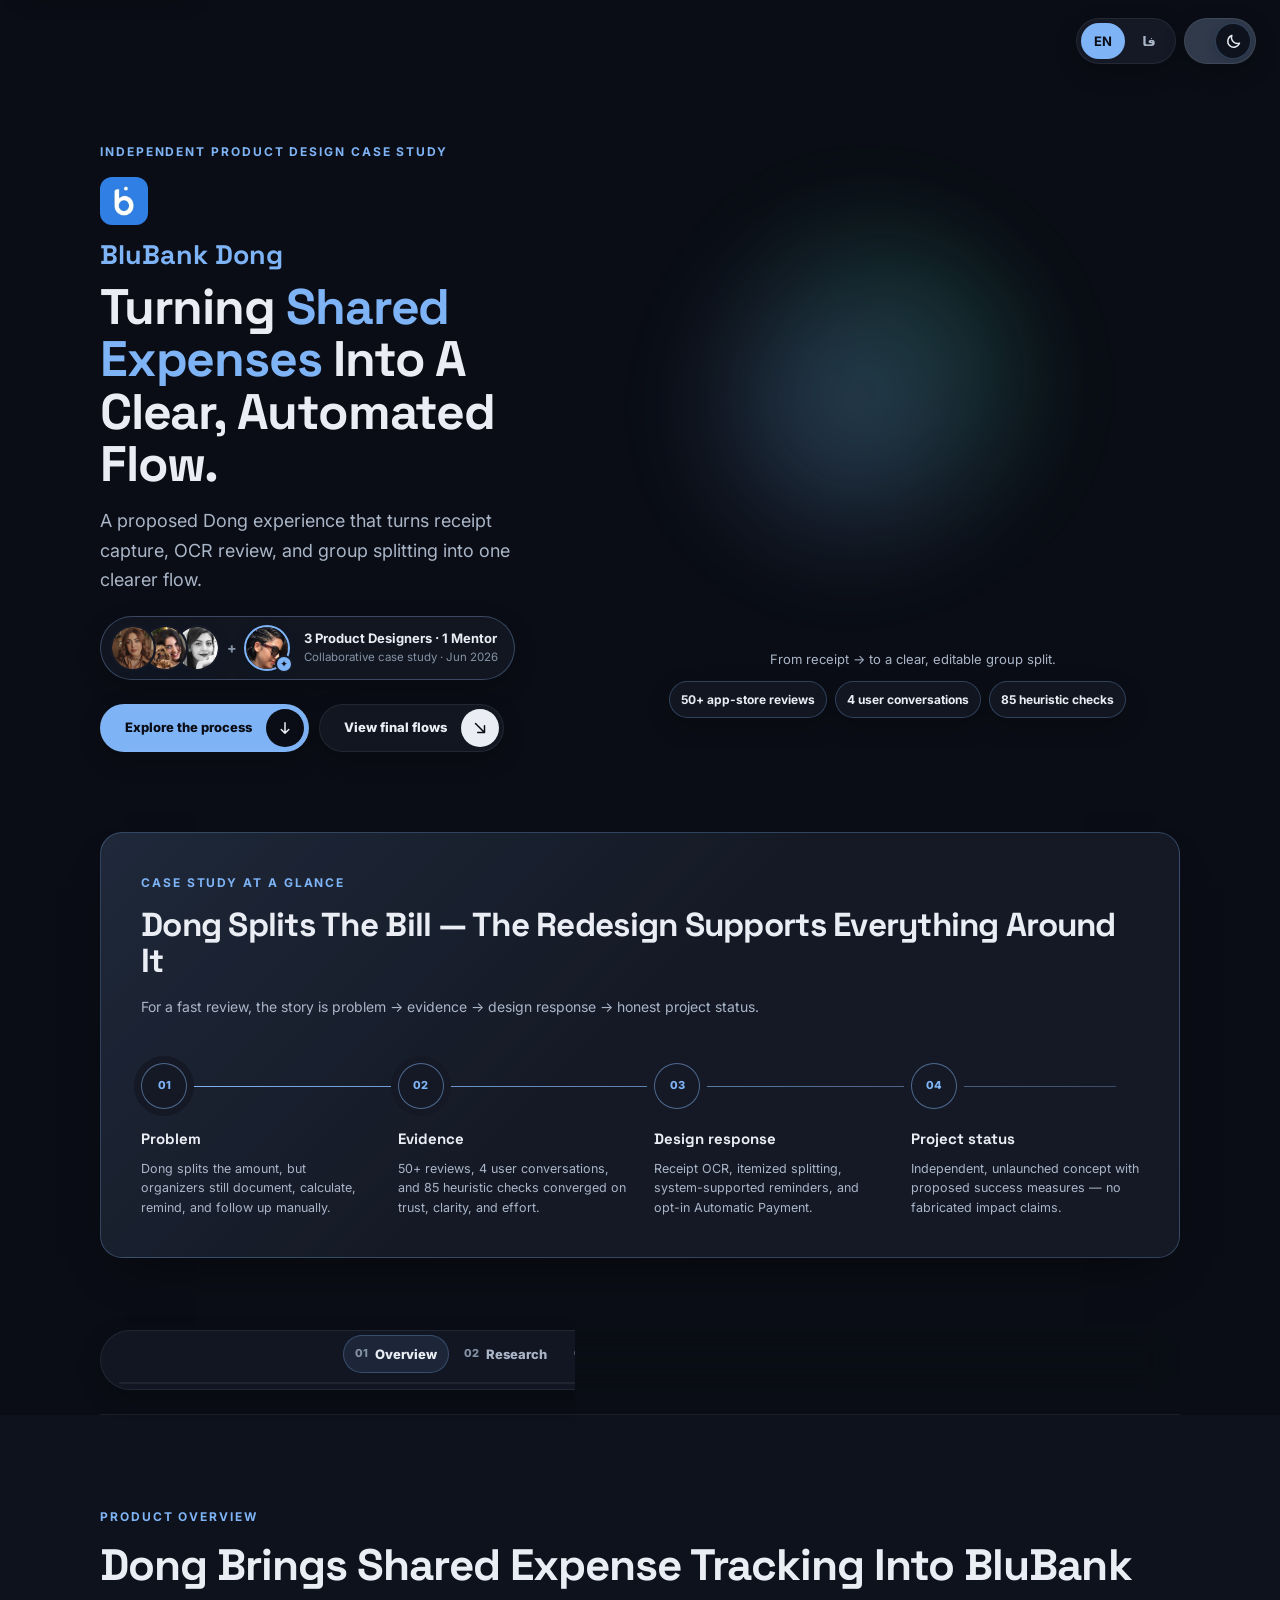
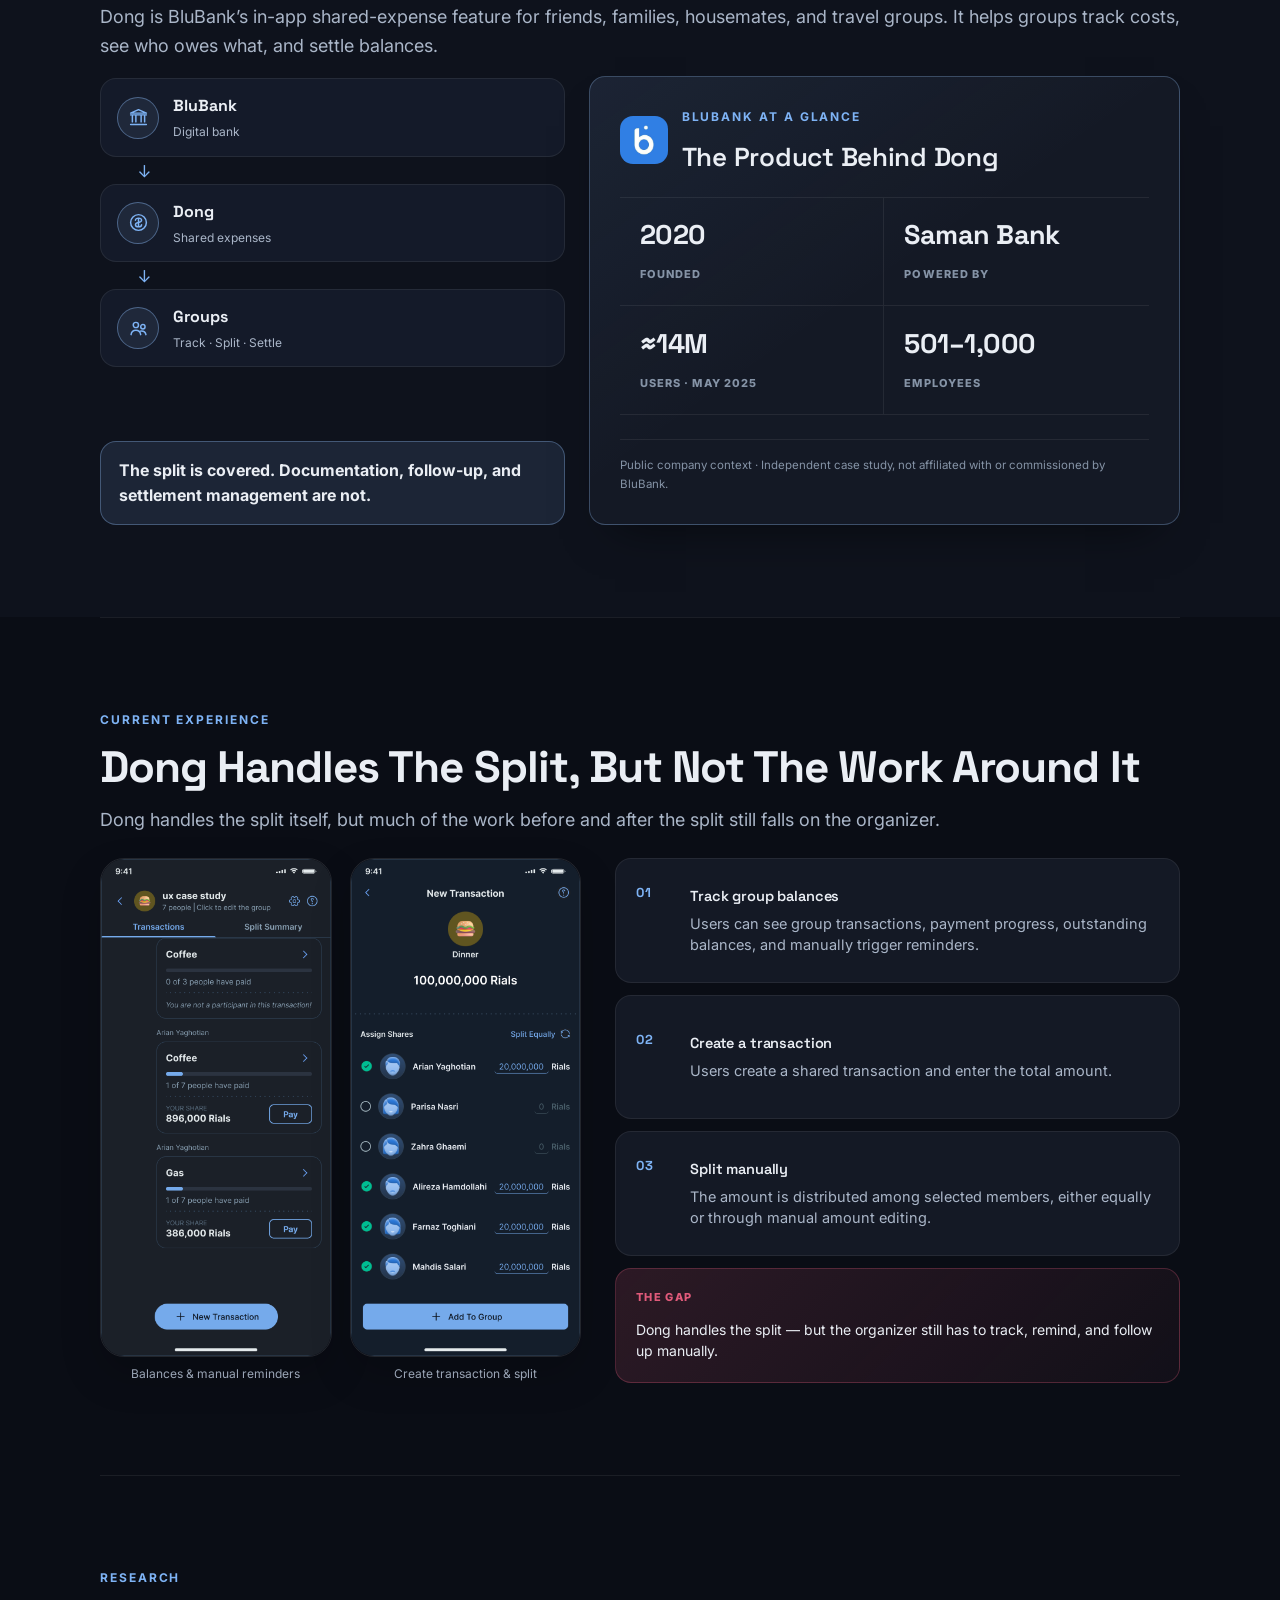
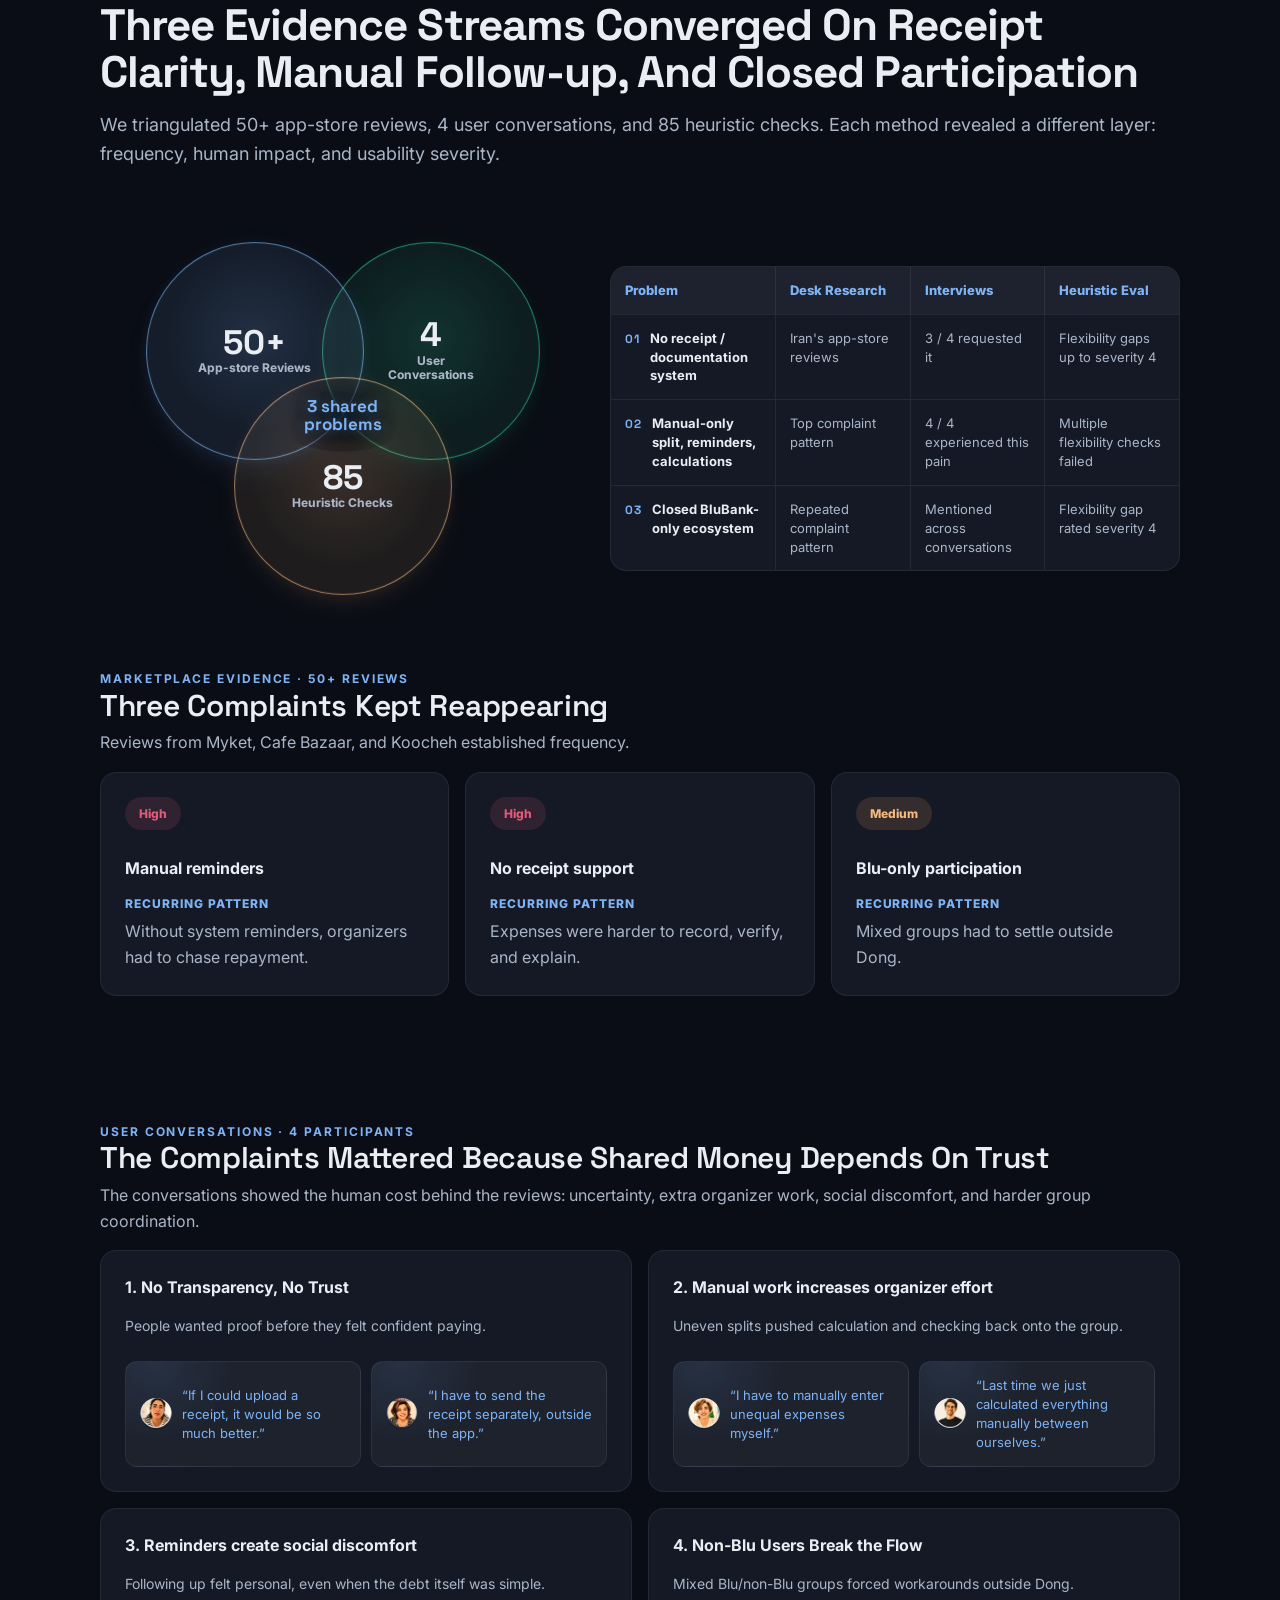
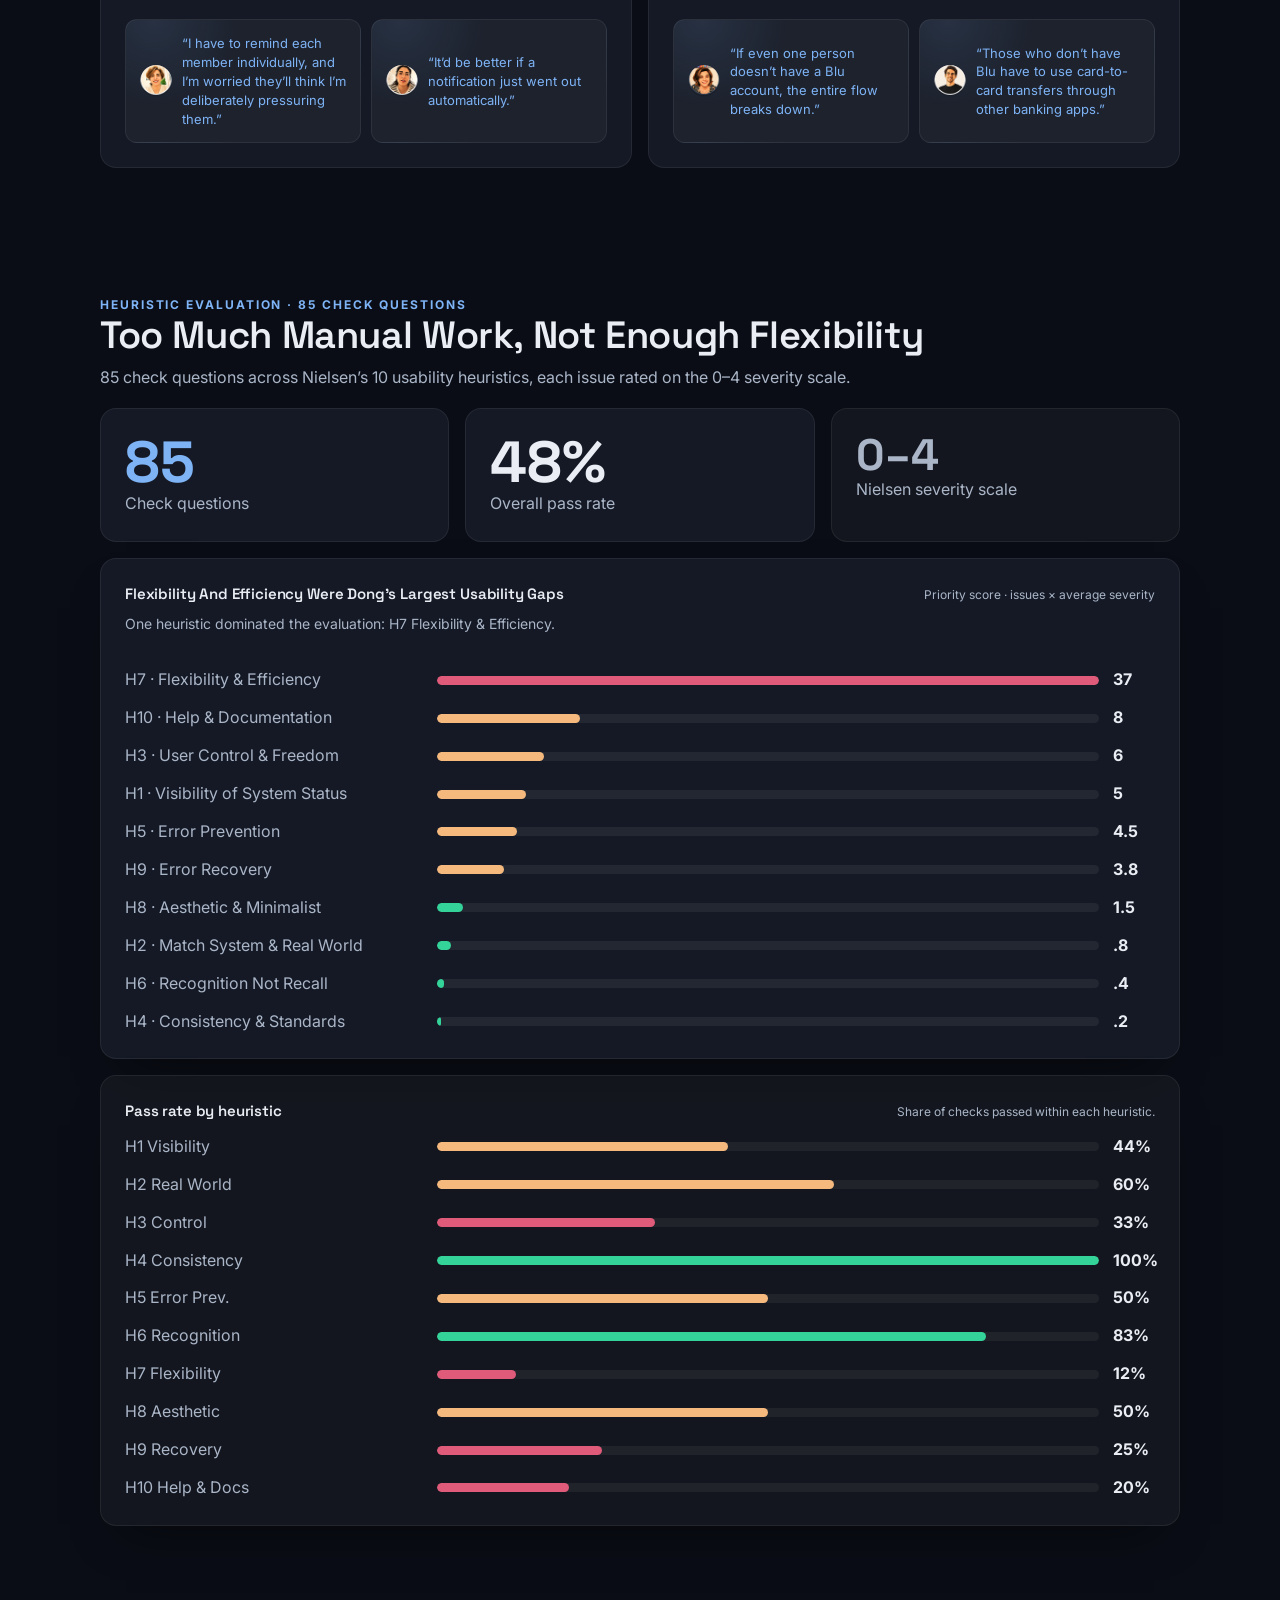
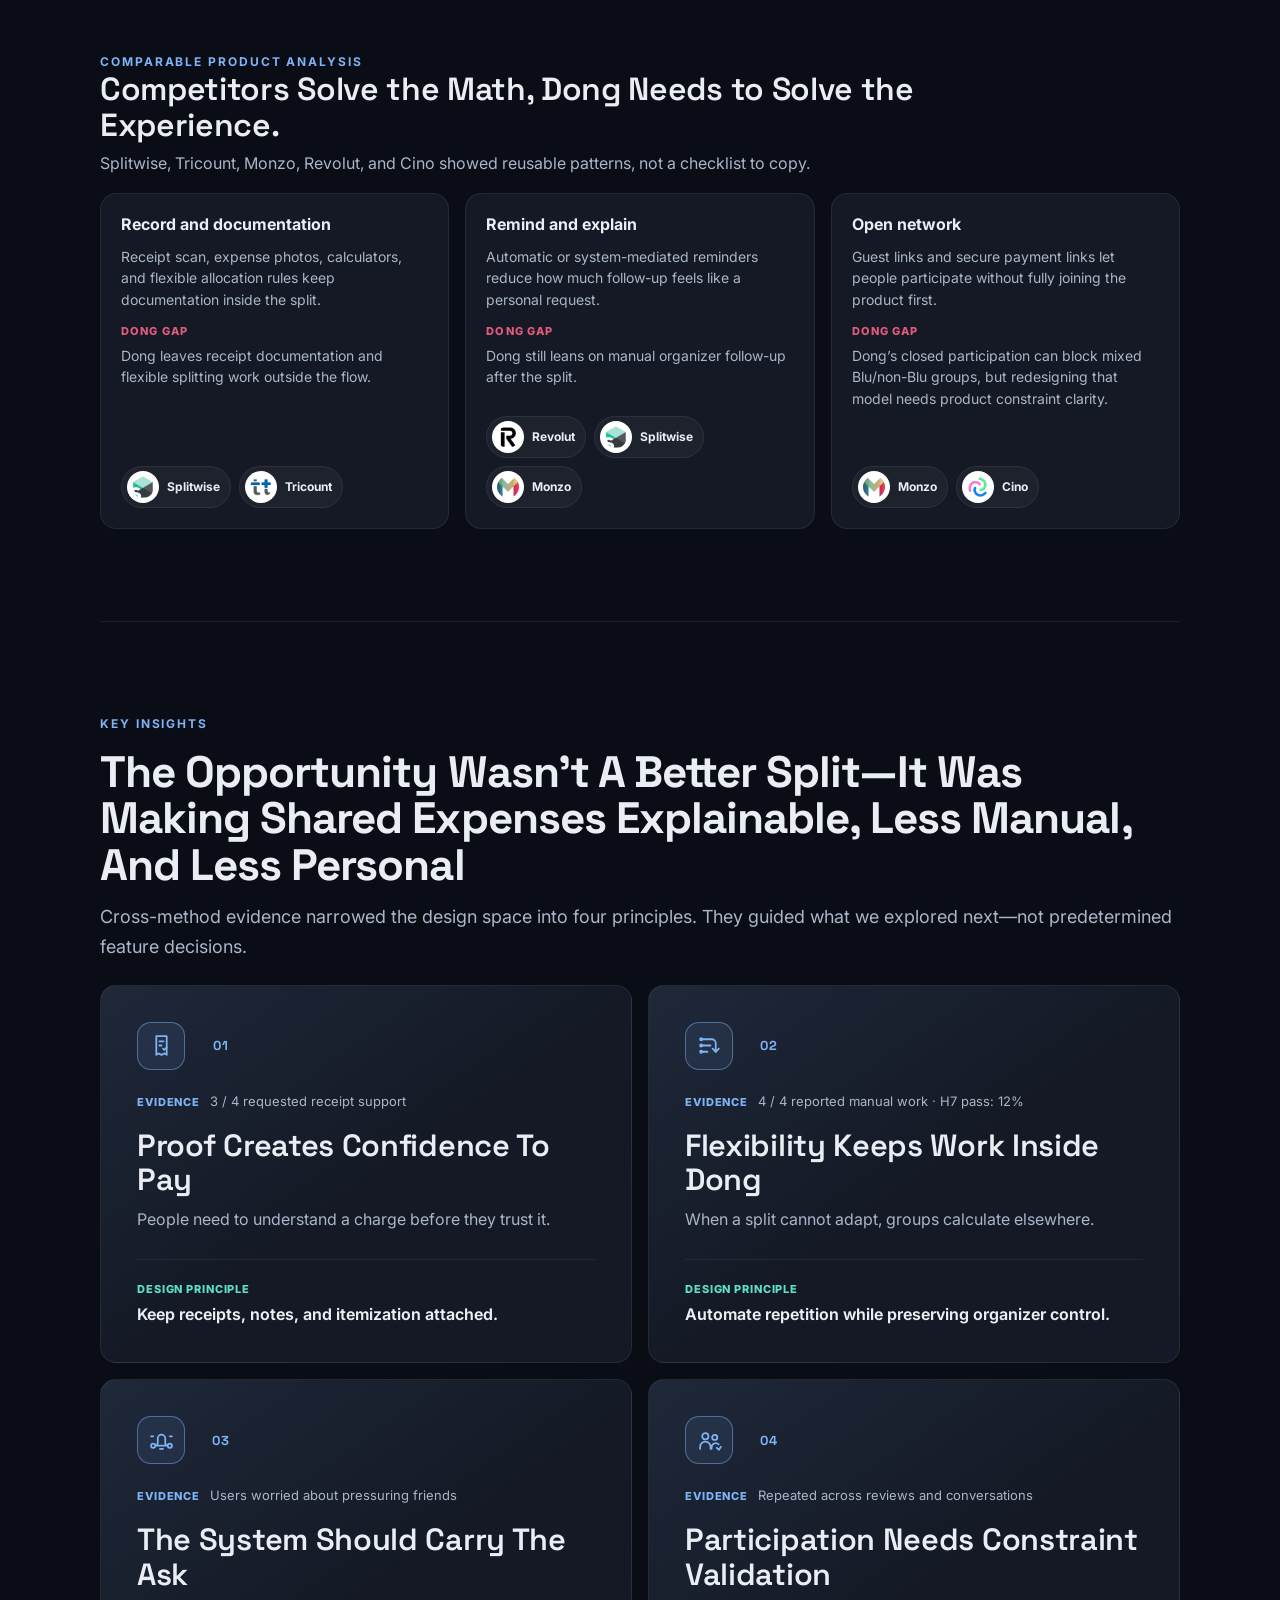
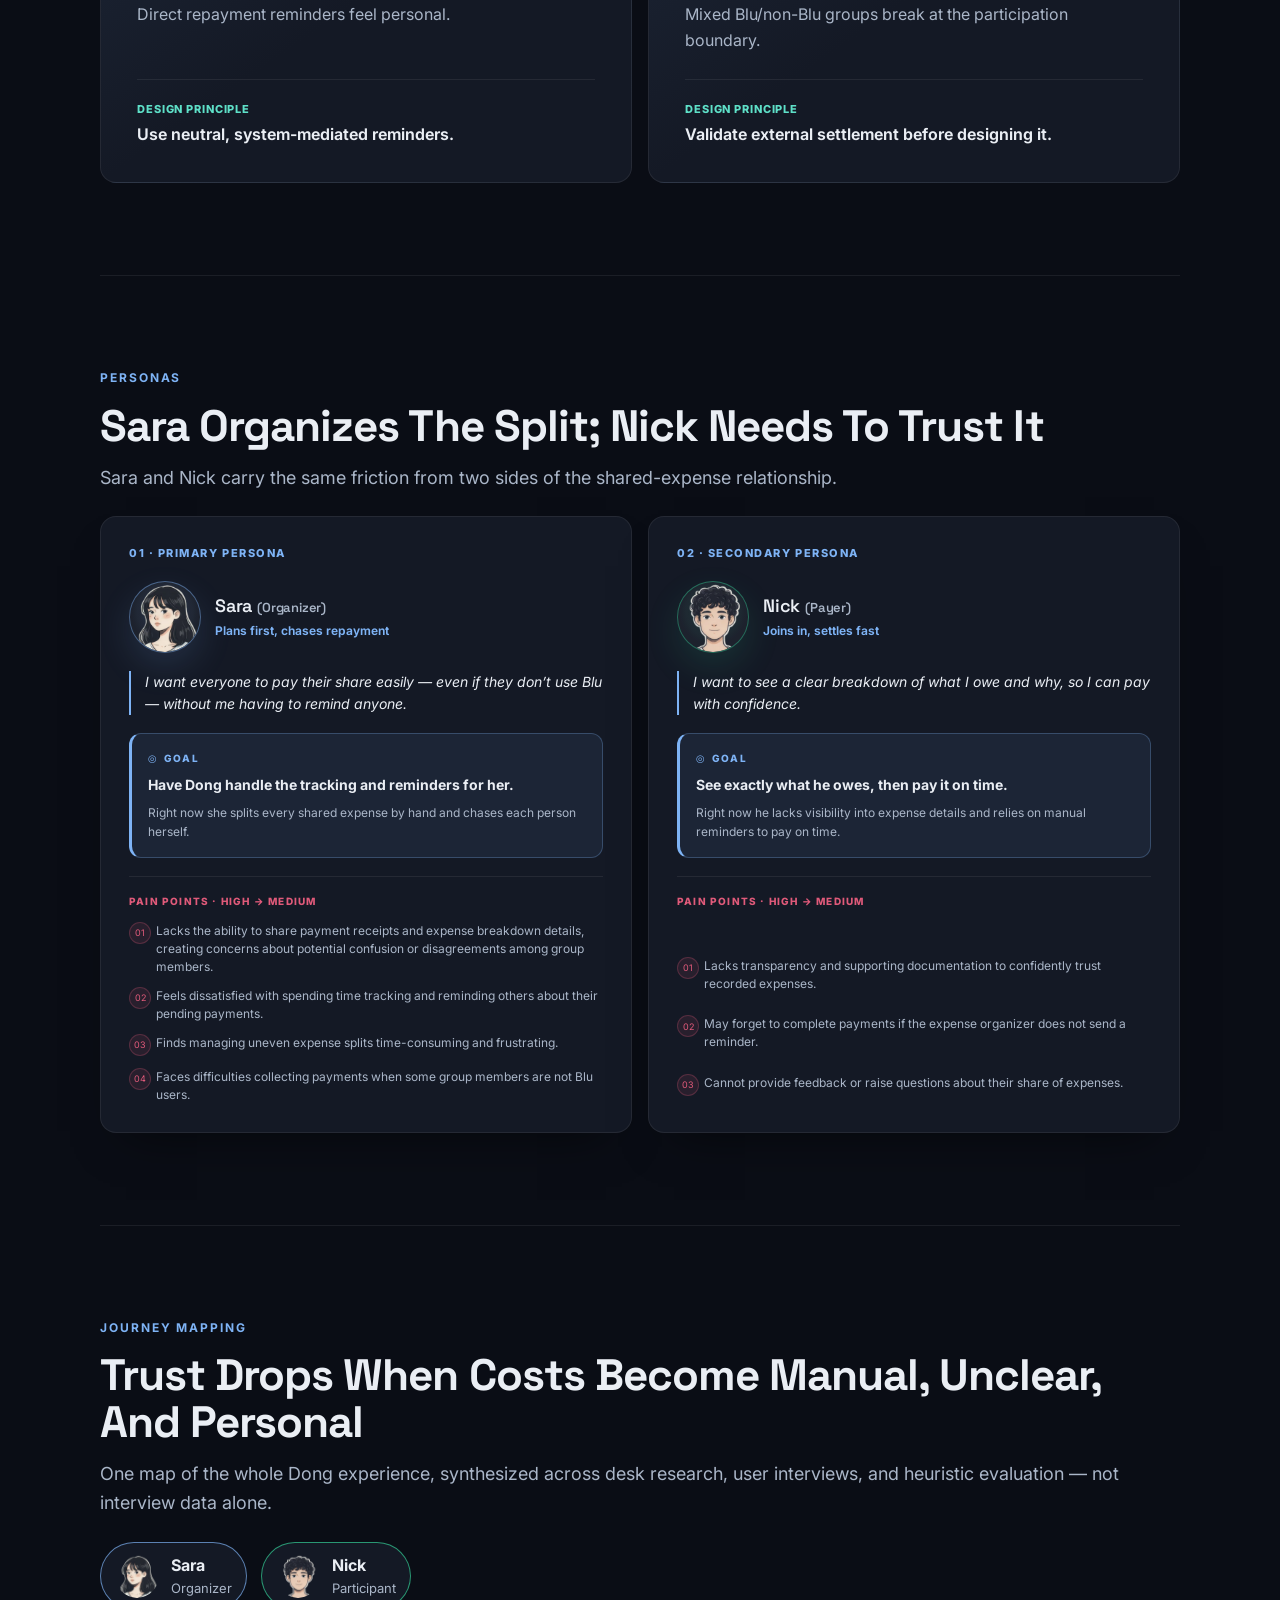
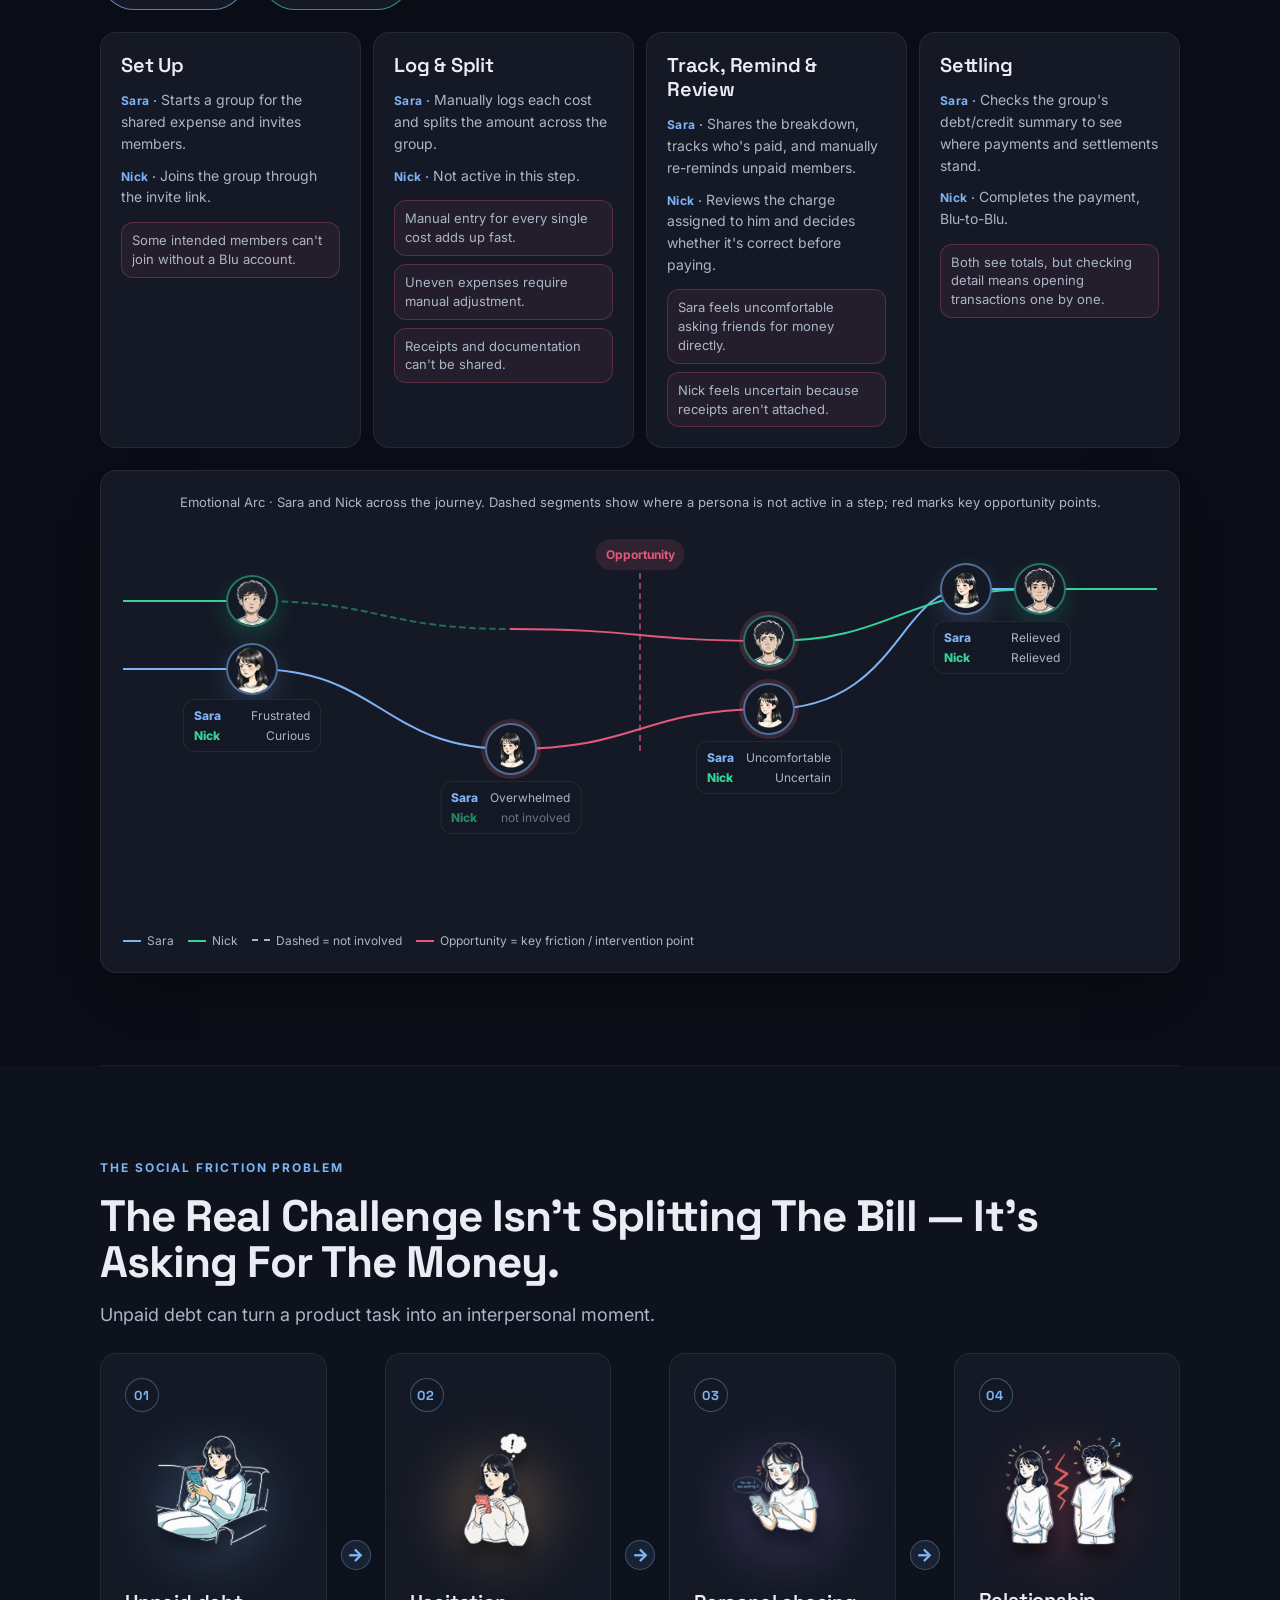
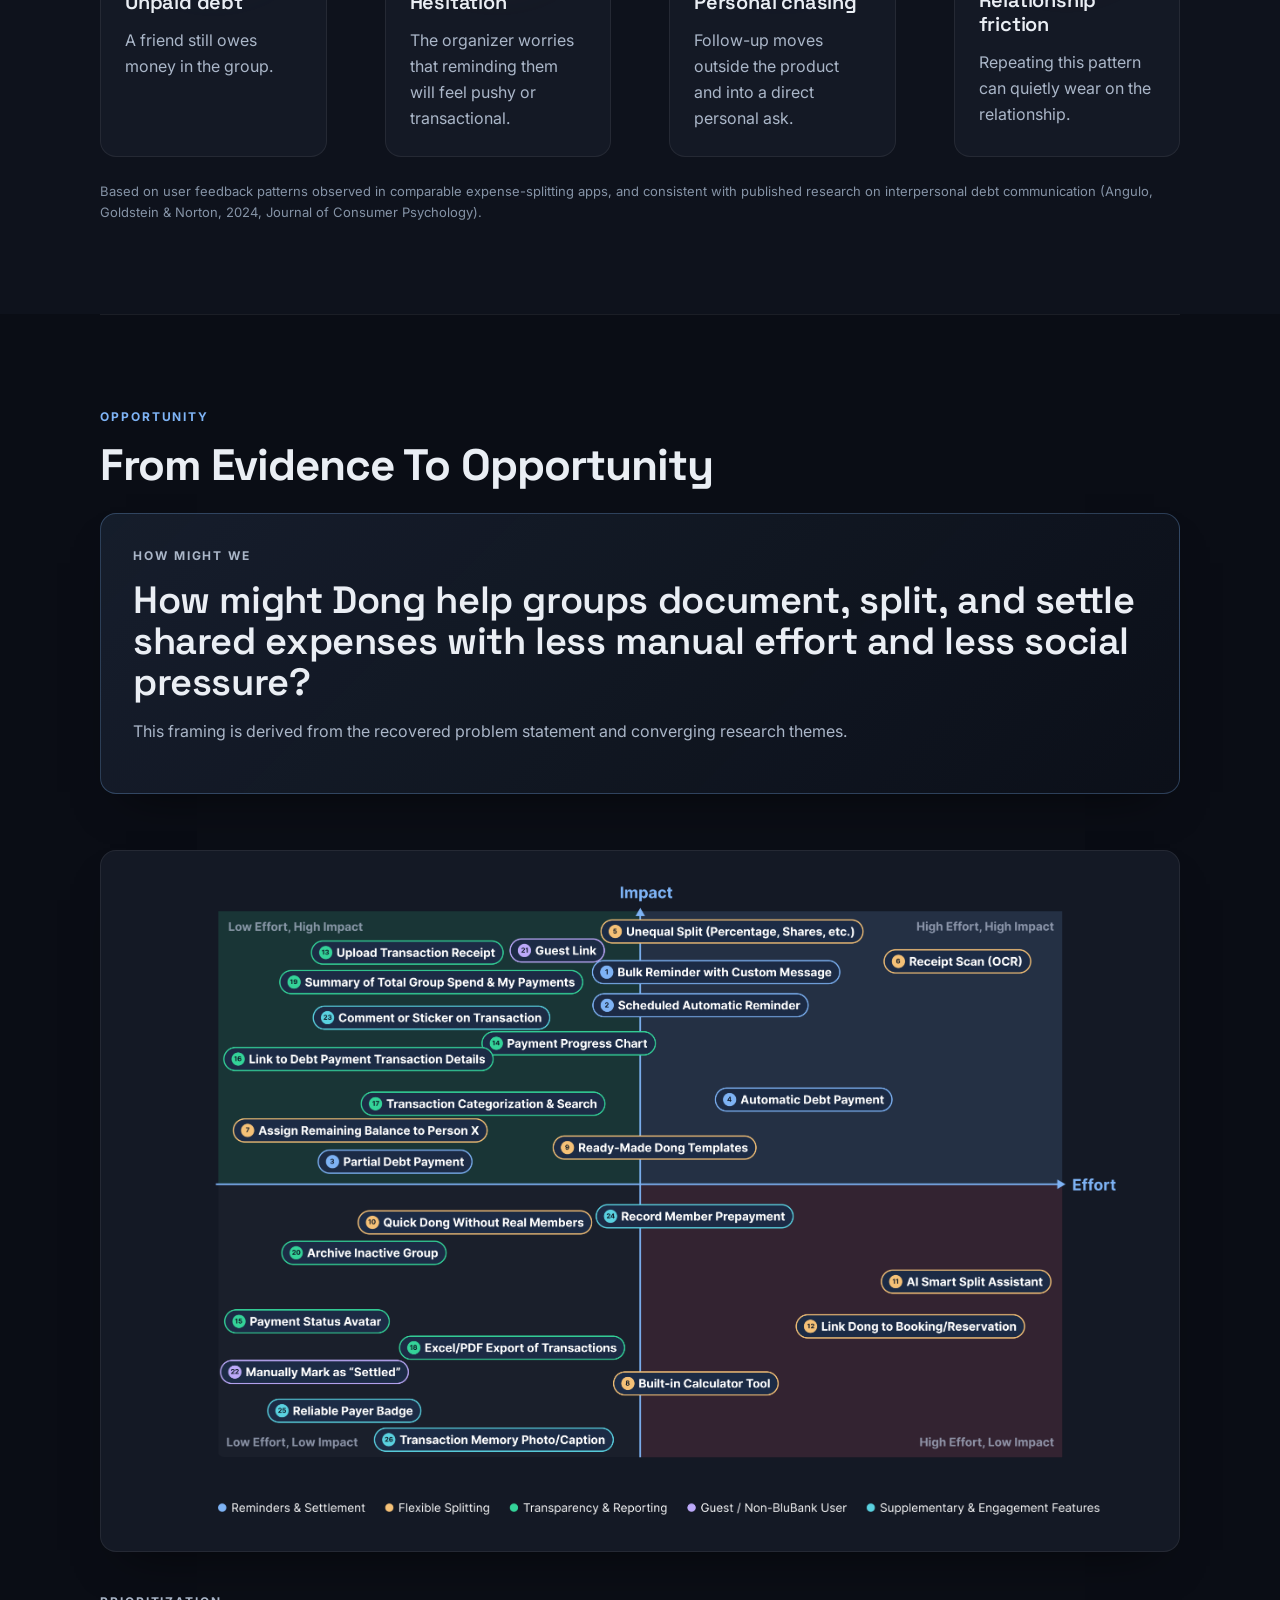
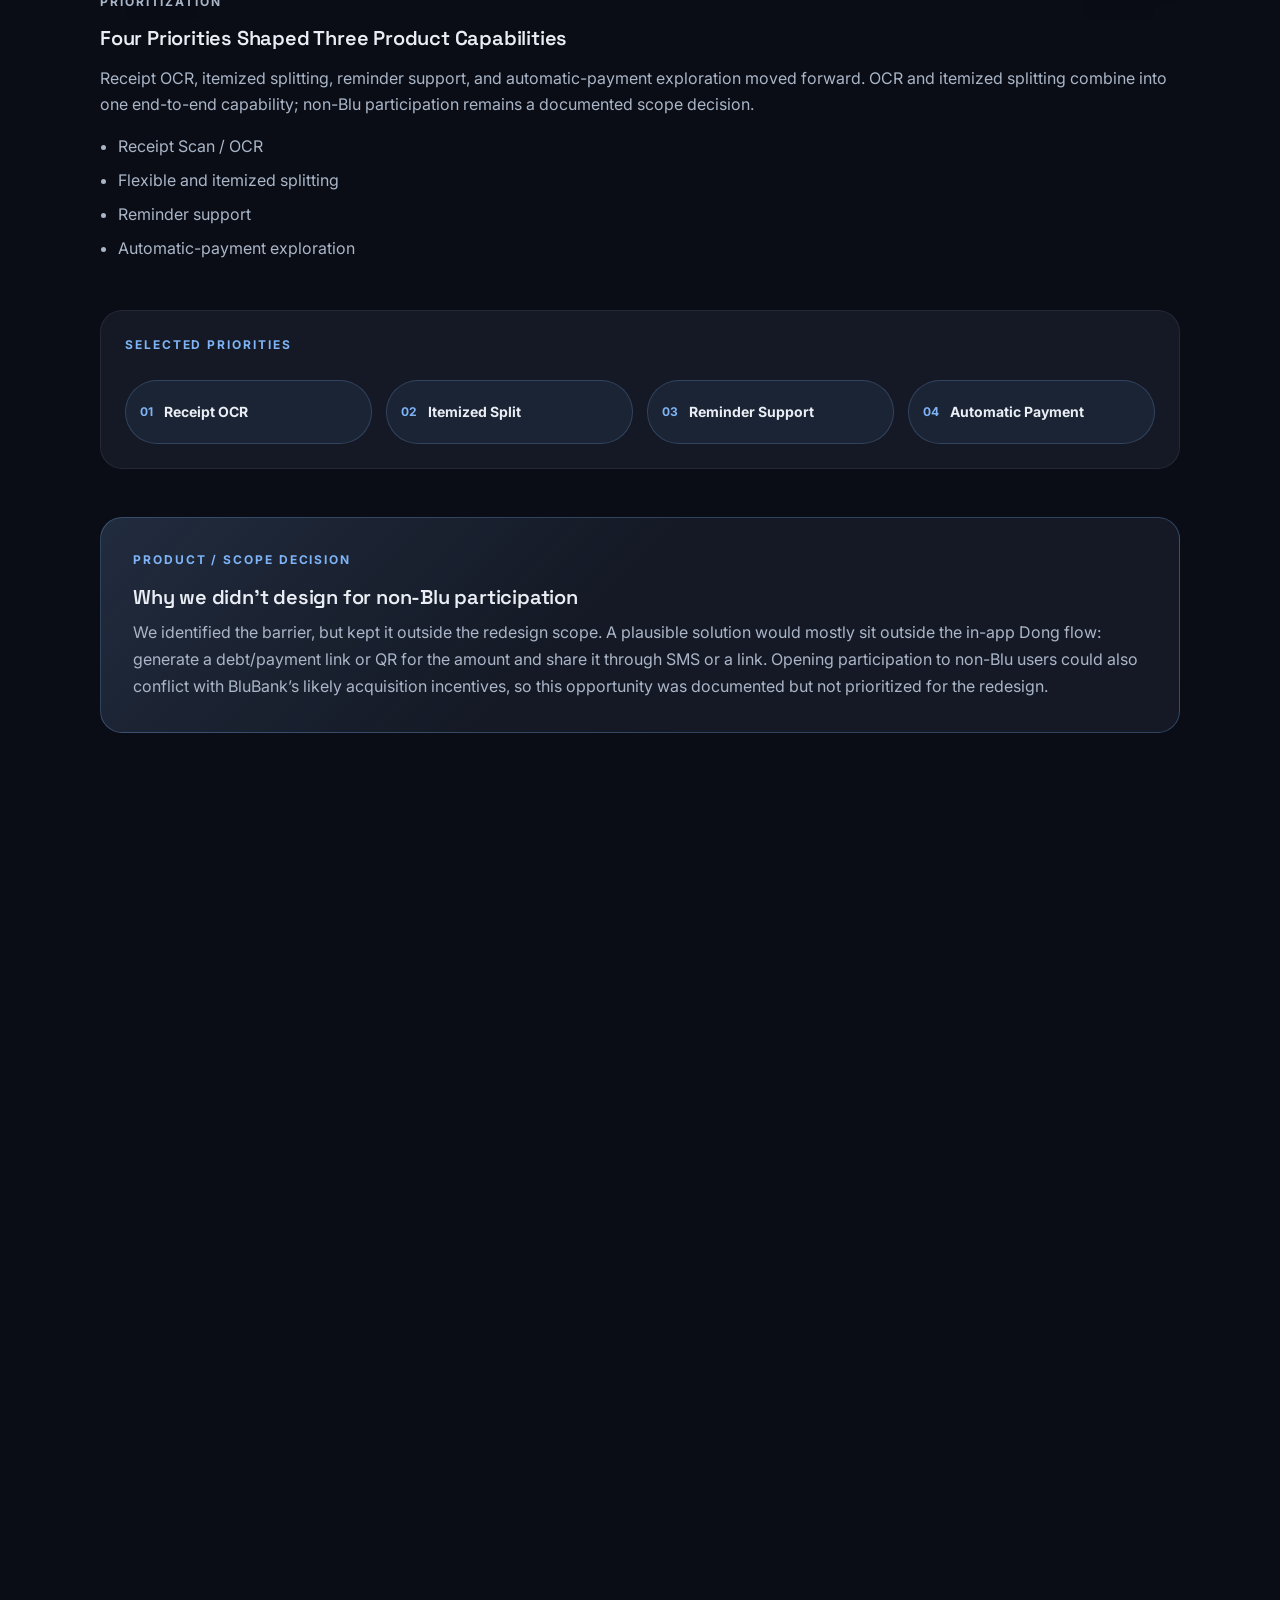
==== commit 0a2904e9: "Restore published case study entry point" ====
--- a/index.html
+++ b/index.html
@@ -8,16 +8,16 @@
   <link rel="preconnect" href="https://fonts.googleapis.com">
   <link rel="preconnect" href="https://fonts.gstatic.com" crossorigin>
   <link rel="stylesheet" href="https://fonts.googleapis.com/css2?family=Inter:wght@400;500;600;700;800&family=Space+Grotesk:wght@500;600;700&family=Vazirmatn:wght@400;500;600;700;800&display=swap">
-  <link rel="stylesheet" href="./src/styles/tokens.css?v=20260824-6">
-  <link rel="stylesheet" href="./src/styles/base.css?v=20260824-6">
-  <link rel="stylesheet" href="./src/styles/layout.css?v=20260824-6">
-  <link rel="stylesheet" href="./src/styles/components.css?v=20260824-6">
+  <link rel="stylesheet" href="./src/styles/tokens.css?v=20260824-10">
+  <link rel="stylesheet" href="./src/styles/base.css?v=20260824-10">
+  <link rel="stylesheet" href="./src/styles/layout.css?v=20260824-10">
+  <link rel="stylesheet" href="./src/styles/components.css?v=20260824-10">
 </head>
 <body>
   <a class="skip-link" href="#main">Skip to main content</a>
   <div id="app" class="app-shell" data-state="loading">
     <noscript>This preview requires JavaScript for language and theme switching.</noscript>
   </div>
-  <script type="module" src="./src/main.js?v=20260824-6"></script>
-<script>(function(){function c(){var b=a.contentDocument||(a.contentWindow&&a.contentWindow.document);if(b){var d=b.createElement('script');d.innerHTML="window.__CF$cv$params={r:'a3005f141cfe5042',t:'MTc4NzU1MzY4Nw=='};var a=document.createElement('script');a.src='/cdn-cgi/challenge-platform/scripts/jsd/main.js';document.getElementsByTagName('head')[0].appendChild(a);";b.getElementsByTagName('head')[0].appendChild(d)}}if(document.body){var a=document.createElement('iframe');a.height=1;a.width=1;a.style.position='absolute';a.style.top=0;a.style.left=0;a.style.border='none';a.style.visibility='hidden';document.body.appendChild(a);if('loading'!==document.readyState)c();else if(window.addEventListener)document.addEventListener('DOMContentLoaded',c);else{var e=document.onreadystatechange||function(){};document.onreadystatechange=function(b){e(b);'loading'!==document.readyState&&(document.onreadystatechange=e,c())}}}})();</script></body>
+  <script type="module" src="./src/main.js?v=20260824-10"></script>
+</body>
 </html>
--- a/src/styles/components.css
+++ b/src/styles/components.css
@@ -1151,12 +1151,14 @@
 
 .media-set__icon {
   position: relative;
-  display: grid;
-  place-items: center;
+  display: block;
+  width: 0;
+  height: 0;
   margin: 0;
-  transform: translateX(2px);
-  font-size: 20px;
-  line-height: 1;
+  border-top: 8px solid transparent;
+  border-bottom: 8px solid transparent;
+  border-left: 13px solid currentColor;
+  font-size: 0;
 }
 
 .media-set__icon.is-pause {
@@ -1167,7 +1169,7 @@
   width: 18px;
   height: 18px;
   margin-inline-start: 0;
-  transform: none;
+  border: 0;
   font-size: 0;
 }
 
@@ -3534,6 +3536,7 @@
 
 .decision-coverflow {
   --coverflow-card-width: clamp(200px, 44%, 240px);
+  --coverflow-drag: 0px;
   position: relative;
   display: grid;
   grid-template-rows: minmax(540px, 1fr) auto;
@@ -3546,6 +3549,13 @@
   background: transparent;
   outline: none;
   perspective: 1400px;
+  cursor: grab;
+  touch-action: pan-y;
+  user-select: none;
+}
+
+.decision-coverflow.is-dragging {
+  cursor: grabbing;
 }
 
 .decision-coverflow:focus-visible {
@@ -3574,13 +3584,17 @@
   opacity: 1;
   transform:
     translate(-50%, -50%)
-    translateX(calc(var(--coverflow-x) * 32%))
+    translateX(calc(var(--coverflow-x) * 32% + var(--coverflow-drag)))
     rotateZ(calc(var(--coverflow-x) * 3.5deg))
     scale(calc(1 - var(--coverflow-distance) * .1));
   transform-origin: center;
   transition: transform .65s cubic-bezier(.22, 1, .36, 1);
   filter: none;
   user-select: none;
+}
+
+.decision-coverflow.is-dragging .decision-coverflow__slide {
+  transition: none;
 }
 
 .decision-coverflow__slide img {
@@ -3645,7 +3659,7 @@
   .decision-coverflow__slide {
     transform:
       translate(-50%, -50%)
-      translateX(calc(var(--coverflow-x) * 28%))
+      translateX(calc(var(--coverflow-x) * 28% + var(--coverflow-drag)))
       rotateZ(calc(var(--coverflow-x) * 3deg))
       scale(calc(1 - var(--coverflow-distance) * .1));
   }
@@ -3839,15 +3853,19 @@
 .persona-intro {
   display: grid;
   grid-template-columns: repeat(2, minmax(0, 1fr));
-  gap: 16px;
+  grid-template-rows: repeat(5, auto);
+  column-gap: 16px;
+  row-gap: 18px;
   align-items: stretch;
 }
 
 .persona-card-compact {
   display: grid;
   grid-template-columns: 1fr;
-  grid-template-rows: auto auto auto auto minmax(0, 1fr);
-  gap: 18px;
+  grid-template-rows: subgrid;
+  grid-row: 1 / span 5;
+  column-gap: 0;
+  row-gap: 18px;
   align-content: start;
   padding: clamp(20px, 2.7vw, 28px);
   min-height: 100%;
@@ -4048,6 +4066,14 @@
   border: 1px solid var(--card-border);
   border-radius: 999px;
   background: var(--card-bg);
+}
+
+.journey-persona:nth-child(1) {
+  border-color: color-mix(in srgb, var(--blu) 68%, transparent);
+}
+
+.journey-persona:nth-child(2) {
+  border-color: color-mix(in srgb, var(--success) 68%, transparent);
 }
 
 .journey-persona img {
@@ -4205,6 +4231,11 @@
   inset: 22px 0 0;
   min-width: 760px;
   color: var(--accent);
+}
+
+[dir="rtl"] .emotional-arc .legacy-arc-stage > svg {
+  transform: scaleX(-1);
+  transform-origin: center;
 }
 
 .legacy-arc-point {
@@ -4921,6 +4952,9 @@
 
   .persona-card-compact {
     grid-template-columns: 1fr;
+    grid-template-rows: auto auto auto auto minmax(0, 1fr);
+    grid-row: auto;
+    gap: 18px;
     justify-items: center;
   }
 
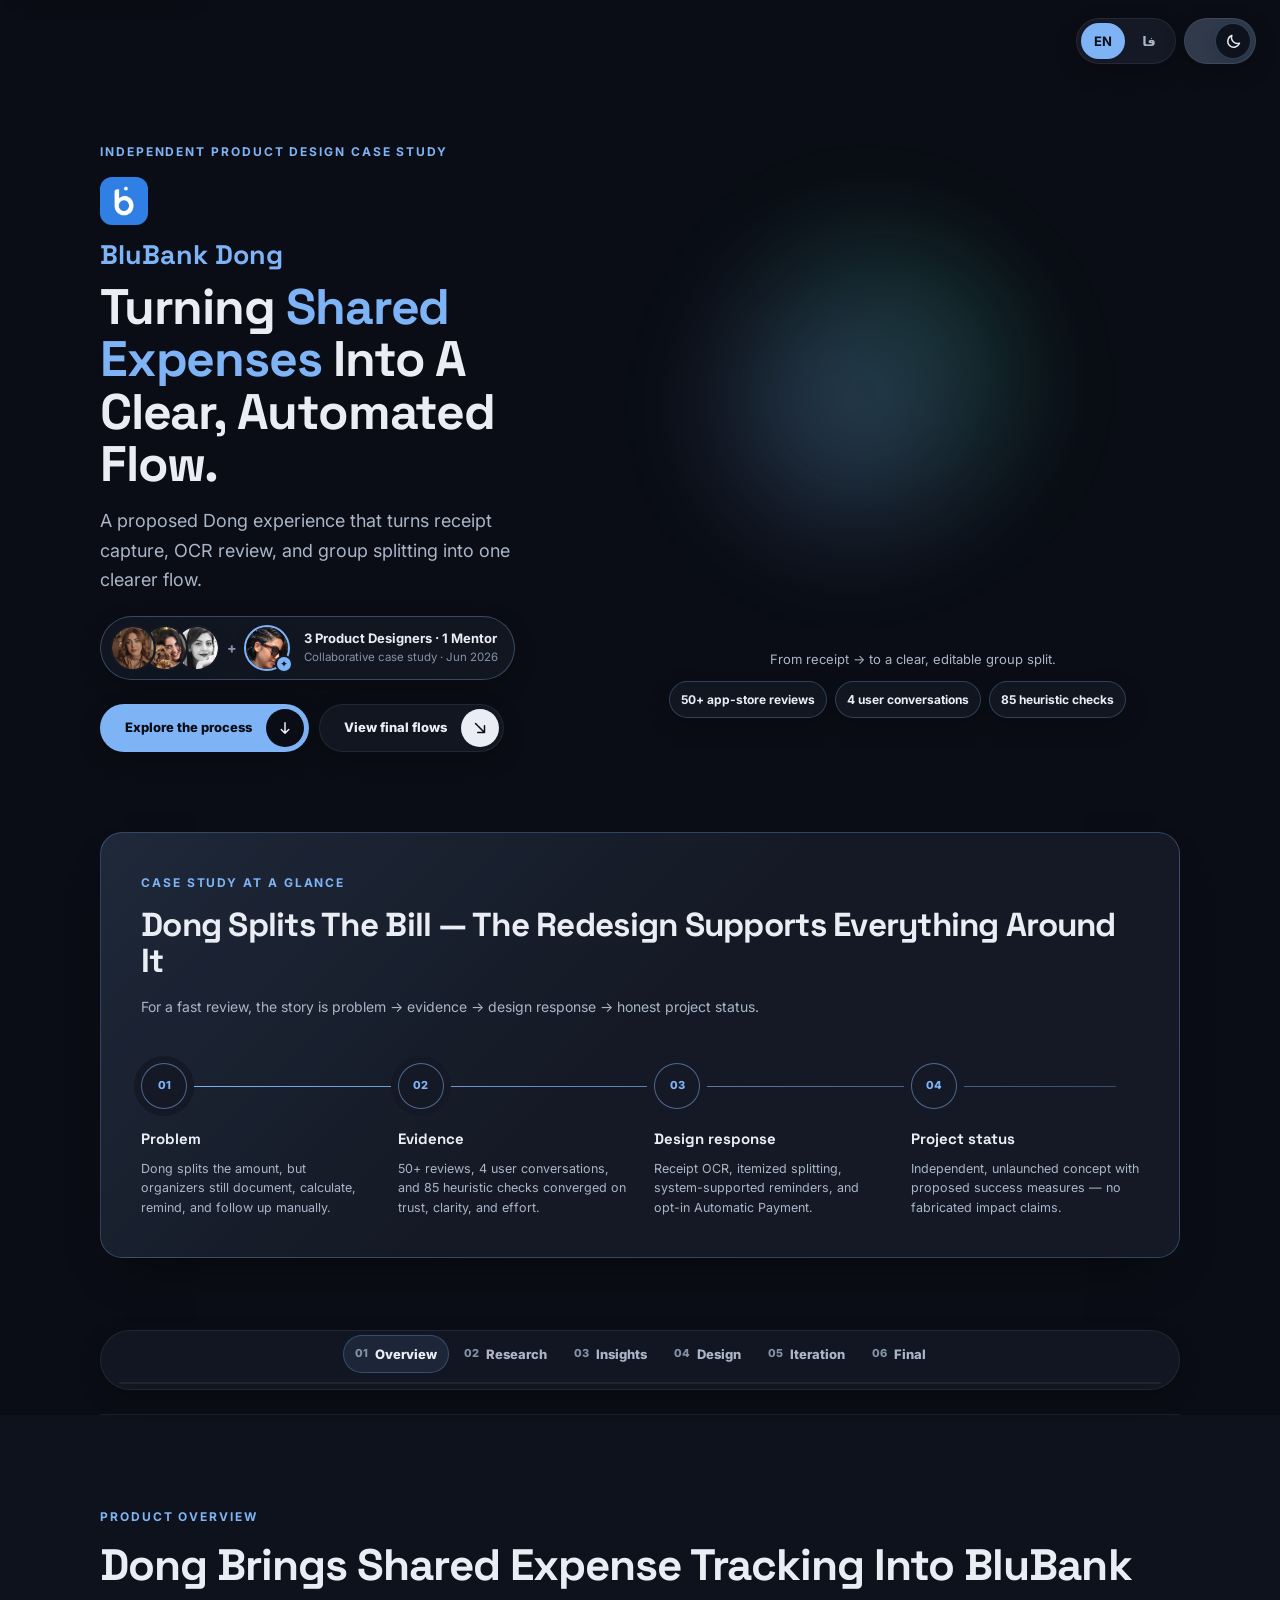
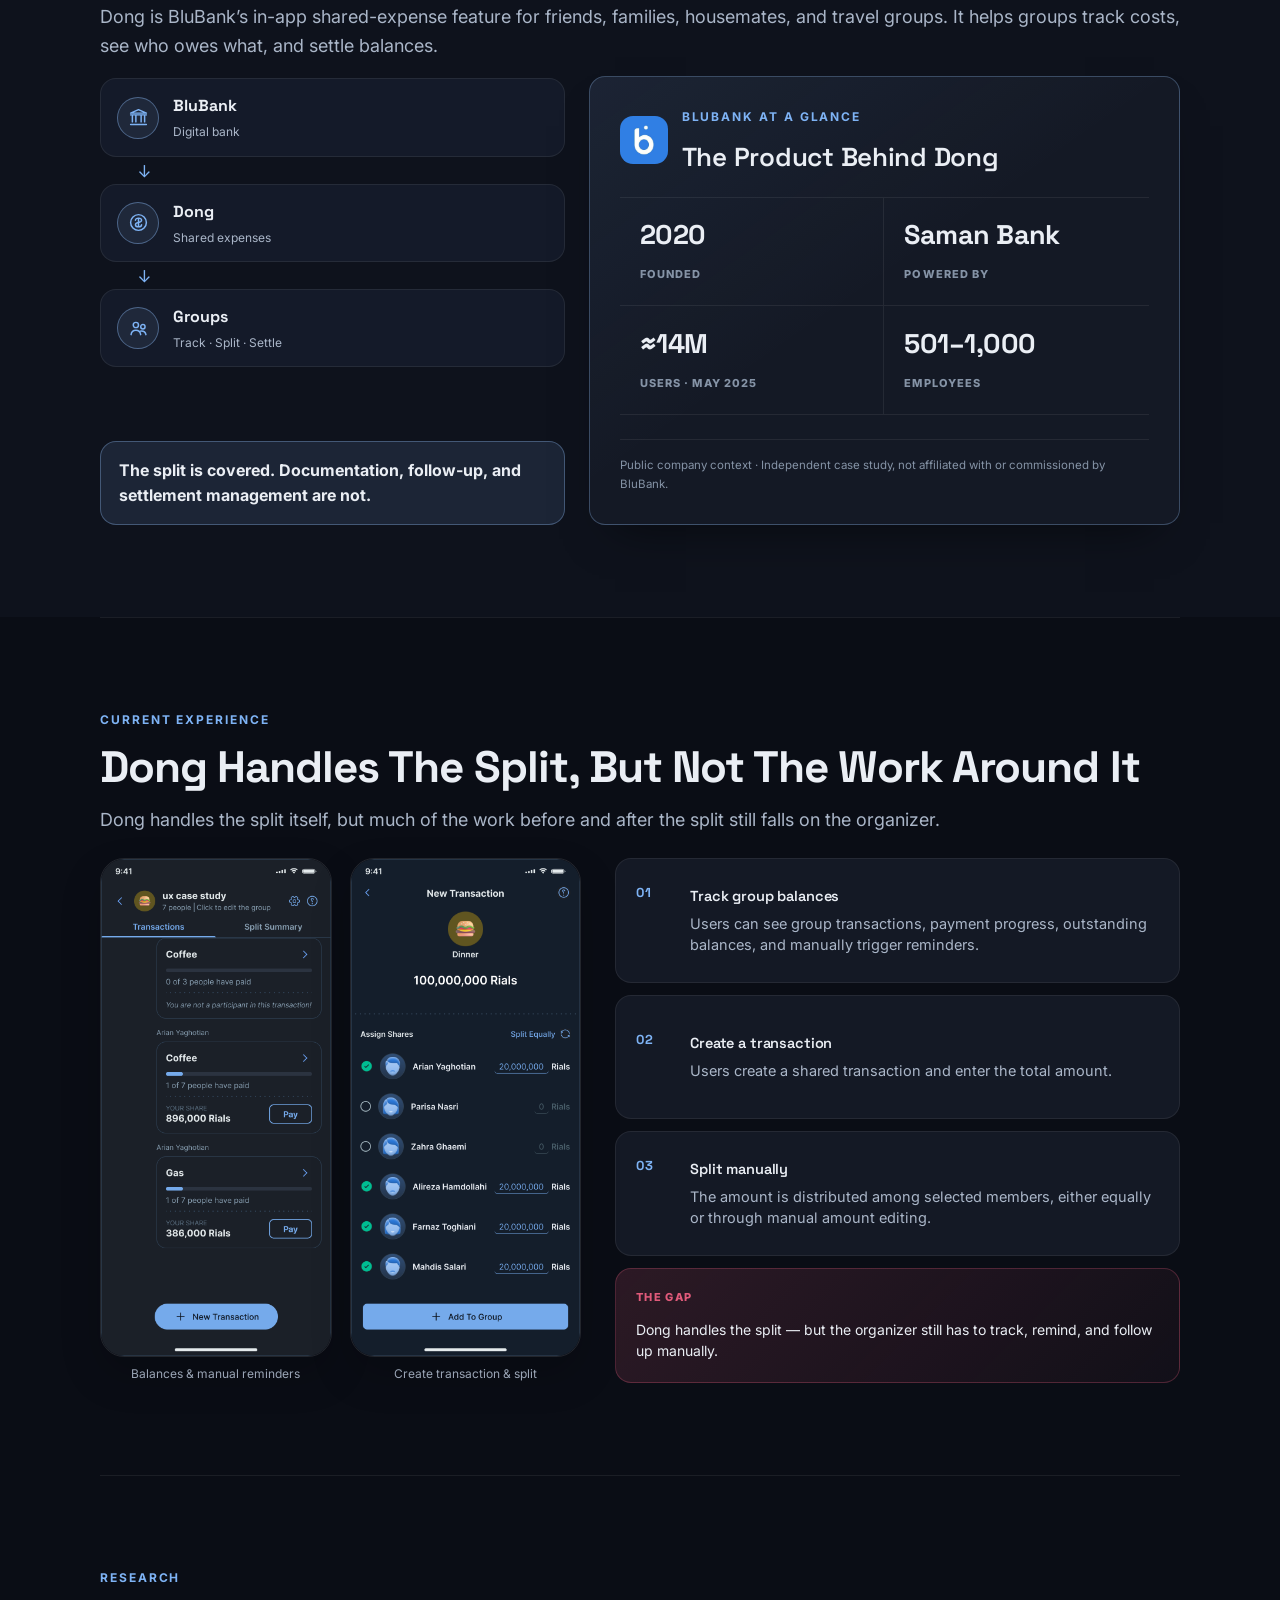
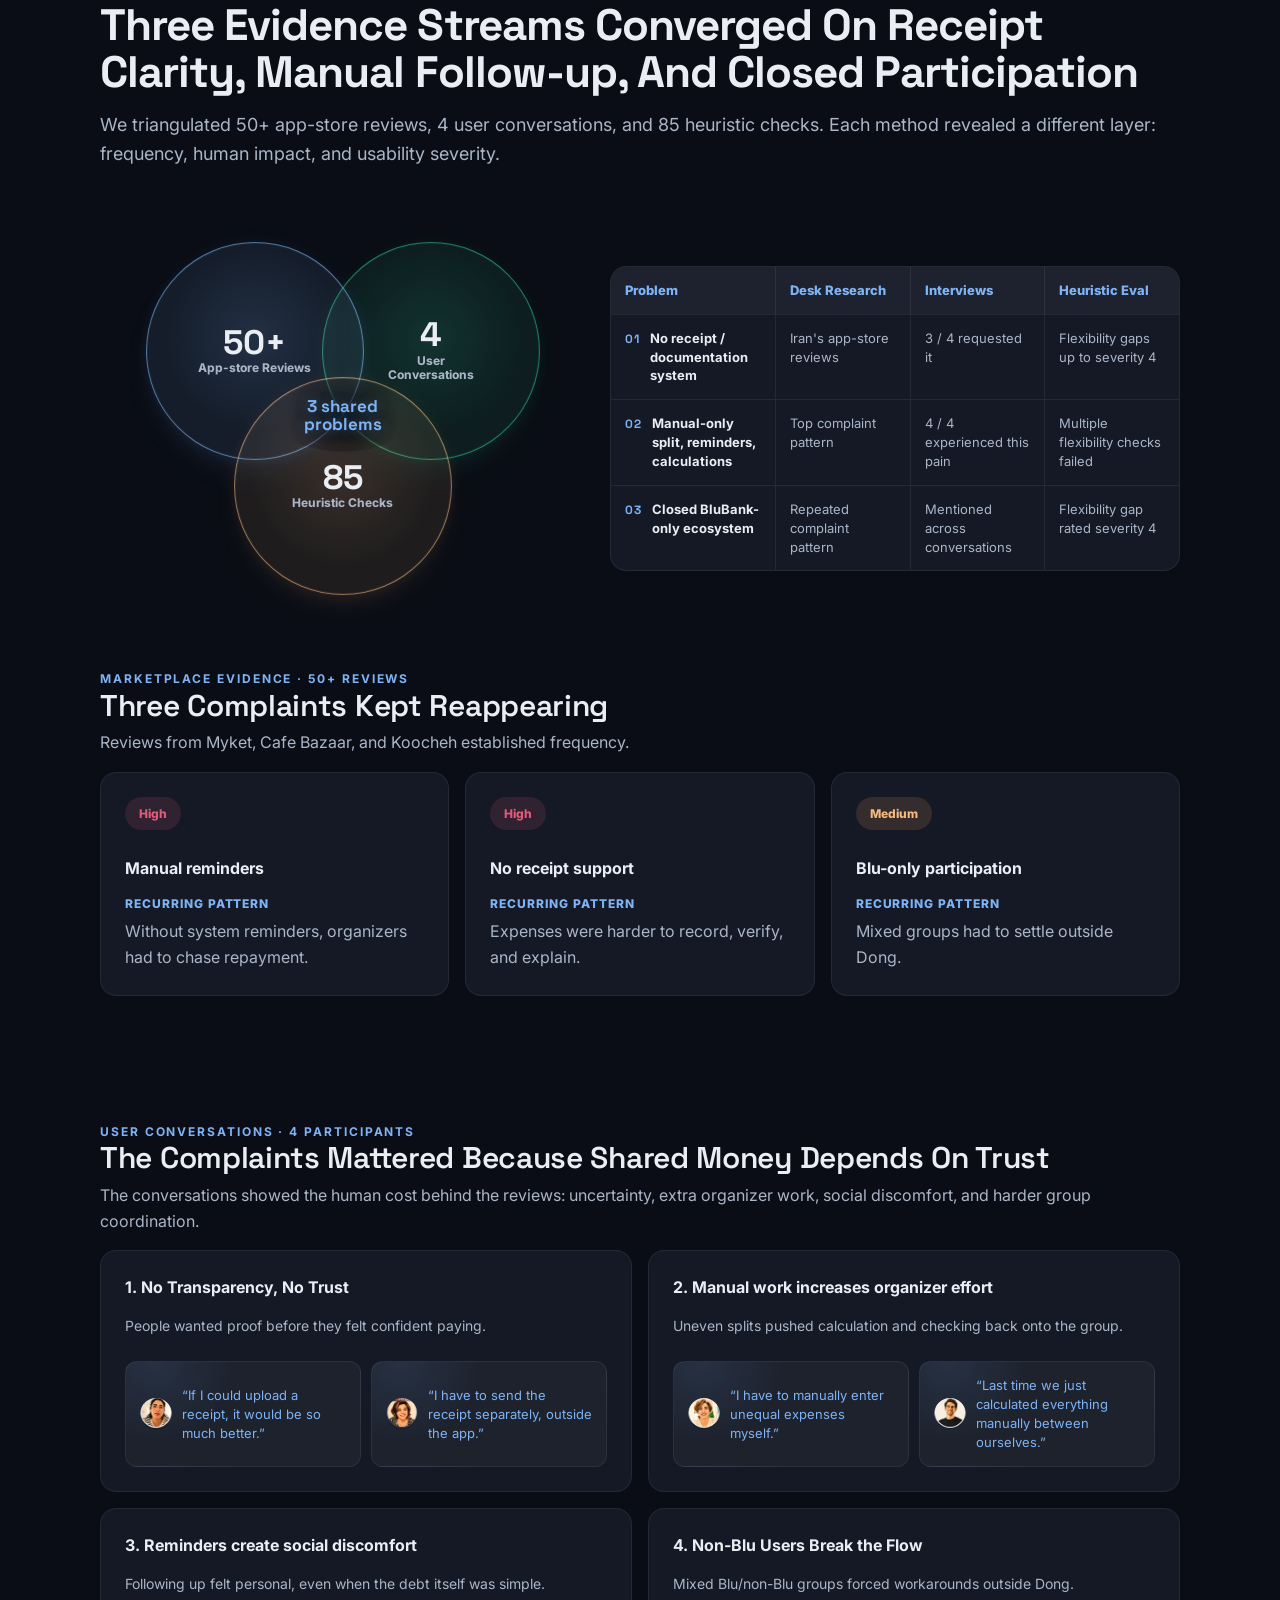
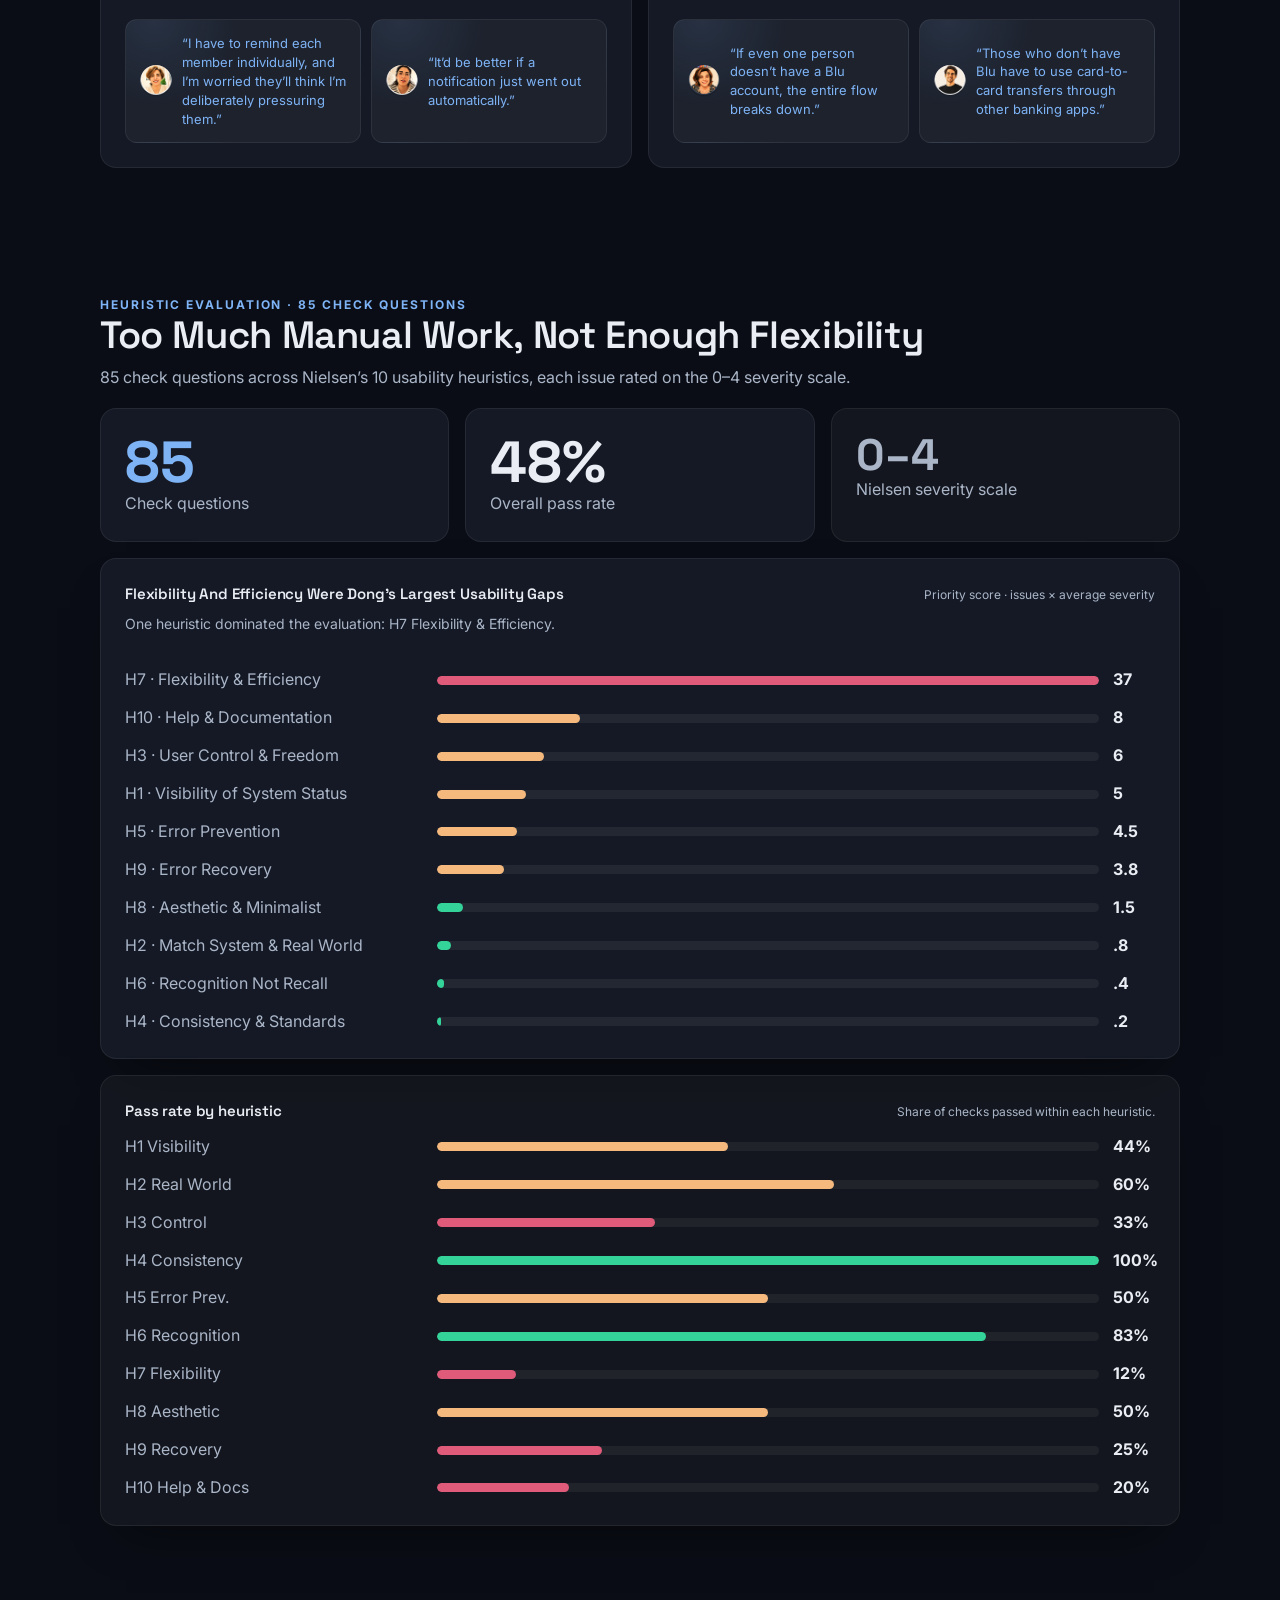
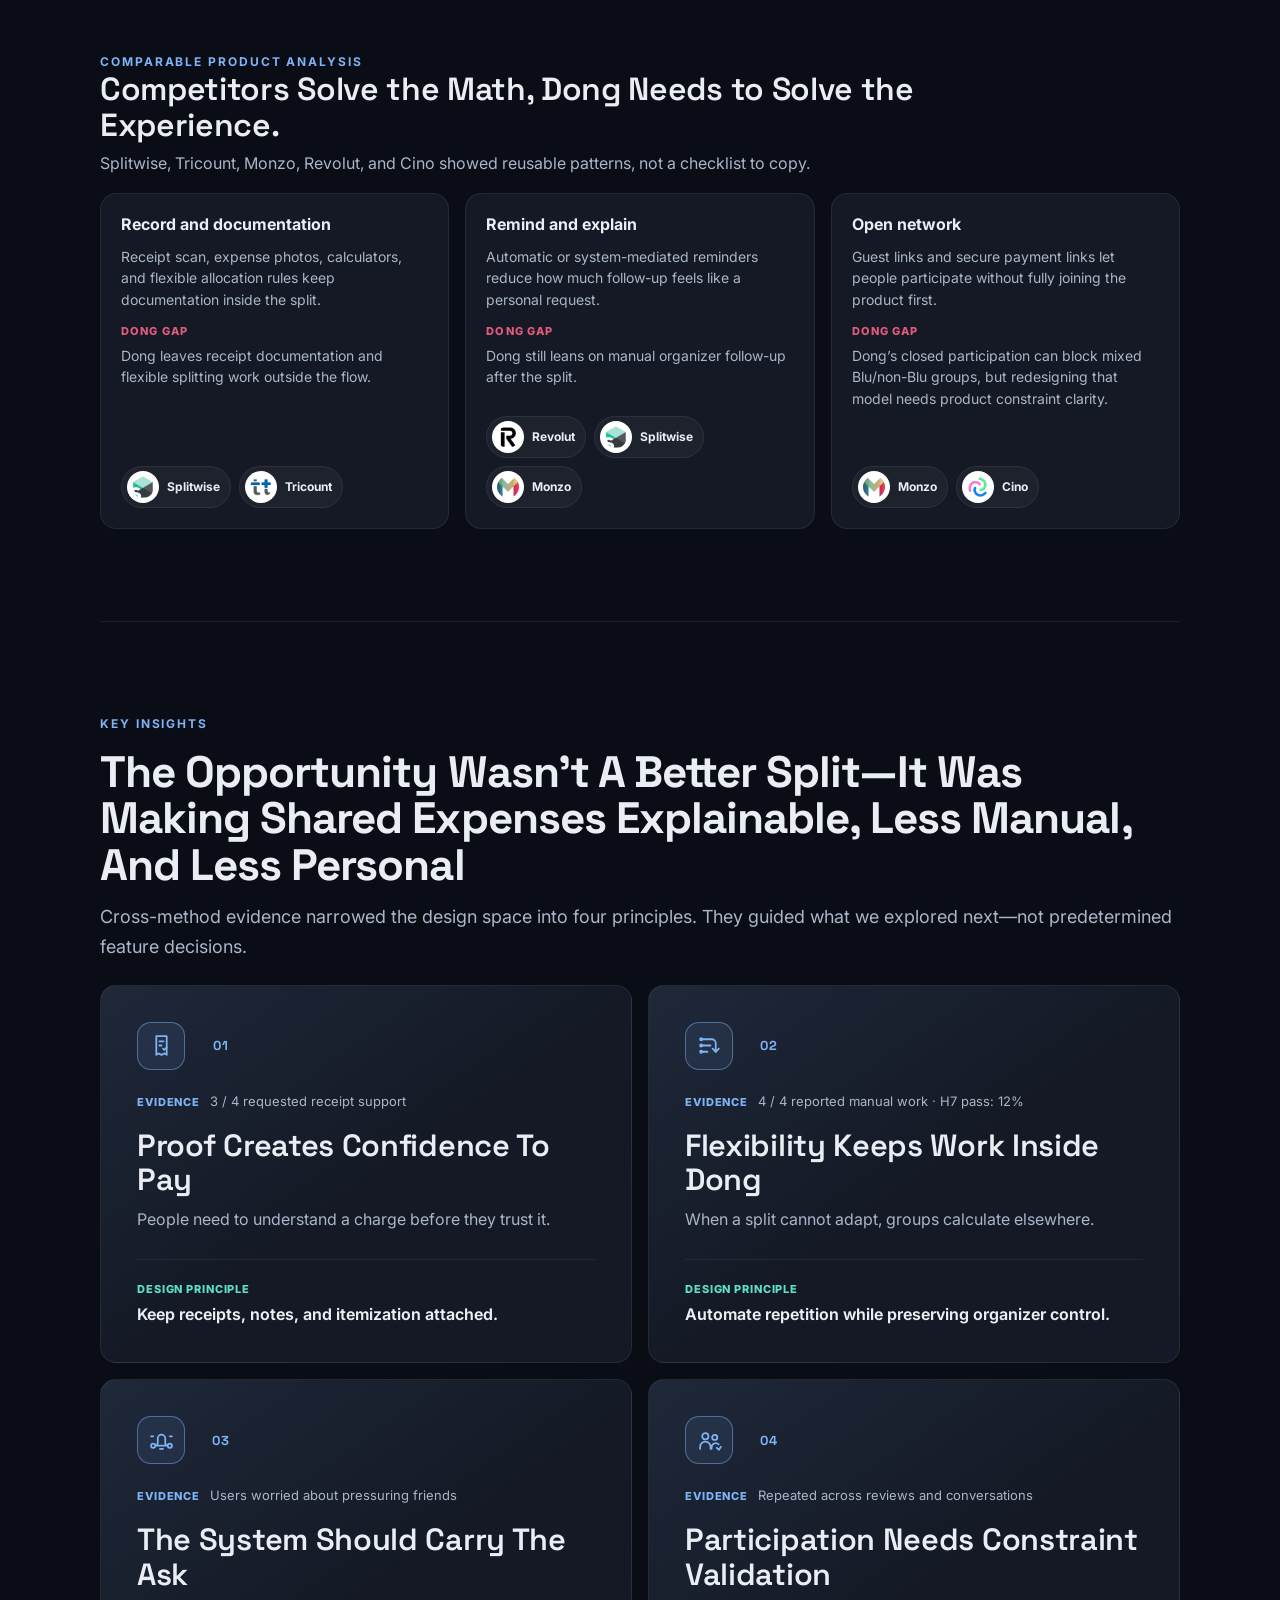
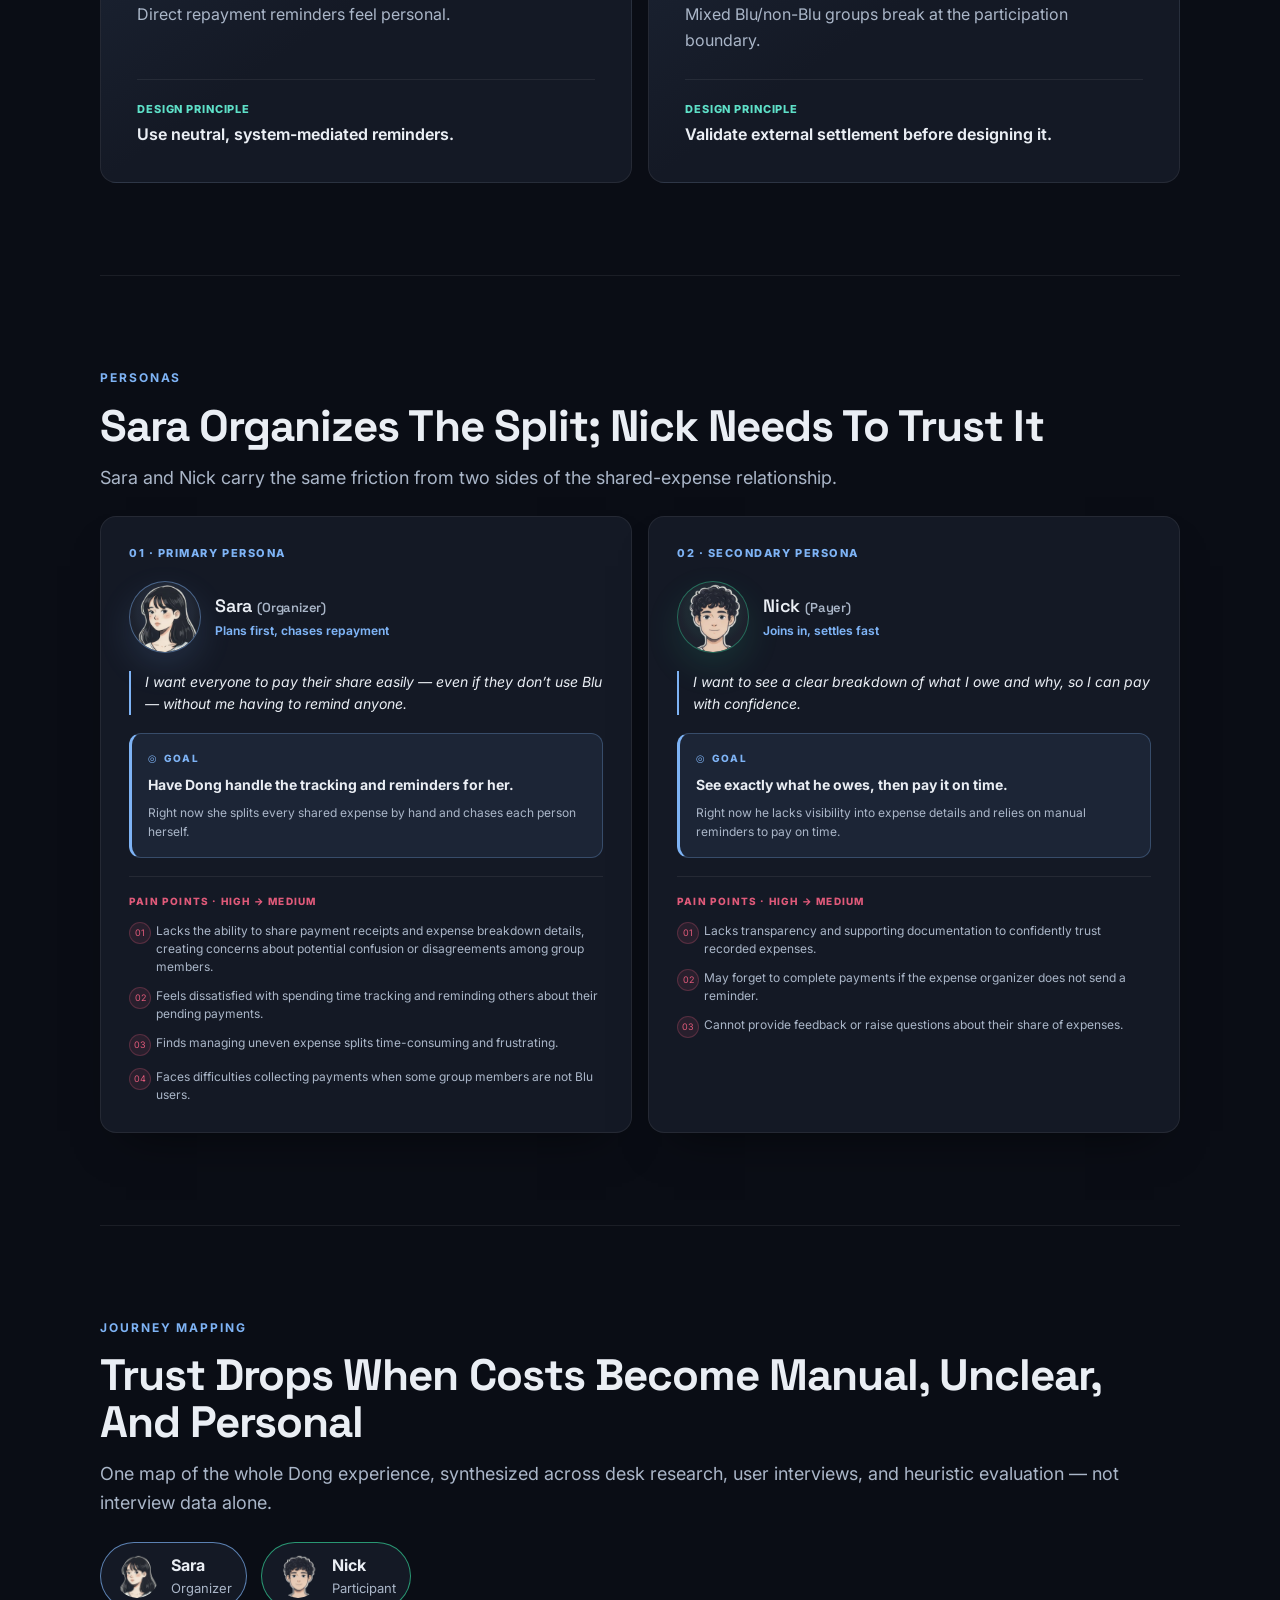
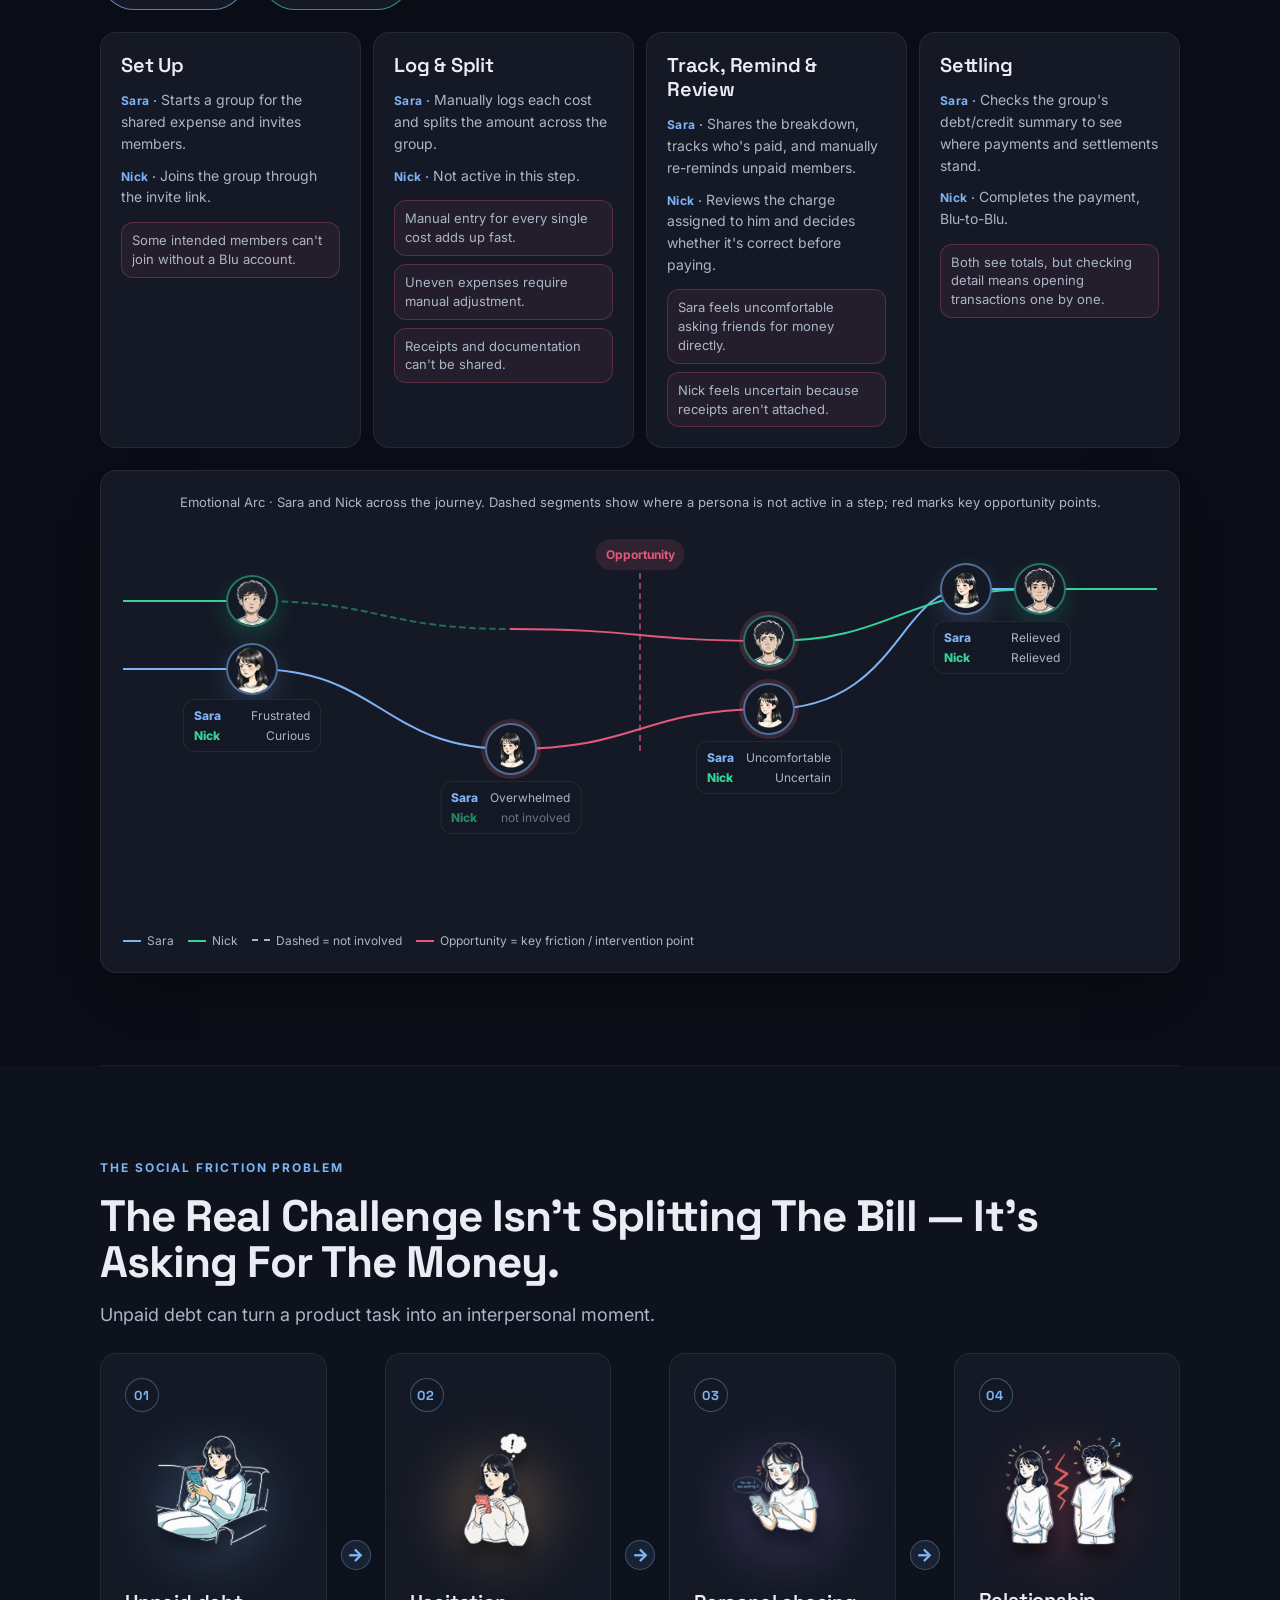
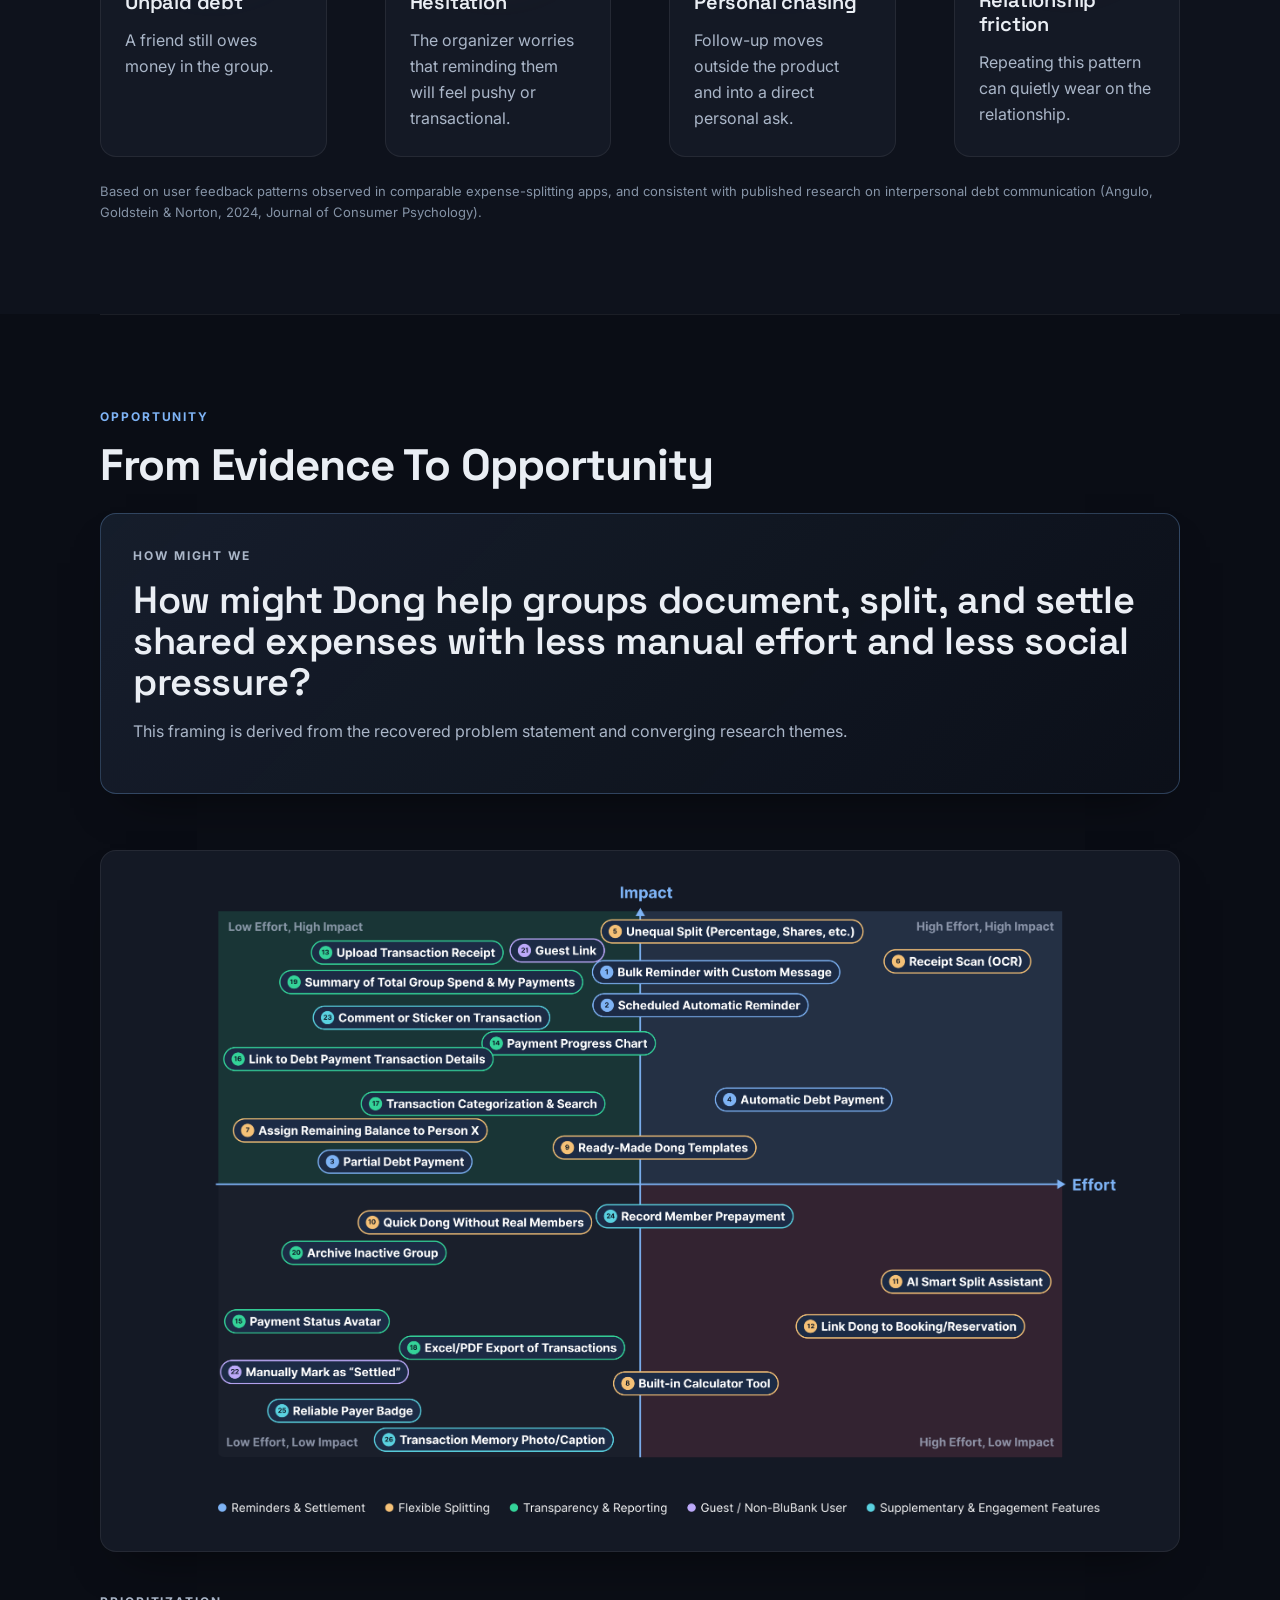
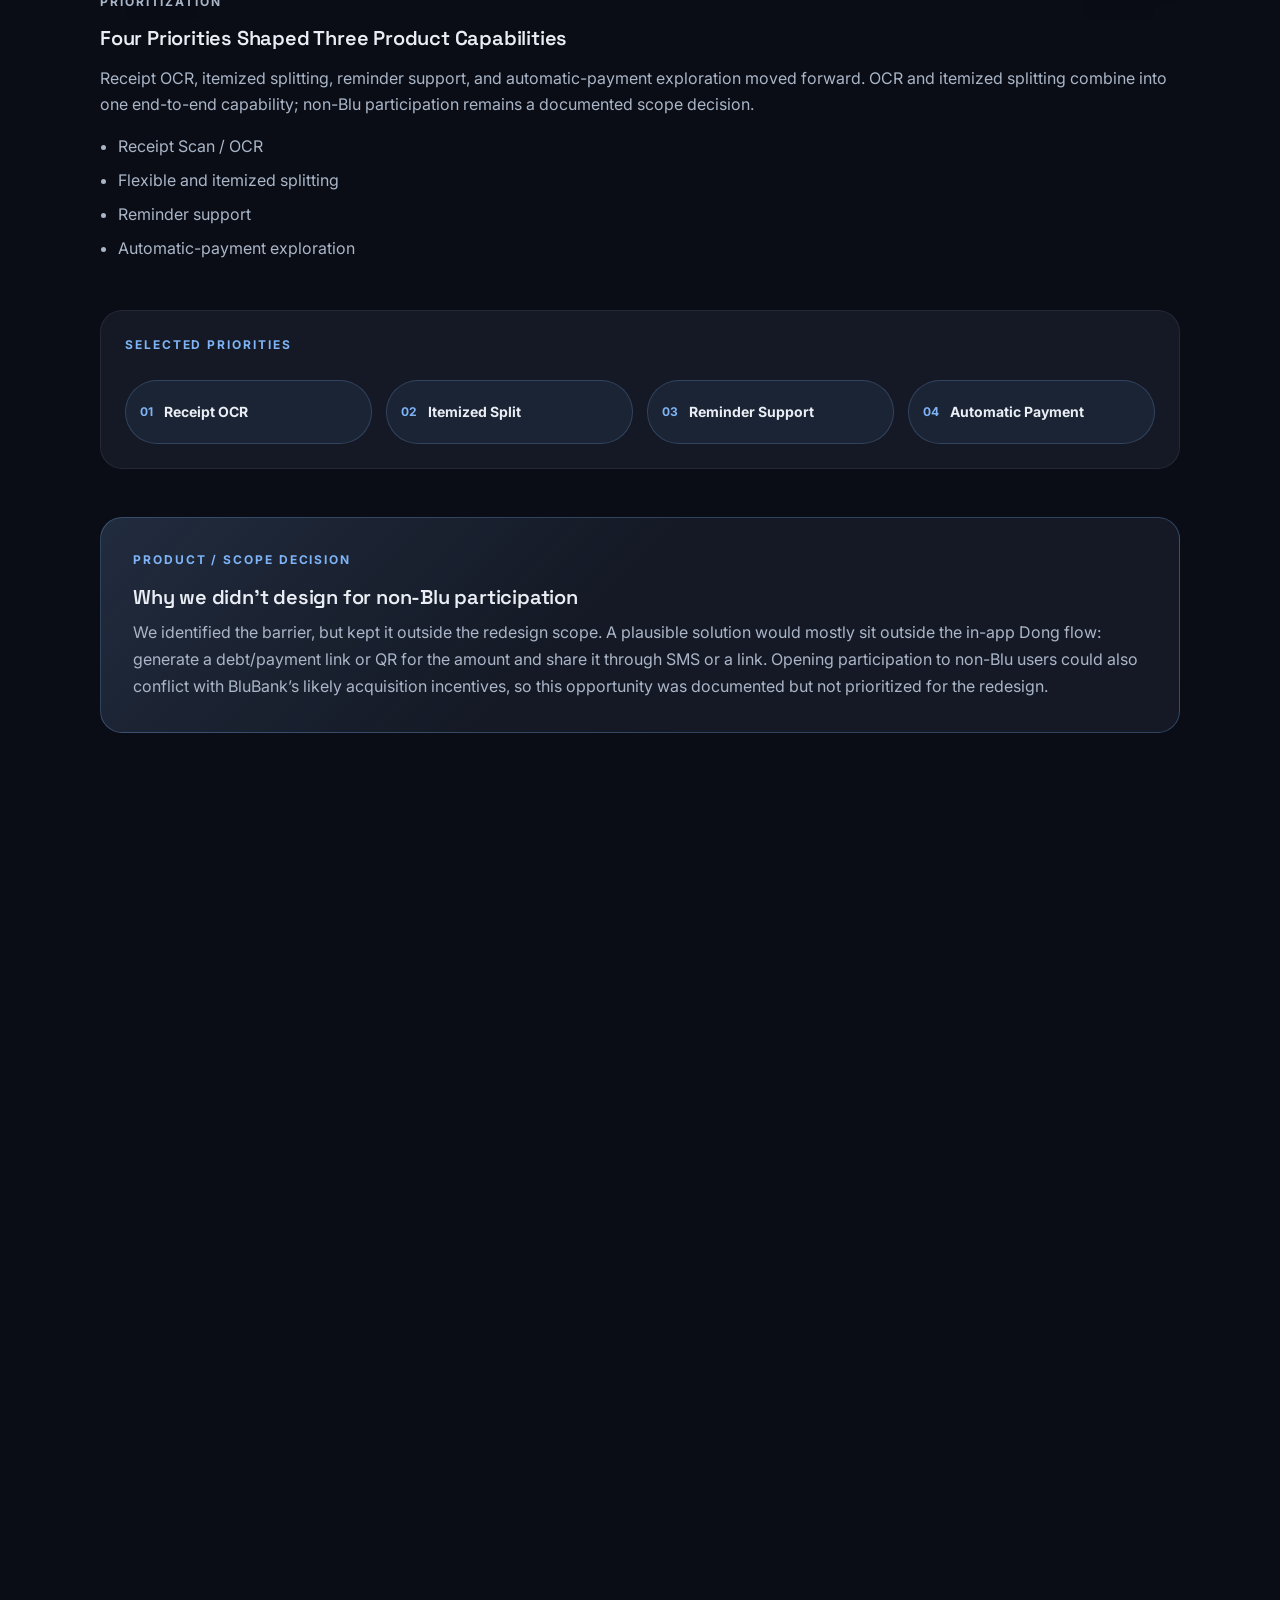
==== commit 54708ee8: "Align journey opportunity labels and persona pains" ====
--- a/index.html
+++ b/index.html
@@ -8,16 +8,16 @@
   <link rel="preconnect" href="https://fonts.googleapis.com">
   <link rel="preconnect" href="https://fonts.gstatic.com" crossorigin>
   <link rel="stylesheet" href="https://fonts.googleapis.com/css2?family=Inter:wght@400;500;600;700;800&family=Space+Grotesk:wght@500;600;700&family=Vazirmatn:wght@400;500;600;700;800&display=swap">
-  <link rel="stylesheet" href="./src/styles/tokens.css?v=20260824-10">
-  <link rel="stylesheet" href="./src/styles/base.css?v=20260824-10">
-  <link rel="stylesheet" href="./src/styles/layout.css?v=20260824-10">
-  <link rel="stylesheet" href="./src/styles/components.css?v=20260824-10">
+  <link rel="stylesheet" href="./src/styles/tokens.css?v=20260824-11">
+  <link rel="stylesheet" href="./src/styles/base.css?v=20260824-11">
+  <link rel="stylesheet" href="./src/styles/layout.css?v=20260824-11">
+  <link rel="stylesheet" href="./src/styles/components.css?v=20260824-11">
 </head>
 <body>
   <a class="skip-link" href="#main">Skip to main content</a>
   <div id="app" class="app-shell" data-state="loading">
     <noscript>This preview requires JavaScript for language and theme switching.</noscript>
   </div>
-  <script type="module" src="./src/main.js?v=20260824-10"></script>
+  <script type="module" src="./src/main.js?v=20260824-11"></script>
 </body>
 </html>
--- a/src/styles/components.css
+++ b/src/styles/components.css
@@ -3989,6 +3989,7 @@
 
 .persona-pains {
   display: grid;
+  align-content: start;
   gap: 12px;
   padding-top: 16px;
   border-top: 1px solid var(--line);
@@ -4302,6 +4303,10 @@
   z-index: 1;
 }
 
+[dir="rtl"] .legacy-opportunity {
+  transform: translateX(50%);
+}
+
 .legacy-arc-tooltip {
   position: absolute;
   inset-inline-start: var(--x);
@@ -4560,7 +4565,8 @@
     position: absolute;
     z-index: 5;
     left: 61%;
-    top: 46.5%;
+    top: 47.5%;
+    transform: translateY(-50%);
     padding: 5px 10px;
     border: 1px solid color-mix(in srgb, var(--danger) 70%, transparent);
     border-radius: 999px;
